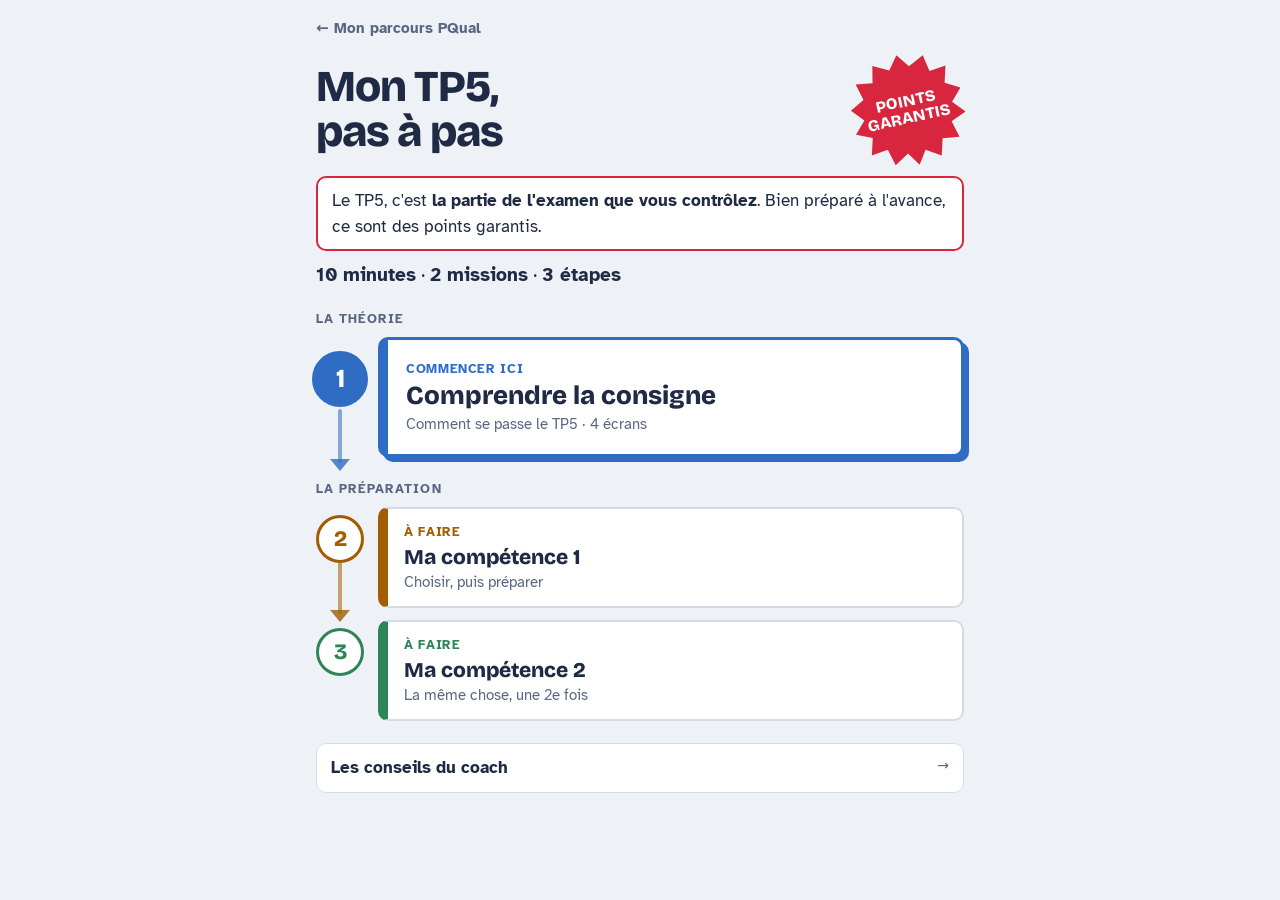
==== jeux/tp5-test.html @ 0a8b356c "Page de test du coach TP5 : mise à jour Co-Authored-By: Claude Opus 5.5 <noreply@anthropic.com> Clau" ====
<!doctype html>
<html lang="fr">
<head>
<meta charset="utf-8">
<meta name="viewport" content="width=device-width, initial-scale=1">
<meta name="robots" content="noindex">
<title>Mon TP5 (test)</title>
<link rel="icon" href="data:image/svg+xml,%3Csvg xmlns='http://www.w3.org/2000/svg' viewBox='0 0 32 32'%3E%3Crect x='3' y='6' width='26' height='22' rx='5' fill='%231F2A44'/%3E%3Crect x='7' y='12' width='8' height='4' rx='2' fill='%232F6CC4'/%3E%3Crect x='13' y='18' width='12' height='4' rx='2' fill='%23C43E57'/%3E%3C/svg%3E">
<link rel="preconnect" href="https://fonts.googleapis.com">
<link rel="preconnect" href="https://fonts.gstatic.com" crossorigin>
<link href="https://fonts.googleapis.com/css2?family=Atkinson+Hyperlegible:ital,wght@0,400;0,700;1,400&family=Bricolage+Grotesque:opsz,wght@12..96,600;12..96,700;12..96,800&display=swap" rel="stylesheet">
<link rel="stylesheet" href="../assets/app.css">
<script src="../assets/konvink.js"></script>
<script>
/* Même thème que le site (choisi sur l'accueil, mémorisé sur l'appareil) */
(function(){
  var r = document.documentElement;
  try{ var k = localStorage.getItem("mp-theme"); if (k) r.dataset.skin = k; }catch(e){}
  try{ var p = JSON.parse(localStorage.getItem("mp-prefs") || "{}") || {};
       ["big","plain","still"].forEach(function(x){ if (p[x]) r.setAttribute("data-"+x, ""); }); }catch(e){}
})();
</script>
<style>
:root{ --c:#2F6CC4; --on-c:#fff; --ok:#2E8558; }
body{padding-bottom:48px}
.wrap.narrow{max-width:680px}
[hidden]{display:none !important}
.btn.solid:hover{background:var(--ink); color:var(--sheet); opacity:.88}

/* Barre du haut */
.bar{display:flex; justify-content:space-between; align-items:center; gap:10px; padding-top:14px; min-height:44px}
.bar a,.bar button.link{font:inherit; font-weight:700; text-decoration:none; color:var(--ink-soft); font-size:15px; background:none; border:0; padding:0; cursor:pointer}
.bar a:hover,.bar button.link:hover{color:var(--ink)}
.save-state{font-size:12.5px; color:var(--ink-soft)}

/* Étiquettes de source */
.tag-off,.tag-no{display:inline-block; font-size:11px; font-weight:700; letter-spacing:.04em; text-transform:uppercase; border-radius:999px; padding:1px 7px; vertical-align:2px; margin-left:4px; white-space:nowrap}
.tag-off{background:var(--ink); color:var(--sheet)}
.tag-no{border:1.5px dashed var(--ink-soft); color:var(--ink-soft)}

/* Accueil du coach */
.intro h1{font-family:var(--head); font-weight:800; font-size:clamp(30px,8vw,44px); line-height:1.02; letter-spacing:-.02em; margin:18px 0 8px}
.intro p{margin:0 0 18px; font-size:18px; color:var(--ink-soft)}
.intro p b{color:var(--ink)}

.path{list-style:none; padding:0; margin:0 0 22px; position:relative}
.path li{position:relative; padding-left:62px; margin:0 0 12px}
.path li::before{content:""; position:absolute; left:23px; top:46px; bottom:-14px; width:3px; background:var(--line); border-radius:2px}
.path li:last-child::before{display:none}
.path li.done::before{background:var(--ok)}
.path .dot{position:absolute; left:0; top:8px; width:48px; height:48px; border-radius:50%; display:grid; place-items:center;
  font-family:var(--head); font-weight:800; font-size:22px; background:var(--sheet); border:3px solid var(--line); color:var(--ink-soft); z-index:1}
.path li.now .dot{border-color:var(--ink); color:var(--ink)}
.path li.done .dot{background:var(--ok); border-color:var(--ok); color:#fff}
.stage{display:block; width:100%; text-align:left; font:inherit; color:var(--ink); background:var(--sheet); border:2px solid var(--line);
  border-radius:var(--radius-sm); padding:14px 16px; cursor:pointer; text-decoration:none}
.stage:hover{border-color:var(--ink)}
.path li.now .stage{border:3px solid var(--ink); box-shadow:5px 5px 0 var(--bubble)}
.stage .st{display:block; font-size:12.5px; font-weight:700; text-transform:uppercase; letter-spacing:.05em; color:var(--ink-soft)}
.path li.now .stage .st{color:var(--bubble)}
.path li.done .stage .st{color:var(--ok)}
.stage b{display:block; font-family:var(--head); font-weight:800; font-size:21px; line-height:1.15; margin:2px 0 3px}
.stage small{display:block; font-size:15px; color:var(--ink-soft); line-height:1.35}
.stage .co-pill{display:inline-block; font-family:var(--head); font-weight:800; font-size:14px; background:var(--c); color:var(--on-c); border-radius:6px; padding:0 7px; margin-right:6px}

.result{display:flex; gap:12px; align-items:center; justify-content:space-between; flex-wrap:wrap; background:var(--sheet); border:2px dashed var(--line); border-radius:var(--radius-sm); padding:12px 16px; margin:0 0 22px}
.result b{font-family:var(--head); font-size:17px}
.result small{display:block; color:var(--ink-soft); font-size:14px}

.links h2{font-family:var(--head); font-size:15px; text-transform:uppercase; letter-spacing:.05em; color:var(--ink-soft); margin:0 0 8px}
.links ul{list-style:none; padding:0; margin:0; display:grid; gap:8px}
.links a{display:flex; justify-content:space-between; gap:10px; text-decoration:none; font-weight:700; background:var(--sheet); border:1.5px solid var(--line); border-radius:10px; padding:11px 14px}
.links a:hover{border-color:var(--ink)}
.links a span{font-weight:400; color:var(--ink-soft); font-size:14px}

/* Écrans d'étape */
.head{margin:10px 0 14px}
.head .k{font-size:13px; font-weight:700; text-transform:uppercase; letter-spacing:.05em; color:var(--ink-soft)}
.head h1{font-family:var(--head); font-weight:800; font-size:clamp(26px,7vw,34px); line-height:1.08; margin:2px 0 0; letter-spacing:-.01em}
.prog{display:flex; gap:5px; margin:10px 0 0}
.prog i{flex:1; height:6px; border-radius:3px; background:var(--line)}
.prog i.on{background:var(--ink)}
.prog i.done{background:var(--ok)}

.card{background:var(--sheet); border:1.5px solid var(--line); border-radius:var(--radius-sm); padding:16px 18px; margin:0 0 12px}
.card h2{font-family:var(--head); font-weight:800; font-size:20px; margin:0 0 6px; line-height:1.2}
.card p{margin:0 0 8px}
.card p:last-child{margin-bottom:0}
.big-rule{font-family:var(--head); font-weight:800; font-size:22px; line-height:1.25; margin:0 0 6px}
.big-rule em{font-style:normal; background:linear-gradient(transparent 60%, color-mix(in srgb,var(--bubble) 30%, transparent) 60%)}

.min-bar{display:flex; gap:3px; border-radius:10px; overflow:hidden; margin:8px 0 4px}
.min-bar span{flex:var(--m) 1 0; background:var(--ink); color:var(--sheet); text-align:center; padding:8px 2px; font-size:13px; font-weight:700; line-height:1.15}
.min-bar span small{display:block; font-weight:400; opacity:.85}
.min-bar span:last-child{background:repeating-linear-gradient(135deg,var(--ink) 0 6px, color-mix(in srgb,var(--ink) 75%, var(--sheet)) 6px 12px)}
.note-s{font-size:14px; color:var(--ink-soft); margin:4px 0 0}

.crit{list-style:none; padding:0; margin:6px 0 0; display:grid; gap:6px}
.crit li{display:grid; grid-template-columns:34px 1fr; gap:10px; align-items:start; font-size:15.5px}
.crit b{font-family:var(--head); font-size:20px; text-align:center; background:var(--paper); border-radius:8px; padding:2px 0}

.missions{display:flex; flex-wrap:wrap; gap:6px; margin:6px 0 10px}
.missions button{font:inherit; font-size:14.5px; font-weight:700; color:var(--ink); background:var(--paper); border:2px solid var(--line); border-radius:999px; padding:6px 12px; cursor:pointer}
.missions button.on{background:var(--ink); color:var(--sheet); border-color:var(--ink)}
.angles{display:grid; gap:8px}
.angle{border:1.5px solid var(--line); border-left:7px solid var(--c); border-radius:8px; padding:9px 12px; font-size:15.5px}
.angle b{font-family:var(--head)}
.angle q{display:block; font-style:italic; margin-top:3px; color:var(--ink-soft)}

/* Choix d'entrée */
.doors{display:grid; gap:10px; margin:4px 0 12px}
.door{display:block; text-align:left; font:inherit; color:var(--ink); background:var(--sheet); border:2.5px solid var(--line); border-radius:var(--radius-sm); padding:16px 18px; cursor:pointer}
.door:hover,.door:focus-visible{border-color:var(--ink)}
.door b{display:block; font-family:var(--head); font-weight:800; font-size:20px}
.door small{display:block; color:var(--ink-soft); font-size:15px; margin-top:2px}

/* Damier */
.reminder{background:var(--paper); border-left:4px solid var(--ink); border-radius:0 8px 8px 0; padding:9px 12px; margin:0 0 12px; font-size:15.5px}
.reminder b{display:block; font-size:13px; text-transform:uppercase; letter-spacing:.04em; color:var(--ink-soft)}
.dco{margin:0 0 14px}
.dco h3{font-family:var(--head); font-size:16px; margin:0 0 6px; display:flex; gap:8px; align-items:center; line-height:1.2}
.dco h3 i{font-style:normal; width:28px; height:28px; border-radius:7px; background:var(--c); color:var(--on-c); display:grid; place-items:center; font-weight:800; flex:none}
.dco h3 a{margin-left:auto; font-family:var(--body); font-size:13px; font-weight:700; color:var(--ink-soft); white-space:nowrap}
.tiles{display:grid; grid-template-columns:repeat(auto-fill,minmax(148px,1fr)); gap:8px}
.tile{font:inherit; text-align:left; color:var(--ink); background:var(--sheet); border:2px solid var(--line); border-top:6px solid var(--c); border-radius:10px; padding:8px 10px 10px; cursor:pointer; min-height:88px; position:relative}
.tile:hover{border-color:var(--c)}
.tile b{display:block; font-family:var(--head); font-weight:800; font-size:20px; line-height:1}
.tile span{display:block; font-size:13.5px; line-height:1.3; margin-top:4px}
.tile.sel{background:var(--c); color:var(--on-c)}
.tile.taken{opacity:.5}
.tile em{display:block; font-style:normal; font-size:12px; font-weight:700; margin-top:4px}
.tile.off{border-style:dashed; border-top:6px dashed var(--line); color:var(--ink-soft); cursor:default; background:transparent}

/* Fiche compétence */
dialog.sheet{border:0; padding:0; width:min(640px,100vw); max-width:100vw; max-height:90vh; margin:auto auto 0; border-radius:var(--radius-lg) var(--radius-lg) 0 0; background:var(--sheet); color:var(--ink)}
@media (min-width:700px){ dialog.sheet{margin:auto; border-radius:var(--radius-lg)} }
dialog.sheet::backdrop{background:rgba(10,14,28,.55)}
.sheet-head{background:var(--c); color:var(--on-c); padding:14px 18px 12px; position:sticky; top:0}
.sheet-head .x{position:absolute; top:10px; right:10px; font:inherit; font-size:15px; font-weight:700; border:2px solid currentColor; color:inherit; background:transparent; border-radius:999px; padding:4px 12px; cursor:pointer}
.sheet-head .code{font-family:var(--head); font-weight:800; font-size:28px; line-height:1}
.sheet-head h3{font-family:var(--head); font-weight:800; font-size:19px; line-height:1.2; margin:4px 70px 0 0}
.sheet-body{padding:12px 18px 18px}
.sheet-body h4{font-family:var(--head); font-size:15.5px; margin:12px 0 3px}
.sheet-body p,.sheet-body ul{margin:0 0 6px}
.sheet-body ul{padding-left:20px}
.sheet-body details{border:1.5px solid var(--line); border-radius:8px; padding:8px 12px; margin:10px 0}
.sheet-body summary{cursor:pointer; font-weight:700}
.sheet-acts{display:grid; gap:8px; margin-top:14px}
.sheet-acts .btn{justify-content:center; white-space:normal; text-align:center}

/* Questions */
.field{margin:0 0 16px}
.field label{display:block; font-weight:700; margin:0 0 5px; font-size:17px; line-height:1.3}
.field textarea{width:100%; font:inherit; font-size:16px; color:var(--ink); background:var(--sheet); border:2px solid var(--line); border-radius:10px; padding:10px 12px; min-height:84px; resize:vertical}
.field textarea:focus{outline:none; border-color:var(--ink)}
.starters{display:flex; flex-wrap:wrap; gap:6px; margin:6px 0 0}
.starters button{font:inherit; font-size:14px; color:var(--ink); background:var(--paper); border:1.5px solid var(--line); border-radius:999px; padding:4px 11px; cursor:pointer}
.starters button:hover{border-color:var(--ink)}
.tip{font-size:15px; color:var(--ink-soft); margin:-4px 0 14px}
.ifs{display:grid; gap:6px; margin:0 0 14px}
.ifs label{display:flex; gap:10px; align-items:flex-start; border:2px solid var(--line); border-radius:10px; padding:10px 12px; cursor:pointer; background:var(--sheet); font-size:16px}
.ifs input{width:20px; height:20px; accent-color:var(--ink); margin:2px 0 0; flex:none}
.ifs label:has(input:checked){border-color:var(--ink)}
.nav{display:flex; justify-content:space-between; gap:10px; margin:6px 0 0; position:sticky; bottom:0; padding:10px 0 12px; background:linear-gradient(transparent, var(--paper) 30%)}
.nav .btn{padding:13px 20px; font-size:16px}
.nav .btn.solid{flex:1; justify-content:center; max-width:320px; margin-left:auto}

/* Mon speech */
.speech{background:var(--sheet); border:1.5px solid var(--line); border-radius:var(--radius-sm); padding:16px 18px; margin:0 0 14px}
.speech h2{font-family:var(--head); font-weight:800; font-size:20px; margin:0 0 8px; display:flex; gap:8px; align-items:baseline; line-height:1.2}
.speech h2 i{font-style:normal; background:var(--c); color:var(--on-c); border-radius:6px; padding:0 8px; flex:none}
.sp{border-top:1.5px dashed var(--line); padding:8px 0 6px}
.sp h3{font-size:12.5px; text-transform:uppercase; letter-spacing:.05em; color:var(--ink-soft); margin:0 0 2px}
.sp p{margin:0 0 4px; white-space:pre-wrap; font-size:16.5px}
.sp .empty{color:var(--alert); font-style:italic}
.done-box{text-align:center; padding:18px 10px 6px}
.done-box b{display:block; font-family:var(--head); font-weight:800; font-size:26px}
.actions-col{display:grid; gap:8px; margin:10px 0 0}
.actions-col .btn{justify-content:center}

.foot-src{font-size:13px; color:var(--ink-soft); margin-top:24px}


/* ---- v2 : couleurs par étape, en-têtes pleins ---- */
.intro p{font-size:19px; color:var(--ink)}
.path li .dot{border-color:var(--s); color:var(--s)}
.path li.now .dot, .path li.done .dot{background:var(--s); border-color:var(--s); color:var(--on-s)}
.path li.done::before{background:var(--s)}
.path .stage{border-left:10px solid var(--s)}
.path li.now .stage{border:3px solid var(--s); border-left-width:10px; box-shadow:5px 5px 0 var(--s)}
.path .stage .st, .path li.now .stage .st, .path li.done .stage .st{color:var(--s)}
button.result{width:100%; font:inherit; color:var(--ink); cursor:pointer; text-align:left; border-style:solid}
button.result:hover{border-color:var(--ink)}
button.result span{font-weight:700}
.links ul{gap:6px}
.head{background:var(--s); color:var(--on-s); border-radius:var(--radius-sm); padding:14px 16px 14px; margin:10px 0 14px}
.head .k{color:inherit; opacity:.85; display:flex; align-items:center; gap:8px; flex-wrap:wrap}
.chip-min{background:var(--on-s); color:var(--s); border-radius:999px; padding:0 9px; font-size:12.5px; letter-spacing:0; text-transform:none; opacity:1}
.head .prog i{background:color-mix(in srgb, var(--on-s) 30%, transparent)}
.head .prog i.on{background:var(--on-s)}
.head .prog i.done{background:color-mix(in srgb, var(--on-s) 70%, transparent)}
.nav .btn.solid, .actions-col .btn.solid{background:var(--s); border-color:var(--s); color:var(--on-s)}
.card h2{display:flex; align-items:center; gap:8px}
.card h2::before{content:""; width:10px; height:10px; border-radius:50%; background:var(--s); flex:none}
.rule-card{border:3px solid var(--s)}
.big-rule em{background:linear-gradient(transparent 58%, color-mix(in srgb,var(--s) 35%, transparent) 58%)}
.min-bar span{background:var(--s); color:var(--on-s)}
.min-bar span:last-child{background:repeating-linear-gradient(135deg,var(--s) 0 6px, color-mix(in srgb,var(--s) 70%, var(--sheet)) 6px 12px)}
.crit{counter-reset:k}
.crit li{display:flex; gap:10px; align-items:baseline; counter-increment:k; font-size:16.5px}
.crit li::before{content:counter(k); flex:none; width:26px; height:26px; border-radius:50%; background:var(--s); color:var(--on-s); display:grid; place-items:center; font-weight:800; font-size:14px; transform:translateY(5px)}
.reminder{border-left-color:var(--s)}
.door{border-left:8px solid var(--s)}
.door:hover,.door:focus-visible{border-color:var(--s)}
.field textarea:focus{border-color:var(--s)}
.tips{list-style:none; padding:0; margin:0 0 12px; display:grid; gap:8px; counter-reset:t}
.tips li{counter-increment:t; display:grid; grid-template-columns:34px 1fr; column-gap:12px; background:var(--sheet); border:1.5px solid var(--line); border-radius:var(--radius-sm); padding:12px 14px}
.tips li::before{content:counter(t); grid-row:span 2; width:34px; height:34px; border-radius:50%; background:var(--ink); color:var(--sheet); display:grid; place-items:center; font-family:var(--head); font-weight:800}
.tips b{font-family:var(--head); font-size:18px}
.tips span{color:var(--ink-soft); font-size:15.5px}
.reset{margin:22px 0 0; text-align:center}
.reset .btn{border-color:var(--line); color:var(--ink-soft); font-size:14px; padding:8px 16px}
.reset .btn:hover{border-color:var(--ink); background:transparent; color:var(--ink)}
.reset .btn.armed{border-color:var(--alert); background:var(--alert); color:#fff}
.reset small{display:block; margin-top:6px; font-size:13.5px; color:var(--alert)}

/* ---- v3 ---- */
.path li.grp{padding-left:0; margin:6px 0 8px; font-size:13px; font-weight:800; text-transform:uppercase; letter-spacing:.08em; color:var(--ink-soft)}
.path li.grp::before{display:none}
.path li.grp ~ li.grp{margin-top:18px}
.erase{display:inline-block; margin:6px 0 0; font:inherit; font-size:13.5px; font-weight:700; color:var(--ink-soft); background:none; border:0; padding:4px 0; text-decoration:underline; text-underline-offset:3px; cursor:pointer}
.erase:hover{color:var(--ink)}
.erase.armed{color:#fff; background:var(--alert); text-decoration:none; border-radius:999px; padding:5px 12px}
.say{font-size:18px; margin:0}
.two{display:grid; grid-template-columns:1fr 1fr; gap:8px; margin:0 0 12px}
.two div{background:var(--s); color:var(--on-s); border-radius:var(--radius-sm); padding:14px; text-align:center}
.two b{display:block; font-family:var(--head); font-size:18px}
.two span{display:block; font-family:var(--head); font-weight:800; font-size:30px; line-height:1.1}
.parts{margin:12px 0 0; display:grid; gap:8px}
.parts div{display:grid; grid-template-columns:92px 1fr; gap:10px; align-items:baseline; border-top:1.5px dashed var(--line); padding-top:8px}
.parts dt{font-family:var(--head); font-weight:800; color:var(--s)}
.parts dd{margin:0; font-size:16px}
.yesno{list-style:none; padding:0; margin:0 0 12px; display:grid; gap:8px}
.yesno li{display:flex; gap:10px; align-items:baseline; background:var(--sheet); border:1.5px solid var(--line); border-radius:10px; padding:11px 14px; font-size:16.5px}
.yesno li::before{flex:none; width:24px; height:24px; border-radius:50%; display:grid; place-items:center; font-weight:800; font-size:14px; transform:translateY(4px)}
.yesno li.y::before{content:"✓"; background:var(--s); color:var(--on-s)}
.yesno li.n::before{content:"✕"; background:var(--line); color:var(--ink)}
.yesno li.n{color:var(--ink-soft)}
.next-steps ol{list-style:none; padding:0; margin:8px 0 0; display:grid; gap:6px}
.next-steps li{border-left:8px solid var(--s); background:var(--paper); border-radius:6px; padding:8px 12px; font-size:16.5px}
.next-steps li.end{border-left-color:var(--ink)}
.next-steps li b{display:block; font-size:12.5px; text-transform:uppercase; letter-spacing:.05em; color:var(--ink-soft)}
.angles-help{padding:10px 14px}
.angles-help summary{cursor:pointer; font-weight:700}

/* ---- v4 ---- */
.path li::before{left:22px; width:4px; top:54px; bottom:-6px; background:var(--s); opacity:.55; border-radius:2px}
.path li::after{content:""; position:absolute; left:14px; bottom:-14px; border:10px solid transparent; border-top:12px solid var(--s); border-bottom:0; opacity:.8; z-index:2}
.path li:last-child::after, .path li.grp::after{display:none}
.path li.done::before{opacity:.9}
.path li.first{margin-bottom:22px}
.path li.first .stage{padding:20px 18px}
.path li.first .stage b{font-size:26px}
.path li.first .dot{width:56px; height:56px; font-size:26px; left:-4px; top:14px}
.path li.first::before{top:72px}
.intro{position:relative}
.intro-top{display:flex; justify-content:space-between; align-items:center; gap:10px; margin:10px 0 10px}
.intro-top h1{margin:0}
.promo{background:var(--sheet); border:2px solid var(--burst); border-radius:var(--radius-sm); padding:10px 14px; margin:0 0 10px !important; font-size:16.5px !important; color:var(--ink) !important}
.burst{--burst:#D7263D; flex:none; width:112px; height:112px; display:grid; place-items:center;
  background:var(--burst); color:#fff; text-align:center; transform:rotate(-12deg);
  clip-path:polygon(50% 0%,59% 12%,73% 5%,76% 20%,91% 18%,87% 33%,100% 40%,90% 51%,100% 62%,86% 68%,90% 83%,75% 81%,71% 96%,58% 88%,50% 100%,42% 88%,29% 96%,25% 81%,10% 83%,14% 68%,0% 62%,10% 51%,0% 40%,13% 33%,9% 18%,24% 20%,27% 5%,41% 12%);
  animation:pulse 2.4s ease-in-out infinite}
.intro{--burst:#D7263D}
.burst span{font-family:var(--head); font-weight:800; font-size:16px; line-height:1.05; text-transform:uppercase; letter-spacing:.02em}
@keyframes pulse{0%,100%{transform:rotate(-12deg) scale(1)} 50%{transform:rotate(-8deg) scale(1.07)}}
.ex-btn{display:grid; grid-template-columns:40px 1fr auto; gap:12px; align-items:center; width:100%; text-align:left; font:inherit; color:var(--ink);
  background:var(--sheet); border:3px solid var(--s); border-radius:var(--radius-sm); padding:12px 14px; margin:0 0 12px; cursor:pointer; box-shadow:4px 4px 0 var(--s);
  animation:nudge 2.6s ease-in-out infinite}
.ex-btn b{display:block; font-family:var(--head); font-size:17px; line-height:1.2}
.ex-btn small{display:block; font-weight:700; color:var(--s); font-size:14.5px}
.ex-ico{width:40px; height:40px; border-radius:50%; background:var(--s); color:var(--on-s); display:grid; place-items:center; font-family:var(--head); font-weight:800; font-size:22px}
.ex-go{font-size:22px; font-weight:800; color:var(--s)}
.ex-btn:hover{transform:translate(-1px,-1px); box-shadow:6px 6px 0 var(--s); animation:none}
@keyframes nudge{0%,80%,100%{transform:translateX(0)} 86%{transform:translateX(5px)} 92%{transform:translateX(-2px)}}
@media (prefers-reduced-motion:reduce){ .burst,.ex-btn{animation:none} }
:root[data-still] .burst, :root[data-still] .ex-btn{animation:none}
@media (max-width:380px){ .burst{width:96px; height:96px} .burst span{font-size:14px}  }

/* ---- v5 : le piège ---- */
.alert-ico{flex:none; width:30px; height:28px; display:block; border:0; padding:0; margin:0; background:none}
.alert-ico.big{width:40px; height:37px}
.trap{position:relative; border:3px solid #D7263D; border-radius:var(--radius-sm); padding:12px 14px 14px; background:color-mix(in srgb,#D7263D 6%, var(--sheet))}
.trap-alert{display:flex; gap:10px; align-items:center; color:color-mix(in srgb,#D7263D 70%,var(--ink)); font-size:17px; line-height:1.25}
.trap-k{font-size:14.5px; color:var(--ink-soft); margin:8px 0 8px}
.tell{position:relative; display:grid; grid-template-columns:28px 1fr; column-gap:10px; border-radius:10px; padding:10px 12px; margin:0 0 8px; background:var(--sheet); border:2px solid var(--line)}
.tell p{margin:0; font-style:italic; font-size:15.5px; position:relative}
.tell small{grid-column:2; display:block; margin-top:4px; font-weight:700; font-size:14px}
.tell .mark{grid-row:span 2; width:28px; height:28px; border-radius:50%; display:grid; place-items:center; font-weight:800; color:#fff}
.tell.bad .mark{background:#D7263D} .tell.bad small{color:color-mix(in srgb,#D7263D 70%,var(--ink))}
.tell.good .mark{background:var(--ok)} .tell.good small{color:var(--ok)}
.tell.bad p{text-decoration:line-through; text-decoration-thickness:2.5px; text-decoration-color:#D7263D}
.replay{font:inherit; font-size:13.5px; font-weight:700; color:var(--ink-soft); background:none; border:0; text-decoration:underline; cursor:pointer; padding:2px 0}
/* animation : la mauvaise version apparaît, tremble, est barrée ; puis la bonne arrive */
.trap.play .trap-alert .alert-ico{animation:blink 1s ease-in-out 3}
.trap.play .tell.bad{animation:pop .4s ease-out both, shake .5s .9s ease-in-out both}
.trap.play .tell.bad .mark, .trap.play .tell.bad small{animation:fadein .3s 1.4s both}
.trap.play .tell.bad p{animation:strike .5s 1.4s both, dim .4s 2s forwards}
.trap.play .tell.good{animation:slidein .5s 2.4s ease-out both}
.trap.play .tell.good .mark{animation:popmark .4s 2.9s both}
@keyframes pop{from{opacity:0; transform:scale(.96)} to{opacity:1; transform:none}}
@keyframes shake{0%,100%{transform:translateX(0)} 20%{transform:translateX(-6px)} 40%{transform:translateX(6px)} 60%{transform:translateX(-4px)} 80%{transform:translateX(3px)}}
@keyframes strike{from{text-decoration-color:transparent} to{text-decoration-color:#D7263D}}
@keyframes fadein{from{opacity:0} to{opacity:1}}
@keyframes dim{to{opacity:.5}}
@keyframes slidein{from{opacity:0; transform:translateY(14px)} to{opacity:1; transform:none}}
@keyframes popmark{0%{transform:scale(0)} 70%{transform:scale(1.25)} 100%{transform:scale(1)}}
@keyframes blink{50%{transform:scale(1.2)}}
.ex-btn{border-color:#D7263D !important; box-shadow:4px 4px 0 #D7263D !important}
.ex-btn small, .ex-btn .ex-go{color:color-mix(in srgb,#D7263D 70%,var(--ink)) !important}
.angle-keep{display:flex; gap:10px; align-items:flex-start; border:2px solid #D7263D; border-radius:10px; padding:9px 12px; margin:0 0 14px; background:color-mix(in srgb,#D7263D 5%, var(--sheet)); font-size:15px}
.angle-keep b{display:block; color:color-mix(in srgb,#D7263D 70%,var(--ink)); font-size:15.5px}
@media (prefers-reduced-motion:reduce){ .trap.play *{animation:none !important} }
:root[data-still] .trap.play *{animation:none !important}

/* ---- v6 : aide pour trouver une mission ---- */
.coach-btn{display:grid; grid-template-columns:58px 1fr auto; gap:12px; align-items:center; width:100%; text-align:left; font:inherit; color:var(--ink);
  background:var(--sheet); border:3px solid #D7263D; border-radius:var(--radius-sm); padding:10px 14px; margin:0 0 16px; cursor:pointer; box-shadow:4px 4px 0 #D7263D}
.coach-btn b{display:block; font-family:var(--head); font-size:17px; line-height:1.2}
.coach-btn small{display:block; font-weight:700; color:color-mix(in srgb,#D7263D 70%,var(--ink)); font-size:14.5px}
.coach-btn .ex-go{color:color-mix(in srgb,#D7263D 70%,var(--ink))}
.coach-btn:hover{transform:translate(-1px,-1px); box-shadow:6px 6px 0 #D7263D}
.mini-burst{width:58px; height:58px; display:grid; place-items:center; background:#D7263D; color:#fff;
  clip-path:polygon(50% 0%,59% 12%,73% 5%,76% 20%,91% 18%,87% 33%,100% 40%,90% 51%,100% 62%,86% 68%,90% 83%,75% 81%,71% 96%,58% 88%,50% 100%,42% 88%,29% 96%,25% 81%,10% 83%,14% 68%,0% 62%,10% 51%,0% 40%,13% 33%,9% 18%,24% 20%,27% 5%,41% 12%);
  animation:pulse 2.4s ease-in-out infinite}
.mini-burst span{font-family:var(--head); font-weight:800; font-size:12px; text-transform:uppercase; letter-spacing:.02em}
.find{list-style:none; padding:0; margin:4px 0 0; display:grid; gap:10px; counter-reset:f}
.find > li{counter-increment:f; display:grid; grid-template-columns:30px 1fr; column-gap:10px; border-bottom:1.5px dashed var(--line); padding-bottom:10px}
.find > li::before{content:counter(f); grid-row:span 3; width:30px; height:30px; border-radius:50%; background:#D7263D; color:#fff; display:grid; place-items:center; font-weight:800}
.find b{font-family:var(--head); font-size:17px}
.find span{color:var(--ink-soft); font-size:15.5px}
.find ul{margin:4px 0 0; padding-left:18px; font-size:15.5px}
@media (prefers-reduced-motion:reduce){ .mini-burst{animation:none} }
:root[data-still] .mini-burst{animation:none}
@media print{
  body{background:#fff; color:#000; font-size:11.5pt; padding:0; -webkit-print-color-adjust:exact; print-color-adjust:exact}
  .screen,.bar,.foot-src,dialog{display:none !important}
  #s-speech{display:block !important}
  #s-speech .no-print{display:none !important}
  .speech{border:1px solid #999; break-inside:avoid}
}
</style>
</head>
<body>
<div class="wrap narrow">
  <div class="bar">
    <a href="../index.html" id="barBack">&larr; Mon parcours PQual</a>
    <span class="save-state" id="saveState">Enregistré sur cet appareil</span>
  </div>

  <section class="screen" id="s-home"></section>
  <section class="screen" id="s-learn" hidden></section>
  <section class="screen" id="s-co" hidden></section>
  <section class="screen" id="s-speech" hidden></section>
  <section class="screen" id="s-tips" hidden></section>

  <p class="foot-src" id="footSrc" hidden>Sources officielles : présentation PQUAL « Partie pratique 3Cp » (version 28.01.26) et plan de formation employé·e de commerce CFC. Ce qui est marqué est une aide de l'Espace Entreprise. Vos réponses restent sur cet appareil.</p>
</div>

<dialog class="sheet" id="sheet"></dialog>

<script>
const DCO = {
  A:"Travail au sein de structures d'activité et d'organisation dynamiques",
  B:"Interaction dans un milieu de travail interconnecté",
  C:"Coordination des processus de travail en entreprise",
  D:"Gestion des relations avec les clients et les fournisseurs",
  E:"Utilisation des technologies numériques du monde du travail"
};
/* Compétences liées aux options : non sélectionnables pour le TP5 */
const OFF = {
  c6:"Exécuter des travaux de comptabilité financière",
  d5:"Situations exigeantes dans la langue nationale",
  d6:"Situations exigeantes dans la langue étrangère",
  e5:"Mettre en place et gérer des technologies",
  e6:"Évaluer de grandes quantités de données"
};
/* t  = intitulé officiel (profil de qualification)
   off = situation de travail du plan de formation (officiel)
   bref, angle, ex = aides de l'Espace Entreprise (non officiel)
   easy = facile à illustrer à l'Espace Entreprise (non officiel) */
const CO = {
a1:{t:"Examiner et développer des compétences commerciales", easy:0,
 bref:"Faire le point sur ce que vous savez faire, et vous fixer des objectifs pour progresser.",
 angle:"Votre propre progression : un bilan, un objectif que vous vous êtes fixé, ce que vous avez changé.",
 ex:["Préparer et mener votre entretien de bilan de stage","Vous fixer un objectif précis (ex. des courriels sans fautes) et l'atteindre","Demander un retour et changer votre façon de travailler"],
 off:"Les employés de commerce s'informent sur les possibilités de développement dans leur champ professionnel. Ils procèdent régulièrement à un bilan personnel et, en concertation avec leur supérieur hiérarchique, définissent des mesures pour continuer à développer leurs compétences professionnelles."},
a2:{t:"Développer et utiliser des réseaux propres au domaine commercial", easy:0,
 bref:"Créer des contacts utiles et s'en servir pour avancer dans son travail.",
 angle:"Les personnes que vous avez contactées, et ce que ce contact vous a permis d'obtenir.",
 ex:["Trouver la bonne personne dans une autre équipe pour débloquer un dossier","Reprendre contact avec quelqu'un d'un ancien stage pour une information","Vous présenter et créer un contact lors d'un événement"],
 off:"Les employés de commerce développent un réseau spécifique à leur profession et entretiennent leurs contacts avec d'autres professionnels par le biais de divers canaux. Ils utilisent leurs contacts pour se présenter lors de mandats, obtenir des informations pertinentes et échanger sur leurs expériences."},
a3:{t:"Recevoir et exécuter des mandats propres au domaine commercial", easy:1,
 bref:"Recevoir une demande, la comprendre, la réaliser et livrer un résultat qui satisfait.",
 angle:"Le chemin du mandat : comprendre la demande, planifier, livrer, recevoir le retour.",
 ex:["Un mandat reçu de votre formateur, avec un délai serré","Une demande floue que vous avez fait préciser avant de commencer","Un travail rendu, corrigé après un retour, puis validé"],
 off:"Les employés de commerce vendent leur profil de compétence dans des situations de concurrence interne et externe pour des mandats propres au domaine commercial. Ils fournissent des services conformément aux mandats qui leur ont été confiés et vérifient la bonne exécution du mandat à la satisfaction du client. Les employés de commerce réfléchissent à leur réussite, analysent leurs actions et en déduisent des mesures d'amélioration."},
a4:{t:"Agir de manière responsable dans la société", easy:0,
 bref:"Faire des choix réfléchis et responsables, pour soi et pour l'entreprise.",
 angle:"Un choix responsable que vous avez fait au travail, et son effet.",
 ex:["Proposer un geste durable au bureau (papier, énergie, tri)","Refuser ou signaler une demande qui vous semblait incorrecte","Tenir compte de l'égalité ou de l'inclusion dans un document"],
 off:"Les employés de commerce agissent de manière responsable sur le plan personnel et dans la société. Ils planifient leurs actions consciemment et en tirent des conclusions pour eux-mêmes et leurs activités en tant qu'employés de commerce. En outre, les employés de commerce construisent leur identité de manière réfléchie et analysent son impact sur la société et l'entreprise."},
a5:{t:"Intégrer des questions politiques et une approche culturelle dans ses actions", easy:0,
 bref:"Tenir compte des valeurs, de la politique et de la culture dans son travail.",
 angle:"Une situation où une question de valeurs, de culture ou d'actualité politique a influencé ce que vous avez fait.",
 ex:["Adapter une communication à un public d'une autre culture","Défendre un point de vue avec des arguments dans un débat d'équipe","Participer à un projet culturel ou sportif"],
 off:"Les employés de commerce analysent les questions politiques actuelles ainsi que les intérêts et les valeurs des parties prenantes. Ils développent leurs attitudes et leurs valeurs pour créer leur propre cadre de référence éthique. Ils exercent leurs droits politiques et incluent les questions politiques pertinentes dans leurs actions en tant qu'employés de commerce. En outre, les employés de commerce développent et élargissent leurs propres formes de création et d'expression. Ils en tirent des conclusions pour eux-mêmes et pour leurs actions en tant qu'employés de commerce."},
b1:{t:"Collaborer et communiquer dans différentes équipes", easy:1,
 bref:"Bien travailler avec les autres, même quand l'équipe change ou que ça coince.",
 angle:"Comment vous avez travaillé avec l'équipe : vous intégrer, respecter les règles, régler une tension.",
 ex:["Vous intégrer dans une nouvelle équipe au début d'un stage","Régler un désaccord sur la répartition des tâches","Travailler avec un·e collègue dans une autre langue"],
 off:"Les employés de commerce exercent leurs activités dans des constellations d'équipes changeantes. Ils communiquent dans la langue nationale de la région, en anglais ou dans une deuxième langue nationale. Les employés de commerce s'informent des coutumes propres à d'autres cultures et en tiennent compte dans leurs activités de coopération et de communication. Ils respectent à tout moment les directives, les accords et les délais et prennent des mesures en temps utile en cas d'écarts."},
b2:{t:"Coordonner les interfaces dans les processus en entreprise", easy:0,
 bref:"Faire le lien entre deux équipes ou services pour que l'information passe bien.",
 angle:"Le passage d'une information ou d'un travail entre deux équipes, et comment vous avez évité le malentendu.",
 ex:["Transmettre une demande d'une équipe à une autre","Expliquer simplement un document technique à quelqu'un","Proposer une meilleure façon de se passer les dossiers"],
 off:"Les employés de commerce font le lien au niveau des interfaces entre divers domaines de fonctions et groupes d'intérêts et intègrent les différents intérêts des acteurs impliqués dans leur travail. Ils coordonnent les interfaces avec des outils propres au domaine commercial, traduisent des contenus techniques et spécialisés exigeants en informations adaptées au public cible et documentent les activités correspondantes. Ils font des suggestions d'amélioration aux services compétents."},
b3:{t:"Participer aux discussions économiques", easy:0,
 bref:"Discuter d'un sujet économique et comprendre son effet sur l'entreprise.",
 angle:"Un sujet économique dont vous avez parlé, comment vous vous êtes informé·e, et ce que ça change pour l'entreprise.",
 ex:["La hausse des prix d'un fournisseur et ce qu'elle change","Présenter une actualité économique à l'équipe","Argumenter votre avis en séance, sources à l'appui"],
 off:"Les employés de commerce discutent de sujets économiques avec leurs collègues en tenant compte notamment des questions d'éthique, de morale, de technologie, d'écologie, de durabilité et de droit. En cas d'incertitude, ils font des recherches sur Internet et remettent en question le sérieux et la qualité de leurs résultats. Les employés de commerce réfléchissent aux développements actuels de la politique économique et à leur impact sur le secteur économique et sur l'entreprise dans laquelle ils travaillent. Ils expliquent également les intérêts spécifiques de l'entreprise aux différents groupes d'intérêts."},
b4:{t:"Exécuter des tâches de gestion de projets propres au domaine commercial et traiter des projets partiels", easy:1,
 bref:"Prendre en charge une partie d'un projet : planning, budget, suivi.",
 angle:"Votre rôle dans un projet : ce que vous avez planifié, suivi, et comment vous avez réagi à un retard.",
 ex:["Une partie d'un projet d'équipe avec un calendrier","Tenir un tableau de suivi des tâches","Signaler un retard et proposer une solution"],
 off:"Les employés de commerce traitent des petits lots de travail et des projets partiels. Ils créent et gèrent des environnements de travail, élaborent des calendriers et coordonnent la collaboration des acteurs impliqués. Les employés de commerce surveillent le déroulement du projet et informent la direction du projet et les autres personnes concernées en cas d'écarts."},
b5:{t:"Participer à la réalisation de processus de changement en entreprise", easy:0,
 bref:"Accompagner un changement dans l'entreprise et y contribuer.",
 angle:"Un changement (outil, procédure, organisation) : comment vous l'avez vécu, aidé, amélioré.",
 ex:["Le passage à un nouvel outil ou logiciel","Une nouvelle procédure à appliquer dans l'équipe","Une idée d'amélioration que vous avez proposée"],
 off:"Les employés de commerce s'informent sur les processus de changement en entreprise et leur signification pour leur domaine d'activité. Ils analysent les effets sur leur environnement de travail, soumettent des idées de mise en œuvre et mettent en œuvre les changements selon les instructions de leur supérieur."},
c1:{t:"Planifier, coordonner et optimiser des tâches et des ressources dans un environnement de travail commercial", easy:1,
 bref:"Organiser son travail, gérer les priorités, organiser un événement.",
 angle:"Comment vous avez organisé le travail : priorités, temps, ressources, événement.",
 ex:["Une journée chargée que vous avez réussi à prioriser","Organiser un événement interne (séance, apéro, visite)","Revoir votre planning après un imprévu"],
 off:"Les employés de commerce planifient et coordonnent des tâches et les ressources. Ils recherchent des informations et veillent à ce que les ressources soient utilisées efficacement. Ils participent à l'organisation d'événements internes et externes et mettent en œuvre des mesures respectueuses de l'environnement. Les employés de commerce vérifient leur capacité d'organisation, leur gestion du temps, leurs techniques de travail et l'utilisation de leurs ressources personnelles et de l'entreprise et en déduisent des mesures d'optimisation."},
c2:{t:"Coordonner et mettre en œuvre des processus de soutien propres au domaine commercial", easy:1,
 bref:"Les tâches administratives qui font tourner le service : documents, agenda, procès-verbal, classement.",
 angle:"Un travail administratif que vous avez bien fait, et pourquoi il a aidé l'équipe.",
 ex:["Rédiger le procès-verbal d'une séance","Gérer un agenda et des rendez-vous","Réorganiser un classement ou un archivage"],
 off:"Les employés de commerce créent divers documents pour soutenir les processus administratifs, gèrent les rendez-vous et organisent le classement. Ils interprètent les documents administratifs et liés au personnel et répondent aux demandes de renseignements à ce sujet. Les employés de commerce réfléchissent à leurs activités de soutien et suggèrent les mesures nécessaires."},
c3:{t:"Documenter, coordonner et mettre en œuvre des processus en entreprise", easy:0,
 bref:"Décrire une procédure, l'appliquer, l'expliquer aux autres et l'améliorer.",
 angle:"Une procédure : comment vous l'avez décrite, appliquée ou expliquée, et ce que vous avez amélioré.",
 ex:["Rédiger un mode d'emploi pour un·e nouvel·le apprenti·e","Dessiner le schéma d'une procédure","Former un·e collègue à une tâche"],
 off:"Les employés de commerce élaborent des documents et des calendriers pour des processus en entreprise. Ils exécutent les tâches du processus avec les outils spécifiés, en tenant compte des exigences de la sécurité au travail, de la protection de la santé et de la durabilité, et instruisent les employés. Les employés de commerce analysent les problèmes dans les flux de processus et élaborent des suggestions d'amélioration."},
c4:{t:"Mettre en œuvre des activités de marketing et de communication", easy:1,
 bref:"Communiquer vers un public : choisir le message, le support et le canal.",
 angle:"Une action de communication : pour qui, quel message, quel canal, quel résultat.",
 ex:["Une publication pour un réseau social ou une infolettre","Une affiche ou un flyer pour un événement","Un envoi d'information à des client·e·s"],
 off:"Les employés de commerce communiquent avec des groupes d'intérêts internes et externes conformément au concept d'information et de communication de l'entreprise dans la langue nationale de la région et dans une langue étrangère, réfléchissent à leur comportement en matière de communication et en déduisent des mesures d'amélioration. Ils se tiennent également informés des développements dans le domaine de la communication, en tirent des idées pour des innovations dans l'entreprise et testent de nouveaux moyens et formes de communication. Ils soutiennent également les activités de marketing et de communication."},
c5:{t:"Assurer le suivi et le contrôle d'opérations financières", easy:0,
 bref:"Budgets, factures, décomptes : préparer, contrôler, corriger.",
 angle:"Une tâche avec des chiffres : ce que vous avez préparé ou contrôlé, et l'erreur que vous avez évitée.",
 ex:["Établir une facture","Préparer le budget d'un événement","Contrôler des notes de frais et corriger une erreur"],
 off:"Les employés de commerce préparent des budgets pour des événements, des projets partiels et autres mandats ainsi que des décomptes de frais et recettes effectifs. Ils vérifient les écarts et proposent des mesures en temps opportun au service compétent. Ils établissent des factures et agissent en tenant compte des coûts. Ils vérifient les opérations financières dans leur domaine de travail et les corrigent si nécessaire en concertation avec leur supérieur hiérarchique."},
d1:{t:"Prendre en compte les besoins des clients et des fournisseurs", easy:1,
 bref:"Comprendre ce que veut un·e client·e ou un fournisseur, répondre et transmettre.",
 angle:"Une demande reçue : comment vous avez compris le besoin et fait en sorte que l'information arrive au bon endroit.",
 ex:["Un appel téléphonique transmis au bon service","Un courriel en attente que vous avez traité","L'accueil d'un·e visiteur·euse"],
 off:"Les employés de commerce communiquent avec les clients et les fournisseurs dans la langue nationale de la région ou dans une langue étrangère. Ils répondent à leurs demandes, prennent note de leurs besoins, les transmettent si nécessaire au service compétent et assurent le flux d'informations."},
d2:{t:"Mener des entretiens d'information et de conseil avec des clients et des fournisseurs", easy:0,
 bref:"Conseiller quelqu'un : comprendre son besoin et proposer une solution adaptée.",
 angle:"Un entretien de conseil : ce que vous avez demandé, proposé, et comment vous avez répondu à une objection.",
 ex:["Conseiller un·e client·e sur une prestation","Demander des informations précises à un fournisseur","Répondre à une personne qui n'était pas convaincue"],
 off:"Les employés de commerce mènent des entretiens de conseil avec des clients et des entretiens d'information avec des fournisseurs dans la langue nationale de la région ou dans une langue étrangère. Ils créent un climat de confiance, clarifient les besoins et présentent des offres et des solutions adaptées. Les employés de commerce répondent aux objections des clients ou des fournisseurs et argumentent de manière à trouver une solution. Ils analysent les réactions positives et négatives des clients et des fournisseurs et en déduisent des propositions d'amélioration pour leurs futurs entretiens."},
d3:{t:"Mener des entretiens de vente et de négociation avec des clients et des fournisseurs", easy:0,
 bref:"Vendre ou négocier : argumenter, faire une offre, conclure.",
 angle:"Une vente ou une négociation : vos arguments, l'offre, et comment vous avez conclu.",
 ex:["Comparer des offres de fournisseurs et négocier","Présenter une offre à un·e client·e","Négocier un délai ou un prix"],
 off:"Les employés de commerce mènent des entretiens de vente et de négociation dans la langue nationale de la région ou dans une langue étrangère. Ils clarifient les besoins, préparent des offres pour les clients et argumentent lors des entretiens de vente en se concentrant sur les avantages. Si nécessaire, les employés de commerce demandent des offres de fournisseurs potentiels, les vérifient et en tirent des arguments pour les entretiens de vente ou de négociation. Ils les terminent en temps opportun. Les employés de commerce analysent les feed-back des clients et des fournisseurs et en tirent des mesures d'optimisation pour leurs futurs entretiens."},
d4:{t:"Entretenir les relations avec les clients et les fournisseurs", easy:0,
 bref:"Garder de bonnes relations dans la durée et rendre les client·e·s satisfait·e·s.",
 angle:"Une relation que vous avez entretenue ou réparée : ce que vous avez fait pour que la personne revienne.",
 ex:["Relancer un·e client·e après une prestation","Traiter une réclamation sans perdre la personne","Mettre en place un petit sondage de satisfaction"],
 off:"Les employés de commerce entretiennent les relations avec les clients et les fournisseurs dans la langue nationale de la région ou dans une langue étrangère via les canaux de communication appropriés. Ils mettent en œuvre des mesures visant à fidéliser les clients et les fournisseurs et à accroître la satisfaction des clients. Ils vérifient l'efficacité des mesures et proposent des améliorations."},
e1:{t:"Utiliser des applications propres au domaine commercial", easy:1,
 bref:"Utiliser les logiciels du bureau, aider les autres, régler un problème, protéger les données.",
 angle:"Un outil numérique : ce que vous en avez fait, le problème que vous avez réglé, la règle de sécurité respectée.",
 ex:["Mettre à jour une base de données","Aider un·e collègue sur Excel ou Word","Repérer un courriel frauduleux (hameçonnage)"],
 off:"Les employés de commerce utilisent les logiciels et les systèmes des technologies de l'information et de la communication de leur domaine de travail et soutiennent les différents groupes d'intérêts dans leur utilisation. Ils mettent à jour les données et le contenu des bases de données et des systèmes de gestion de contenu. Les employés de commerce se conforment aux dispositions légales, identifient les risques en matière de sécurité des données et prennent des mesures. Ils résolvent eux-mêmes les problèmes technologiques ou les transmettent au service compétent. Ils prennent également des mesures pour réduire la consommation d'énergie dans le domaine informatique."},
e2:{t:"Rechercher et évaluer des informations dans le domaine commercial et économique", easy:1,
 bref:"Chercher une information, vérifier qu'elle est fiable, la présenter clairement.",
 angle:"Une recherche : où vous avez cherché, comment vous avez vérifié, ce que vous avez rendu.",
 ex:["Comparer des fournisseurs sur Internet","Vérifier une information avec une source officielle","Préparer une synthèse pour l'équipe"],
 off:"Les employés de commerce effectuent des recherches liées à leurs mandats à l'aide de diverses sources d'information. Ils vérifient la qualité et la pertinence pour l'entreprise des résultats de leurs recherches, préparent les informations pertinentes et les documentent pour une utilisation ultérieure dans le respect des prescriptions légales. Les employés de commerce analysent leur approche de la recherche et en déduisent des mesures d'optimisation."},
e3:{t:"Évaluer et préparer des données et des statistiques en lien avec le marché et l'entreprise", easy:0,
 bref:"Analyser des chiffres, les interpréter et les présenter.",
 angle:"Des chiffres : ce que vous avez calculé, ce que vous en avez conclu, comment vous l'avez montré.",
 ex:["Les résultats d'un sondage dans Excel, avec un graphique","Contrôler que des chiffres sont plausibles","Un tableau de suivi pour l'équipe"],
 off:"Les employés de commerce effectuent des analyses de contenus ainsi que des évaluations quantitatives de moindre envergure, préparent les résultats, tirent des conclusions et remettent les informations qu'ils ont préparées au service compétent. Ils vérifient la plausibilité des bases de données et des statistiques et en déduisent des mesures correctives."},
e4:{t:"Préparer des contenus en lien avec l'entreprise à l'aide d'outils multimédia", easy:1,
 bref:"Créer un contenu (présentation, visuel, modèle) adapté au public et au canal.",
 angle:"Un contenu que vous avez créé : pour qui, avec quel outil, et comment vous avez vérifié la qualité.",
 ex:["Une présentation PowerPoint pour une séance","Un modèle de document pour l'équipe","Un visuel ou une courte vidéo"],
 off:"Les employés de commerce préparent des contenus avec des programmes adaptés. Ce faisant, ils tiennent compte de l'objectif, des groupes cibles, de l'information et du canal médiatique. Les employés de commerce créent des modèles pour les supports d'information et les formats des médias. Ils vérifient également la qualité des articles internes et externes et prennent des mesures correctives si nécessaire."}
};

/* Une mission, plusieurs compétences (non officiel) */
const MISSIONS = [
 {m:"Organiser un événement pour l'équipe", a:[
   ["c1","Vous racontez comment vous avez planifié les tâches, le temps et le matériel.","J'ai organisé la séance du 12 mars : j'ai fait un rétroplanning et réparti les tâches."],
   ["c5","Vous racontez le budget : ce que vous avez prévu, dépensé, contrôlé.","Pour cet apéro, j'avais 200 francs : j'ai fait le budget et comparé les dépenses."],
   ["c4","Vous racontez l'invitation : pour qui, quel message, quel canal.","J'ai créé l'invitation et choisi de l'envoyer par courriel et sur l'écran d'accueil."]]},
 {m:"Répondre à un·e client·e mécontent·e", a:[
   ["d1","Vous racontez comment vous avez compris sa demande et transmis l'information.","Un client attendait une réponse depuis trois jours : j'ai d'abord clarifié ce qu'il voulait."],
   ["d4","Vous racontez comment vous avez gardé la relation et regagné sa confiance.","Après sa réclamation, je l'ai rappelé pour vérifier qu'il était satisfait."],
   ["b2","Vous racontez le lien avec l'équipe qui devait régler le problème.","Le problème venait d'une autre équipe : j'ai fait le lien pour que la réponse arrive vite."]]},
 {m:"Utiliser un nouveau logiciel", a:[
   ["e1","Vous racontez l'outil : comment vous l'avez pris en main et le problème réglé.","Nous sommes passés à un nouveau logiciel : j'ai réglé un problème d'accès moi-même."],
   ["b5","Vous racontez le changement : comment l'équipe l'a vécu et ce que vous avez apporté.","Le changement inquiétait l'équipe : j'ai proposé une courte démonstration."],
   ["c3","Vous racontez la procédure que vous avez écrite pour les autres.","J'ai rédigé un mode d'emploi d'une page pour les nouveaux apprenti·e·s."]]},
 {m:"Rédiger le procès-verbal d'une séance", a:[
   ["c2","Vous racontez le document : préparation, prise de notes, mise au propre, diffusion.","J'ai rédigé le PV de la séance d'équipe et l'ai envoyé le jour même."],
   ["a3","Vous racontez le mandat : la demande, le délai, le retour reçu.","Ma responsable m'a confié le PV ; elle m'a fait un retour et j'ai corrigé."],
   ["b1","Vous racontez la collaboration : faire valider les décisions par l'équipe.","Deux collègues n'étaient pas d'accord sur une décision : j'ai vérifié avec eux avant d'envoyer."]]},
 {m:"Préparer une présentation", a:[
   ["e4","Vous racontez le support : public, outil, mise en forme, vérification.","J'ai créé une présentation de 8 diapositives pour la séance des formateurs."],
   ["e2","Vous racontez la recherche : sources, vérification, sélection.","J'ai cherché les chiffres sur le site officiel et vérifié les dates."],
   ["c1","Vous racontez l'organisation : délai, étapes, priorités.","J'avais deux jours : j'ai découpé le travail en quatre étapes."]]},
 {m:"Accueillir un·e nouvel·le apprenti·e", a:[
   ["b1","Vous racontez l'intégration dans l'équipe.","J'ai accueilli une nouvelle apprentie et je l'ai présentée à l'équipe."],
   ["c3","Vous racontez les procédures que vous lui avez expliquées.","Je lui ai montré la procédure du courrier avec une fiche que j'avais faite."],
   ["a2","Vous racontez le réseau : à qui vous l'avez présentée et pourquoi.","Je lui ai indiqué qui contacter dans chaque équipe."]]}
];

/* Questions « Et si… » (non officiel) */
const IFS = [
 "Et si vous aviez eu deux fois moins de temps ?",
 "Et si la personne en face avait été mécontente ?",
 "Et si l'outil ou le logiciel était tombé en panne ?",
 "Et si vous aviez dû le faire seul·e, sans aide ?",
 "Et si une personne clé avait été absente ?",
 "Et si vous aviez dû le faire en anglais ?"
];



/* =====================================================================
   ÉTAT (sur l'appareil uniquement, compatible avec le simulateur TP)
   ===================================================================== */
const KEY = "pqual-tp5-v1";
const blank = () => ({v:1, learned:false, sel:[null,null], entry:[null,null], prep:[{},{}], step:[0,0]});
let S = blank();
try{ const raw = localStorage.getItem(KEY); if (raw){ const o = JSON.parse(raw); if (o && o.v === 1){ S = Object.assign(blank(), o); S.entry = S.entry || [null,null]; } } }catch(e){}
let saveT;
function save(){
  try{ localStorage.setItem(KEY, JSON.stringify(S)); setSave("Enregistré sur cet appareil"); }
  catch(e){ setSave("Enregistrement impossible sur ce navigateur"); }
}
function setSave(t){ $("saveState").textContent = t; }

/* Couleurs des domaines : celles du thème choisi sur le site */
const PAL = {
  classique:["#2F6CC4","#A35C00","#2E8558","#A8378A","#137F8C"],
  soiree:["#FF4FA3","#3EE0F0","#B6F23A","#FFB020","#B590FF"],
  ferme:["#B3261E","#2F6B3A","#8A5D00","#2D5F8A","#7A4A23"],
  plage:["#0A7FA6","#C7402B","#0B7F74","#B4530B","#2E59A8"],
  banque:["#1B3A6B","#1F5E4A","#8A1C34","#7D5F10","#4A5A70"],
  sport:["#D61A2B","#1D4ED8","#15803D","#C2410C","#111827"],
  arcade:["#56B4E9","#E69F00","#F0E442","#009E73","#CC79A7"]
};
const pal = PAL[document.documentElement.dataset.skin] || PAL.classique;
function onColor(hex){
  const h = String(hex).replace("#",""); if (h.length !== 6) return "#FFFFFF";
  const ch = i => { const c = parseInt(h.slice(i,i+2),16)/255; return c <= .03928 ? c/12.92 : Math.pow((c+.055)/1.055, 2.4); };
  const L = .2126*ch(0) + .7152*ch(2) + .0722*ch(4);
  return L > .36 ? "#12152B" : "#FFFFFF";
}
const colorOf = code => pal["ABCDE".indexOf(code[0].toUpperCase())] || pal[0];
/* Une couleur par étape : 1 bleu, 2 chaud, 3 vert (selon le thème du site) */
const STEPS = {
  classique:["#2F6CC4","#A35C00","#2E8558"], soiree:["#3EE0F0","#FF4FA3","#B6F23A"],
  ferme:["#2D5F8A","#B3261E","#2F6B3A"],     plage:["#2E59A8","#C7402B","#0B7F74"],
  banque:["#1B3A6B","#8A1C34","#1F5E4A"],    sport:["#1D4ED8","#D61A2B","#15803D"],
  arcade:["#56B4E9","#E69F00","#009E73"]
};
const STEPC = STEPS[document.documentElement.dataset.skin] || STEPS.classique;
const svars = i => { const c = STEPC[i]; return `--s:${c};--on-s:${onColor(c)}`; };
const cvars = code => { const c = colorOf(code); return `--c:${c};--on-c:${onColor(c)}`; };
const esc = s => String(s == null ? "" : s).replace(/[&<>"]/g, m => ({"&":"&amp;","<":"&lt;",">":"&gt;",'"':"&quot;"}[m]));
const $ = id => document.getElementById(id);
const konv = k => (window.KONVINK && window.KONVINK[k]) || "";
const has = v => typeof v === "string" && v.trim() !== "";

/* =====================================================================
   LES QUESTIONS DE PRÉPARATION (une compétence = 5 écrans)
   ===================================================================== */
const Q = {
  why:{h:"Pourquoi cette compétence ?", min:"1 min", fields:[
    ["like","Qu'est-ce qui vous plaît dans cette compétence ?","Ex. J'aime quand tout est organisé et que l'équipe sait quoi faire.",["J'aime…","Ce qui m'intéresse, c'est…"]],
    ["strong","Pourquoi êtes-vous fort·e dans ce domaine ?","Ex. On me confie souvent l'organisation des séances.",["Je suis à l'aise parce que…","On me confie souvent…"]]]},
  context:{h:"Le contexte", min:"Situation · 1 min", fields:[
    ["where","Où et quand ?","Ex. À l'Espace Entreprise, équipe Culture+Sport, en mars.",["À l'Espace Entreprise, en…","Pendant mon stage chez…"]],
    ["task","Qu'est-ce qu'on vous a demandé ?","Ex. Organiser la séance d'équipe du jeudi, en trois jours.",["On m'a demandé de…","Ma mission était de…"]]]},
  challenge:{h:"Le défi relevé", min:"Situation · 1 min", fields:[
    ["chal","Qu'est-ce qui était difficile ?","Ex. La salle était déjà prise et un collègue était absent.",["La difficulté, c'était…","Je ne m'attendais pas à…"]],
    ["did","Qu'avez-vous fait, vous ?","Ex. J'ai trouvé une autre salle, réparti les tâches et envoyé l'invitation.",["D'abord…","Ensuite…","Enfin…"]],
    ["res","Quel a été le résultat ?","Ex. La séance a eu lieu à l'heure, tout le monde avait les documents.",["Résultat :","Ma responsable m'a dit…"]]]},
  analysis:{h:"Avec le recul", min:"2 min", fields:[
    ["work","Qu'est-ce qui a fait que ça a marché ?","Ex. J'ai demandé de l'aide tôt et j'ai tenu une liste à jour.",["Ça a marché parce que…","Mon point fort, c'est…"]],
    ["next","Que feriez-vous autrement la prochaine fois ?","Ex. Réserver la salle dès le premier jour.",["La prochaine fois, je…","Je changerais…"]]]},
  alt:{h:"Et si… ?", min:"1 min", ifs:true, fields:[
    ["altA","Ce que vous auriez fait","Ex. J'aurais d'abord appelé la personne pour comprendre, puis proposé une solution.",["Dans ce cas, j'aurais…","D'abord je…, ensuite je…"]]]}
};
const FIELDS = ["like","strong","where","task","chal","did","res","work","next","altA"];
const seqOf = i => ["mission","pick","why","context","challenge","analysis","alt","done"];
const nFilled = i => FIELDS.filter(f => has(S.prep[i][f])).length + (S.sel[i] ? 1 : 0);
const NTOT = FIELDS.length + 1;
const coDone = i => !!S.sel[i] && ["like","where","task","did","work","next"].every(f => has(S.prep[i][f]));

/* =====================================================================
   NAVIGATION
   ===================================================================== */
let cur = "home", ci = 0;
function go(to, push){
  if (to === "co1" || to === "co2"){ ci = to === "co1" ? 0 : 1; to = "co"; }
  if (to === "learn" && cur !== "learn") lp = 0;
  document.querySelectorAll(".screen").forEach(s => s.hidden = s.id !== "s-"+to);
  cur = to;
  ({home:renderHome, learn:renderLearn, co:renderCo, speech:renderSpeech, tips:renderTips}[to])();
  const sv = to === "learn" ? 0 : to === "co" ? ci + 1 : -1;
  $("s-"+to).style.cssText = (to === "co" && S.sel[ci] ? cvars(S.sel[ci]) + ";" : "") + (sv >= 0 ? svars(sv) : "--s:var(--ink);--on-s:var(--sheet)");
  $("saveState").hidden = to === "home";
  window.scrollTo(0,0);
  const h = to === "co" ? "co"+(ci+1) : to;
  try{ if (push !== false && location.hash.slice(1) !== h) history.pushState(null, "", "#"+h); }catch(e){}
}
window.addEventListener("popstate", () => route());
function route(){ const h = (location.hash || "").slice(1); go(["learn","co1","co2","speech","tips"].includes(h) ? h : "home", false); }
document.addEventListener("click", e => { const b = e.target.closest("[data-go]"); if (b){ e.preventDefault(); go(b.dataset.go); } });

/* =====================================================================
   ACCUEIL : LE CHEMIN EN 3 ÉTAPES
   ===================================================================== */
function renderHome(){
  const st = [S.learned, coDone(0), coDone(1)];
  const nextI = st.indexOf(false);
  const label = (i, started) => st[i] ? "Fait" : i === nextI ? (started ? "Continuer ici" : "Commencer ici") : started ? "En cours" : "À faire";
  const coLine = i => S.sel[i]
    ? `<span class="co-pill" style="${cvars(S.sel[i])}">${S.sel[i]}</span>${esc(CO[S.sel[i]].t)}`
    : (i === 0 ? "Choisir, puis préparer" : "La même chose, une 2e fois");
  const items = [
    ["learn", "Comprendre la consigne", "Comment se passe le TP5 · 4 écrans", S.learned],
    ["co1", "Ma compétence 1", coLine(0), nFilled(0) > 0],
    ["co2", "Ma compétence 2", coLine(1), nFilled(1) > 0]
  ];
  const any = nFilled(0) + nFilled(1) > 0;
  $("s-home").innerHTML = `
    <div class="intro">
      <div class="intro-top"><h1>Mon TP5,<br>pas à pas</h1><div class="burst" role="note"><span>Points<br>garantis</span></div></div>
      <p class="promo">Le TP5, c'est <b>la partie de l'examen que vous contrôlez</b>. Bien préparé à l'avance, ce sont des points garantis.</p>
      <p><b>10 minutes</b> · <b>2 missions</b> · <b>3 étapes</b></p>
    </div>
    <ol class="path">${items.map(([to,t,s,started],i) => `
      ${i===0?`<li class="grp">La théorie</li>`:i===1?`<li class="grp">La préparation</li>`:""}
      <li class="${st[i]?"done":""}${i===nextI?" now":""}${i===0?" first":""}" style="${svars(i)}"><span class="dot">${st[i]?"&#10003;":i+1}</span>
        <button class="stage" data-go="${to}"><span class="st">${label(i, started)}</span><b>${t}</b><small>${s}</small></button>
        ${i>0 && (nFilled(i-1) > 0 || S.entry[i-1]) ? `<button class="erase" data-erase="${i-1}">Effacer la compétence ${i}</button>` : ""}</li>`).join("")}
    </ol>
    ${any ? `<button class="result" data-go="speech"><b>Mon speech</b><span>Relire · PDF &rarr;</span></button>` : ""}
    <div class="links"><ul>
      <li><a href="#tips" data-go="tips">Les conseils du coach <span>&rarr;</span></a></li>
    </ul></div>
    ${any || S.learned ? `<div class="reset"><button class="btn" id="bReset">Tout recommencer</button><small id="resetMsg"></small></div>` : ""}`;
  document.querySelectorAll("[data-erase]").forEach(b => b.onclick = () => {
    const i = +b.dataset.erase;
    if (b.dataset.armed !== "1"){
      b.dataset.armed = "1"; b.classList.add("armed"); b.textContent = `Oui, effacer la compétence ${i+1}`;
      clearTimeout(b._t); b._t = setTimeout(() => { if (b.isConnected){ b.dataset.armed = ""; b.classList.remove("armed"); b.textContent = `Effacer la compétence ${i+1}`; } }, 6000);
      return;
    }
    S.sel[i] = null; S.entry[i] = null; S.prep[i] = {}; S.step[i] = 0; save(); renderHome();
  });
  if ($("bReset")) $("bReset").onclick = () => {
    const b = $("bReset");
    if (b.dataset.armed !== "1"){
      b.dataset.armed = "1"; b.classList.add("armed"); b.textContent = "Oui, tout effacer";
      $("resetMsg").textContent = "Vos 2 compétences et toutes vos réponses seront effacées de cet appareil.";
      clearTimeout(b._t); b._t = setTimeout(() => { if (b.isConnected){ b.dataset.armed = ""; b.classList.remove("armed"); b.textContent = "Tout recommencer"; $("resetMsg").textContent = ""; } }, 6000);
      return;
    }
    S = blank(); save(); renderHome(); window.scrollTo(0,0);
  };
  $("barBack").textContent = "← Mon parcours PQual"; $("barBack").href = "../index.html"; $("barBack").onclick = null;
}

/* =====================================================================
   ÉTAPE 1 : COMPRENDRE LA CONSIGNE
   ===================================================================== */
let mi = 0;
let lp = 0;
const LEARN = [
  {h:"Le TP5 en bref", html:`
    <div class="card"><p class="big-rule">À l'examen, vous parlez <em>10 minutes</em> de votre travail à l'Espace Entreprise.</p></div>
    <div class="two"><div><b>Compétence 1</b><span>5 min</span></div><div><b>Compétence 2</b><span>5 min</span></div></div>
    <div class="card"><p class="say">C'est <b>vous</b> qui choisissez vos <b>2 missions</b> et vos <b>2 compétences opérationnelles</b>. Vous présentez chaque mission sous l'angle de sa compétence.</p></div>`},
  {h:"Une compétence, 4 parties", html:`
    <div class="card">
      <div class="min-bar"><span style="--m:1">Pourquoi<small>1'</small></span><span style="--m:1">Situation<small>1'</small></span><span style="--m:2">Analyse<small>2'</small></span><span style="--m:1">Et si…<small>1'</small></span></div>
      <dl class="parts">
        <div><dt>Pourquoi</dt><dd>Pourquoi vous avez choisi cette compétence.</dd></div>
        <div><dt>Situation</dt><dd>Une mission que vous avez faite.</dd></div>
        <div><dt>Analyse</dt><dd>Ce qui était difficile, ce qui a marché, ce que vous changeriez.</dd></div>
        <div><dt>Et si…</dt><dd>Ce que vous auriez fait si c'était différent.</dd></div>
      </dl>
    </div>
    <div class="card"><p class="say">Le même schéma, pour chacune des 2 compétences.</p></div>`},
  {h:"La règle d'or", html:`
    <div class="card rule-card"><p class="big-rule">Une mission <em>vraiment faite</em>, et <em>réussie</em>.</p></div>
    <ul class="yesno">
      <li class="y"><span>Une mission précise : un lieu, un moment, ce que <b>vous</b> avez fait</span></li>
      <li class="y"><span>Un défi relevé : il y avait une difficulté, et vous vous en êtes sorti·e</span></li>
      <li class="y"><span>Vous parlez de vous : « j'ai fait… », pas « on a fait… »</span></li>
    </ul>`},
  {h:"Ce que les expert·e·s regardent", html:`
    <div class="card"><ul class="crit">
      <li>Pourquoi ce choix, et une situation claire</li>
      <li>Ce qui était difficile, ce qui a marché, ce que vous changeriez</li>
      <li>Ce que vous feriez si c'était différent</li>
    </ul></div>
    <div class="card next-steps"><h2>Et maintenant, on prépare</h2>
      <ol>
        <li style="${'${svars(1)}'}"><b>Étape 2</b> Ma compétence 1</li>
        <li style="${'${svars(2)}'}"><b>Étape 3</b> Ma compétence 2</li>
        <li class="end"><b>À la fin</b> Mon speech, en PDF</li>
      </ol>
    </div>`}
];
function renderLearn(){
  backHome();
  lp = Math.max(0, Math.min(LEARN.length - 1, lp));
  const L = LEARN[lp], last = lp === LEARN.length - 1;
  $("s-learn").innerHTML = `
    <div class="head"><div class="k">Étape 1 · La théorie</div><h1>${L.h}</h1>
      <div class="prog">${LEARN.map((_,j) => `<i class="${j<lp?"done":j===lp?"on":""}"></i>`).join("")}</div></div>
    ${L.html.replace(/\$\{svars\((\d)\)\}/g, (_,n) => svars(+n))}
    <div class="nav">${lp>0?`<button class="btn" id="lPrev" aria-label="Précédent">&larr;</button>`:""}
      <button class="btn solid" id="lNext">${last ? "Commencer la préparation" : "Suivant"} &rarr;</button></div>`;
  if ($("lPrev")) $("lPrev").onclick = () => { lp--; renderLearn(); window.scrollTo(0,0); };
  $("lNext").onclick = () => {
    if (!last){ lp++; renderLearn(); window.scrollTo(0,0); return; }
    S.learned = true; save(); lp = 0; go("co1");
  };
}
const FIND = [
  ["Vos mandats pratiques", "Chaque mandat de vos stages portait sur une compétence. Relisez-les : c'est une première piste."],
  ["Votre TPTP", "Il résume vos lieux de stage et les missions que vous avez faites. Parcourez-le, crayon en main."],
  ["Faites le point, seul·e", "", ["De quelle mission êtes-vous fier·ère ?", "Quand vous a-t-on dit « merci » ou « bravo » ?", "Quand avez-vous dû vous débrouiller face à un imprévu ?", "Qu'est-ce que vous faites mieux qu'au début de l'apprentissage ?"]],
  ["Parlez-en", "À votre formatrice ou formateur, à vos collègues. Demandez : « Dans quelle mission tu m'as trouvé·e bon·ne ? »"],
  ["Fouillez vos traces", "Vos courriels, votre agenda, vos documents de travail : ils rappellent ce que vous avez fait, et quand."],
  ["Petite mission, ça suffit", "Pas besoin d'un grand projet. Une tâche précise, avec un défi, vaut mieux qu'un souvenir flou."]
];
function openFind(){
  const d = $("sheet");
  d.setAttribute("style", "--c:#D7263D;--on-c:#fff");
  d.innerHTML = `<div class="sheet-head"><button class="x" id="shX" autofocus>Fermer</button><h3 style="margin-top:0">Comment trouver une mission&nbsp;?</h3></div>
    <div class="sheet-body"><ol class="find">${FIND.map(([t,txt,qs]) => `<li><b>${esc(t)}</b>${txt?`<span>${esc(txt)}</span>`:""}${qs?`<ul>${qs.map(q=>`<li>${esc(q)}</li>`).join("")}</ul>`:""}</li>`).join("")}</ol>
    <div class="sheet-acts"><button class="btn solid" id="shOk">À moi de jouer</button></div></div>`;
  const close = () => { d.close(); const t = $("f-mission"); if (t) t.focus(); };
  $("shX").onclick = close; $("shOk").onclick = close;
  d.onclick = e => { if (e.target === d) close(); };
  if (typeof d.showModal === "function") d.showModal(); else d.setAttribute("open","");
  d.scrollTop = 0;
}
function openExample(){
  const d = $("sheet");
  d.setAttribute("style", "--c:var(--ink);--on-c:var(--sheet)");
  d.innerHTML = `<div class="sheet-head"><button class="x" id="shX" autofocus>Fermer</button><h3 style="margin-top:0">Le piège n° 1</h3></div>
    <div class="sheet-body">
    <div class="trap" id="trap">
      <div class="trap-alert"><svg class="alert-ico" viewBox="0 0 24 22" aria-hidden="true"><path d="M12 1.5 23 20.5H1z" fill="#D7263D" stroke="#D7263D" stroke-width="1.5" stroke-linejoin="round"/><rect x="10.9" y="7.5" width="2.2" height="7" rx="1.1" fill="#fff"/><circle cx="12" cy="17.4" r="1.3" fill="#fff"/></svg><b>Raconter la mission, mais pas sous l'angle de la compétence</b></div>
      <p class="trap-k">Compétence choisie : <b>c1</b> · organiser le travail, les priorités, le temps</p>
      <div class="tell bad"><span class="mark" aria-hidden="true">&#10005;</span>
        <p>« J'ai organisé la séance. J'ai réservé la salle, fait le budget, envoyé l'invitation, puis rangé la salle. »</p>
        <small>Toute la mission, sans angle : on ne voit pas c1.</small></div>
      <div class="tell good"><span class="mark" aria-hidden="true">&#10003;</span>
        <p>« Quand la salle n'était plus libre, j'ai revu mon planning et j'ai priorisé les tâches pour tenir le délai. »</p>
        <small>Sous l'angle de c1 : on voit comment vous avez organisé le travail.</small></div>
      <button class="replay" id="trapAgain">Revoir</button>
    </div>
    <h4 style="margin:18px 0 4px">Une mission, plusieurs compétences</h4>
    <p>La même mission se raconte de plusieurs façons. C'est l'angle qui change. Touchez une mission :</p>
    <div class="missions" id="missions"></div><div class="angles" id="angles"></div>
    <div class="sheet-acts"><button class="btn solid" id="shOk">J'ai compris</button></div></div>`;
  renderMissions();
  $("trapAgain").onclick = () => { const t = $("trap"); t.classList.remove("play"); void t.offsetWidth; t.classList.add("play"); };
  requestAnimationFrame(() => $("trap").classList.add("play"));
  const close = () => d.close();
  $("shX").onclick = close; $("shOk").onclick = close;
  d.onclick = e => { if (e.target === d) close(); };
  if (typeof d.showModal === "function") d.showModal(); else d.setAttribute("open","");
  d.scrollTop = 0;
}
function renderMissions(){
  $("missions").innerHTML = MISSIONS.slice(0,4).map((x,i) => `<button class="${i===mi?"on":""}" data-m="${i}">${esc(x.m)}</button>`).join("");
  $("missions").querySelectorAll("[data-m]").forEach(b => b.onclick = () => { mi = +b.dataset.m; renderMissions(); });
  $("angles").innerHTML = MISSIONS[mi].a.map(([k,how,first]) =>
    `<div class="angle" style="${cvars(k)}"><b>${k}</b> · ${esc(how)}<q>${esc(first)}</q></div>`).join("");
}
const TIPS = [
  ["Une vraie mission", "Que vous avez faite vous-même, à l'Espace Entreprise."],
  ["Une réussite", "Un défi relevé, pas un échec. Vous pouvez parler de ce qui était difficile."],
  ["Parlez de vous", "« J'ai fait… », pas « on a fait… »."],
  ["L'analyse compte", "Ce qui a marché et ce que vous changeriez : c'est là qu'on fait la différence."],
  ["Préparez le « Et si… »", "Si vous parlez bien, on ne vous coupe pas toujours. Mais soyez prêt·e."],
  ["Trouver sa mission", "Vos mandats pratiques, votre TPTP, et une discussion avec votre formatrice ou formateur."],
  ["À voix haute", "Répétez sans lire, plusieurs fois. Chronométrez-vous : 5 minutes par compétence."]
];
function renderTips(){
  backHome();
  $("s-tips").innerHTML = `<div class="head"><div class="k">Mon TP5</div><h1>Les conseils du coach</h1></div>
    <ol class="tips">${TIPS.map(([t,d]) => `<li><b>${esc(t)}</b><span>${esc(d)}</span></li>`).join("")}</ol>
    <div class="nav"><button class="btn solid" data-go="home">Retour à mes 3 étapes</button></div>`;
}
function backHome(){ $("barBack").textContent = "← Mes 3 étapes"; $("barBack").href = "#home"; $("barBack").onclick = e => { e.preventDefault(); go("home"); }; }

/* =====================================================================
   ÉTAPES 2 ET 3 : PRÉPARER UNE COMPÉTENCE
   ===================================================================== */
function renderCo(){
  backHome();
  const seq = seqOf(ci);
  let st = Math.min(S.step[ci] || 0, seq.length - 1);
  const kind = seq[st], k = S.sel[ci], p = S.prep[ci];
  const visible = seq.filter(x => x !== "done");
  const pos = visible.indexOf(kind);
  document.getElementById("s-co").setAttribute("style", (k ? cvars(k) + ";" : "") + svars(ci + 1));
  let h = `<div class="head"><div class="k">Étape ${ci+2} · Compétence ${ci+1}${k?` · ${k}`:""}${Q[kind]?`<span class="chip-min">${Q[kind].min}</span>`:""}</div><h1>${headTitle(kind)}</h1>
    <div class="prog">${visible.map((_,j) => `<i class="${j<pos||kind==="done"?"done":j===pos?"on":""}"></i>`).join("")}</div></div>`;

  if (false){}
  else if (kind === "pick"){
    if (has(p.mission)) h += `<div class="reminder"><b>Votre mission</b>${esc(p.mission)}</div>`;
    h += `<button class="ex-btn" id="exBtn"><svg class="alert-ico big" viewBox="0 0 24 22" aria-hidden="true"><path d="M12 1.5 23 20.5H1z" fill="#D7263D" stroke="#D7263D" stroke-width="1.5" stroke-linejoin="round"/><rect x="10.9" y="7.5" width="2.2" height="7" rx="1.1" fill="#fff"/><circle cx="12" cy="17.4" r="1.3" fill="#fff"/></svg><span><b>Attention au piège n° 1</b><small>Voir l'exemple, avant de choisir</small></span><span class="ex-go">&rarr;</span></button>
      <p class="tip">Touchez la compétence sous laquelle vous racontez votre mission.</p>` + damier();
  }
  else if (kind === "mission"){
    h += `<p class="tip" style="margin-top:0">Une mission que vous avez vraiment faite, et réussie.</p>
      <button class="coach-btn" id="coachBtn"><span class="mini-burst" aria-hidden="true"><span>Coach</span></span>
        <span><b>Comment trouver une mission&nbsp;?</b><small>Les conseils du coach</small></span><span class="ex-go">&rarr;</span></button>
      <div class="field"><label for="f-mission">Votre mission, en une phrase</label>
      <textarea id="f-mission" data-f="mission" rows="2">${esc(p.mission||"")}</textarea>
      <div class="starters"><button type="button" data-start="mission">J'ai…</button><button type="button" data-start="mission">On m'a demandé de…</button></div></div>
`;
  }
  else if (Q[kind]){
    const q = Q[kind];
    if (kind === "why") h += `<div class="reminder"><b>${k} · l'angle à prendre</b>${esc(CO[k].angle)}</div>`;
    else h += `<div class="angle-keep"><svg class="alert-ico" viewBox="0 0 24 22" aria-hidden="true"><path d="M12 1.5 23 20.5H1z" fill="#D7263D" stroke="#D7263D" stroke-width="1.5" stroke-linejoin="round"/><rect x="10.9" y="7.5" width="2.2" height="7" rx="1.1" fill="#fff"/><circle cx="12" cy="17.4" r="1.3" fill="#fff"/></svg><span><b>Restez sous l'angle de ${k}</b>${esc(CO[k].angle)}</span></div>`;
    if (q.ifs) h += `<div class="ifs">${IFS.map((x,j) => `<label><input type="radio" name="ifq" value="${j}" ${String(p.altQ)===String(j)?"checked":""}><span>${esc(x)}</span></label>`).join("")}</div>`;
    h += q.fields.map(([f,lab,ph,starts]) => {
      const val = p[f] != null ? p[f] : (f === "task" && has(p.mission) ? p.mission : "");
      return `<div class="field"><label for="f-${f}">${esc(lab)}</label>
      <textarea id="f-${f}" data-f="${f}" rows="3">${esc(val)}</textarea>
      <div class="starters">${starts.map(s => `<button type="button" data-start="${f}">${esc(s)}</button>`).join("")}</div></div>`;
    }).join("");
  }
  else if (kind === "done"){
    h += `<div class="done-box"><b>Compétence ${ci+1} prête</b></div>` + speechCard(ci) +
      `<div class="actions-col">${ci===0 ? `<button class="btn solid" data-go="co2">Passer à ma compétence 2 &rarr;</button>` : `<button class="btn solid" data-go="speech">Voir mon speech complet</button>`}
       <button class="btn" data-go="home">Retour à mes 3 étapes</button></div>`;
  }

  if (kind !== "done"){
    const canNext = kind === "pick" ? !!k : true;
    h += `<div class="nav">${st>0?`<button class="btn" id="bPrev" aria-label="Précédent">&larr;</button>`:""}
      ${canNext ? `<button class="btn solid" id="bNext">${kind==="alt"?"Terminer":kind==="pick"?`Continuer avec ${k}`:"Suivant"} &rarr;</button>` : ""}</div>`;
  }
  $("s-co").innerHTML = h;

  /* liaisons */
  $("s-co").querySelectorAll("[data-entry]").forEach(b => b.onclick = () => {
    S.entry[ci] = b.dataset.entry; S.step[ci] = 1; save(); renderCo(); window.scrollTo(0,0);
  });
  $("s-co").querySelectorAll("textarea").forEach(t => {
    if (t.dataset.f === "task" && p.task == null && has(t.value)) p.task = t.value;
    t.addEventListener("input", () => { p[t.dataset.f] = t.value; setSave("Enregistrement…"); clearTimeout(saveT); saveT = setTimeout(save, 400); });
  });
  $("s-co").querySelectorAll("[data-start]").forEach(b => b.onclick = () => {
    const t = $("f-"+b.dataset.start); const sep = t.value && !/\s$/.test(t.value) ? " " : "";
    t.value += sep + b.textContent + " "; t.dispatchEvent(new Event("input")); t.focus(); t.setSelectionRange(t.value.length, t.value.length);
  });
  $("s-co").querySelectorAll("[name=ifq]").forEach(r => r.onchange = () => { p.altQ = r.value; save(); });
  $("s-co").querySelectorAll("[data-co]").forEach(b => b.onclick = () => openSheet(b.dataset.co));
  if ($("exBtn")) $("exBtn").onclick = openExample;
  if ($("coachBtn")) $("coachBtn").onclick = openFind;
  const move = d => { clearTimeout(saveT); S.step[ci] = Math.max(0, Math.min(seq.length-1, st + d)); save(); renderCo(); window.scrollTo(0,0); };
  if ($("bPrev")) $("bPrev").onclick = () => move(-1);
  if ($("bNext")) $("bNext").onclick = () => { if (kind === "pick" && !S.sel[ci]) return; move(1); };
}
function headTitle(kind){
  return {pick:"Sous quel angle ?", mission:"Votre mission", done:"Bravo"}[kind] || Q[kind].h;
}

/* Damier des compétences */
function damier(){
  const other = S.sel[1-ci];
  return "ABCDE".split("").map(L => {
    const codes = Object.keys(CO).filter(k => k[0] === L.toLowerCase());
    const offs = Object.keys(OFF).filter(k => k[0] === L.toLowerCase());
    const dl = konv(L);
    return `<div class="dco" style="${cvars(L)}"><h3><i>${L}</i>${esc(DCO[L])}${dl?`<a href="${esc(dl)}" target="_blank" rel="noopener">Guide</a>`:""}</h3>
      <div class="tiles">${codes.map(k => {
        const mine = S.sel[ci] === k, taken = other === k;
        return `<button class="tile${mine?" sel":""}${taken?" taken":""}" data-co="${k}"><b>${k}</b><span>${esc(CO[k].t)}</span>${mine?"<em>Mon choix</em>":taken?`<em>Déjà choisie (compétence ${2-ci})</em>`:""}</button>`;
      }).join("")}${offs.map(k => `<div class="tile off"><b>${k}</b><span>${esc(OFF[k])}</span><em>Option, non sélectionnable</em></div>`).join("")}</div></div>`;
  }).join("");
}
function openSheet(k){
  const c = CO[k], d = $("sheet"), link = konv(k);
  const mine = S.sel[ci] === k, taken = S.sel[1-ci] === k;
  d.setAttribute("style", cvars(k));
  d.innerHTML = `<div class="sheet-head"><button class="x" id="shX" autofocus>Fermer</button><div class="code">${k}</div><h3>${esc(c.t)}</h3></div>
   <div class="sheet-body">
    <h4>L'angle à prendre</h4><p>${esc(c.angle)}</p>
    <h4>Des idées à l'Espace Entreprise</h4>
    <ul>${c.ex.map(x => `<li>${esc(x)}</li>`).join("")}</ul>
    <div class="sheet-acts">
      ${taken ? `<button class="btn" disabled>Déjà choisie pour la compétence ${2-ci}</button>`
        : mine ? `<button class="btn solid" id="shKeep">Garder ${k} &rarr;</button>`
        : `<button class="btn solid" id="shAdd">Je choisis ${k} &rarr;</button>`}
      ${link ? `<a class="btn" href="${esc(link)}" target="_blank" rel="noopener">Lire la théorie (Guide pratique)</a>` : ""}
    </div>
   </div>`;
  const close = () => { d.close(); };
  $("shX").onclick = close;
  d.onclick = e => { if (e.target === d) close(); };
  const pick = () => { S.sel[ci] = k; S.step[ci] = seqOf(ci).indexOf("pick") + 1; save(); close(); renderCo(); window.scrollTo(0,0); };
  if ($("shAdd")) $("shAdd").onclick = pick;
  if ($("shKeep")) $("shKeep").onclick = pick;
  if (typeof d.showModal === "function") d.showModal(); else d.setAttribute("open","");
  d.scrollTop = 0;
}

/* =====================================================================
   MON SPEECH (relecture, PDF)
   ===================================================================== */
function speechCard(i){
  const k = S.sel[i], p = S.prep[i];
  if (!k) return `<div class="speech"><h2>Compétence ${i+1}</h2><p class="empty" style="color:var(--alert);font-style:italic;margin:0">Pas encore choisie.</p></div>`;
  const line = v => has(v) ? `<p>${esc(v.trim())}</p>` : "";
  const part = (t, vals) => `<div class="sp"><h3>${t}</h3>${vals.some(has) ? vals.map(line).join("") : `<p class="empty">à compléter</p>`}</div>`;
  return `<div class="speech" style="${cvars(k)}"><h2><i>${k}</i>${esc(CO[k].t)}</h2>
    ${part("Pourquoi cette compétence · 1 min", [p.like, p.strong])}
    ${part("La situation · 1 min", [p.where, p.task, p.chal, p.did, p.res])}
    ${part("Avec le recul · 2 min", [p.work, p.next])}
    ${part("Et si… · 1 min", [p.altQ != null && p.altQ !== "" ? IFS[+p.altQ] : "", p.altA])}
  </div>`;
}
function renderSpeech(){
  backHome();
  $("s-speech").innerHTML = `<div class="head"><div class="k">Mon TP5</div><h1>Mon speech</h1></div>
    <div class="actions-col no-print" style="margin:0 0 14px"><button class="btn solid" id="bPdf">Enregistrer en PDF</button></div>
    ${speechCard(0)}${speechCard(1)}
    <div class="actions-col no-print"><button class="btn" data-go="home">Retour à mes 3 étapes</button></div>`;
  $("bPdf").onclick = () => window.print();
}

route();
</script>
</body>
</html>
---- assets/app.css ----
/* ==========================================================
   Mandats pratiques — feuille de style
   Palette « crayons de couleur » sur papier froid
   ========================================================== */
:root{
  --paper:#EEF1F5;
  --sheet:#FFFFFF;
  --ink:#1F2A44;
  --ink-soft:#5A6684;
  --line:#D5DBE6;
  --hatch:#C9D1DE;
  --alert:#D6334A;
  --bubble:#2F6FD6;
  --on-c:#fff;
  --on-bubble:#fff;
  --radius-lg:22px;
  --radius-sm:10px;
  --head:"Bricolage Grotesque", system-ui, sans-serif;
  --body:"Atkinson Hyperlegible", system-ui, sans-serif;
}
@media (prefers-color-scheme: dark){
  :root:not([data-theme="light"]){
    --paper:#141A29; --sheet:#1C2436; --ink:#E8ECF4; --ink-soft:#9AA6C0;
    --line:#2E3850; --hatch:#2A3349;
  }
}
:root[data-theme="dark"]{
  --paper:#141A29; --sheet:#1C2436; --ink:#E8ECF4; --ink-soft:#9AA6C0;
  --line:#2E3850; --hatch:#2A3349;
}

/* ==========================================================
   THÈMES (choisis par l'apprenti, mémorisés sur son appareil)
   ========================================================== */
:root[data-skin="soiree"]{
  --paper:#160F2E; --sheet:#221846; --ink:#F3EEFF; --ink-soft:#B9AEDD; --line:#3A2D6B; --hatch:#45387A;
  --bubble:#FF4FA3; --on-bubble:#160F2E; --on-c:#160F2E; --alert:#FF6B86;
}
:root[data-skin="soiree"] body{
  background-color:var(--paper);
  background-image:
    radial-gradient(circle at 12% 18%, rgba(255,255,255,.55) 0 1px, transparent 1.6px),
    radial-gradient(circle at 63% 41%, rgba(255,79,163,.6) 0 1.2px, transparent 2px),
    radial-gradient(circle at 37% 77%, rgba(62,224,240,.55) 0 1px, transparent 1.8px),
    radial-gradient(circle at 86% 9%, rgba(255,255,255,.4) 0 .8px, transparent 1.4px);
  background-size:180px 180px, 260px 260px, 220px 220px, 140px 140px;
}
:root[data-skin="soiree"] .brand{text-shadow:0 0 18px rgba(255,79,163,.55)}
:root[data-skin="soiree"] .next .days{text-shadow:0 0 22px currentColor}

:root[data-skin="ferme"]{
  --paper:#F1E8D6; --sheet:#FFFBF3; --ink:#3B2A1A; --ink-soft:#76604B; --line:#E0D0B2; --hatch:#D6C29D;
  --bubble:#2F6B3A; --on-bubble:#fff; --on-c:#fff; --alert:#B3261E;
}
:root[data-skin="ferme"] body{
  background-color:var(--paper);
  background-image:linear-gradient(90deg, rgba(179,38,30,.06) 50%, transparent 50%), linear-gradient(rgba(179,38,30,.06) 50%, transparent 50%);
  background-size:34px 34px;
}

:root[data-skin="plage"]{
  --paper:#DDF3F5; --sheet:#FFFFFF; --ink:#0E3A4F; --ink-soft:#4C7383; --line:#BCE1E7; --hatch:#A5D3DB;
  --bubble:#0A7FA6; --on-bubble:#fff; --on-c:#fff; --alert:#C7402B;
}
:root[data-skin="plage"] body{
  background-color:var(--paper);
  background-image:url("data:image/svg+xml,%3Csvg xmlns='http://www.w3.org/2000/svg' width='120' height='28'%3E%3Cpath d='M0 14 Q15 4 30 14 T60 14 T90 14 T120 14' fill='none' stroke='%230A7FA6' stroke-opacity='.12' stroke-width='2.5'/%3E%3C/svg%3E");
  background-size:120px 28px;
}

:root[data-skin="banque"]{
  --paper:#ECEFF3; --sheet:#FFFFFF; --ink:#0F1E33; --ink-soft:#56637A; --line:#D3D9E2; --hatch:#C5CDD9;
  --bubble:#7D5F10; --on-bubble:#fff; --on-c:#fff; --alert:#8A1C34;
  --radius-lg:8px; --radius-sm:4px;
}
:root[data-skin="banque"] body{
  background-color:var(--paper);
  background-image:repeating-linear-gradient(90deg, rgba(15,30,51,.04) 0 1px, transparent 1px 9px);
}
:root[data-skin="banque"] .brand{letter-spacing:-.01em; border-bottom:3px double #B08A2E; display:inline-block; padding-bottom:2px}
:root[data-skin="banque"] .btn{border-radius:4px}

:root[data-skin="sport"]{
  --paper:#F2F3F5; --sheet:#FFFFFF; --ink:#111827; --ink-soft:#575E6C; --line:#D9DCE2; --hatch:#CCD0D8;
  --bubble:#D61A2B; --on-bubble:#fff; --on-c:#fff; --alert:#D61A2B;
  --radius-lg:14px;
}
:root[data-skin="sport"] body{
  background-color:var(--paper);
  background-image:repeating-linear-gradient(-14deg, transparent 0 54px, rgba(214,26,43,.07) 54px 58px);
}
:root[data-skin="sport"] .brand, :root[data-skin="sport"] .mp-head h1, :root[data-skin="sport"] .next .days{font-style:italic; letter-spacing:-.03em}


/* ==========================================================
   THÈMES : éléments graphiques
   ========================================================== */
@font-face{font-family:"Monoton"; src:url(fonts/monoton-latin-400-normal.woff2) format("woff2"); font-display:swap}
@font-face{font-family:"Chewy"; src:url(fonts/chewy-latin-400-normal.woff2) format("woff2"); font-display:swap}
@font-face{font-family:"Pacifico"; src:url(fonts/pacifico-latin-400-normal.woff2) format("woff2"); font-display:swap}
@font-face{font-family:"DM Serif Display"; src:url(fonts/dm-serif-display-latin-400-normal.woff2) format("woff2"); font-display:swap}
@font-face{font-family:"Bebas Neue"; src:url(fonts/bebas-neue-latin-400-normal.woff2) format("woff2"); font-display:swap}

/* Bandeau décoratif en haut de page */
.deco-strip{height:34px; background-repeat:repeat-x; background-position:left top}
:root[data-skin="soiree"] .deco-strip{background-image:url("data:image/svg+xml,%3Csvg xmlns='http://www.w3.org/2000/svg' width='160' height='34'%3E%3Cpath d='M0 4 Q40 22 80 4 Q120 22 160 4' fill='none' stroke='%23B9AEDD' stroke-width='1.6'/%3E%3Crect x='17.5' y='9' width='5' height='4' fill='%236F63A0'/%3E%3Cellipse cx='20' cy='19' rx='4.5' ry='6.5' fill='%23FF4FA3'/%3E%3Cellipse cx='20' cy='19' rx='9' ry='11' fill='%23FF4FA3' opacity='.18'/%3E%3Crect x='57.5' y='9' width='5' height='4' fill='%236F63A0'/%3E%3Cellipse cx='60' cy='19' rx='4.5' ry='6.5' fill='%233EE0F0'/%3E%3Cellipse cx='60' cy='19' rx='9' ry='11' fill='%233EE0F0' opacity='.18'/%3E%3Crect x='97.5' y='9' width='5' height='4' fill='%236F63A0'/%3E%3Cellipse cx='100' cy='19' rx='4.5' ry='6.5' fill='%23B6F23A'/%3E%3Cellipse cx='100' cy='19' rx='9' ry='11' fill='%23B6F23A' opacity='.18'/%3E%3Crect x='137.5' y='9' width='5' height='4' fill='%236F63A0'/%3E%3Cellipse cx='140' cy='19' rx='4.5' ry='6.5' fill='%23FFB020'/%3E%3Cellipse cx='140' cy='19' rx='9' ry='11' fill='%23FFB020' opacity='.18'/%3E%3C/svg%3E")}
:root[data-skin="ferme"] .deco-strip{background-image:url("data:image/svg+xml,%3Csvg xmlns='http://www.w3.org/2000/svg' width='44' height='34'%3E%3Crect x='0' y='12' width='44' height='5' fill='%23C9A877'/%3E%3Crect x='0' y='24' width='44' height='5' fill='%23C9A877'/%3E%3Cpath d='M8 34V9l6-6 6 6v25z' fill='%23F3E3C3' stroke='%239C7B52' stroke-width='1.5'/%3E%3Cpath d='M30 34V9l6-6 6 6v25z' fill='%23F3E3C3' stroke='%239C7B52' stroke-width='1.5'/%3E%3C/svg%3E"); background-position:left bottom; border-bottom:6px solid #7BA05B; height:40px}
:root[data-skin="plage"] .deco-strip{background-image:url("data:image/svg+xml,%3Csvg xmlns='http://www.w3.org/2000/svg' width='96' height='26'%3E%3Cpath d='M0 13H96' stroke='%230E3A4F' stroke-opacity='.35' stroke-width='2'/%3E%3Crect x='2' y='6' width='20' height='14' rx='7' fill='%23C7402B' stroke='%230E3A4F' stroke-opacity='.25'/%3E%3Crect x='26' y='6' width='20' height='14' rx='7' fill='%23FFFFFF' stroke='%230E3A4F' stroke-opacity='.25'/%3E%3Crect x='50' y='6' width='20' height='14' rx='7' fill='%230A7FA6' stroke='%230E3A4F' stroke-opacity='.25'/%3E%3Crect x='74' y='6' width='20' height='14' rx='7' fill='%23FFFFFF' stroke='%230E3A4F' stroke-opacity='.25'/%3E%3C/svg%3E"); height:26px; margin-top:8px}
:root[data-skin="banque"] .deco-strip{background-image:url("data:image/svg+xml,%3Csvg xmlns='http://www.w3.org/2000/svg' width='60' height='26'%3E%3Cpath d='M0 13 Q15 1 30 13 T60 13' fill='none' stroke='%23B08A2E' stroke-width='1.2'/%3E%3Cpath d='M0 13 Q15 25 30 13 T60 13' fill='none' stroke='%231B3A6B' stroke-width='1.2'/%3E%3Cpath d='M0 8 Q15 -2 30 8 T60 8' fill='none' stroke='%23B08A2E' stroke-opacity='.5' stroke-width='.8'/%3E%3Cpath d='M0 18 Q15 28 30 18 T60 18' fill='none' stroke='%231B3A6B' stroke-opacity='.5' stroke-width='.8'/%3E%3C/svg%3E"); height:26px; border-bottom:2px solid #B08A2E}
:root[data-skin="sport"] .deco-strip{height:20px; background:conic-gradient(#111827 25%,#fff 0 50%,#111827 0 75%,#fff 0) 0 0/20px 20px}

/* Illustration du bandeau « prochain rendu » et de l'en-tête des MP */
.deco{position:absolute; pointer-events:none; display:flex; align-items:flex-end; justify-content:flex-end}
.deco svg{width:100%; height:100%; display:block}
.next.has-deco{padding-right:250px}
.next .deco-hero{right:16px; bottom:0; top:-6px; width:220px}
.mp-head.has-deco{padding-right:210px}
.mp-head .deco-hero{right:10px; bottom:0; top:10px; width:200px}
:root[data-skin="soiree"] .mp-head .deco-hero, :root[data-skin="sport"] .mp-head .deco-hero{filter:drop-shadow(0 4px 10px rgba(0,0,0,.25))}
:root[data-skin="sport"] .mp-head .deco-hero{opacity:.95}
@media (max-width:640px){
  .next.has-deco{padding-right:18px; padding-bottom:104px}
  .next .deco-hero{top:auto; width:110px; height:96px; right:10px; bottom:6px}
  .mp-head.has-deco{padding-right:26px; padding-bottom:96px}
  .mp-head .deco-hero{top:auto; width:104px; height:88px; bottom:6px; right:10px}
}

/* Polices de thème */
:root[data-skin="soiree"] .brand{font-family:"Monoton",var(--head); font-weight:400; letter-spacing:.03em; font-size:clamp(26px,4.2vw,42px)}
:root[data-skin="soiree"] .next .days{font-family:"Monoton",var(--head); font-weight:400}
:root[data-skin="ferme"] :is(.brand,.next .days,.mp-head h1,.section-head h2,.block h2,.next h2,.next-list a){font-family:"Chewy",var(--head); font-weight:400; letter-spacing:.01em}
:root[data-skin="plage"] :is(.brand,.next .days,.section-head h2){font-family:"Pacifico",var(--head); font-weight:400; letter-spacing:0}
:root[data-skin="plage"] .brand{font-size:clamp(28px,4.4vw,44px); line-height:1.25}
:root[data-skin="banque"] :is(.brand,.next .days,.mp-head h1,.section-head h2,.block h2,.next h2,.next-list a){font-family:"DM Serif Display",var(--head); font-weight:400; letter-spacing:0}
:root[data-skin="sport"] :is(.brand,.next .days,.mp-head h1,.section-head h2,.block h2,.next h2,.next-list a){font-family:"Bebas Neue",var(--head); font-weight:400; letter-spacing:.02em}
:root[data-skin="sport"] .brand{font-size:clamp(38px,6vw,60px)}
:root[data-skin="sport"] .mp-head h1{font-size:clamp(34px,5.4vw,52px); line-height:.98}
:root[data-skin="sport"] :is(.section-head h2,.block h2){font-size:28px}
:root[data-skin="sport"] .next h2{font-size:clamp(26px,3.2vw,34px)}

/* Points de rendu du planning */
:root[data-skin="soiree"] .g-bar .pin{background:#FFFFFF; border:0; width:22px; height:22px; clip-path:polygon(50% 0%,61% 35%,98% 35%,68% 57%,79% 91%,50% 70%,21% 91%,32% 57%,2% 35%,39% 35%)}
:root[data-skin="ferme"] .g-bar .pin{width:18px; height:23px; border-radius:50% 50% 50% 50% / 60% 60% 40% 40%; background:#FFFBF3}
:root[data-skin="plage"] .g-bar .pin{background:conic-gradient(#C7402B 0 33%,#FFFFFF 0 66%,#F7C548 0); border:2px solid #FFFFFF}
:root[data-skin="banque"] .g-bar .pin{background:radial-gradient(circle at 35% 30%,#F4DD95,#C9A243 55%,#8C6A12); border:2px solid #8C6A12; box-shadow:inset 0 0 0 2px rgba(255,255,255,.4)}
:root[data-skin="sport"] .g-bar .pin{background:radial-gradient(circle,#111827 0 26%,transparent 28%),radial-gradient(circle at 0 0,#111827 0 22%,transparent 24%),radial-gradient(circle at 100% 100%,#111827 0 22%,transparent 24%),#FFFFFF; border:2px solid #111827}
:root[data-skin="sport"] .g-limit{border-left:0; width:10px; transform:translateX(-5px); background:conic-gradient(#111827 25%,#fff 0 50%,#111827 0 75%,#fff 0) 0 0/10px 10px}
:root[data-skin="sport"] .g-limit span{left:14px}
:root[data-skin="ferme"] .g-off{background:repeating-linear-gradient(0deg, #E2B04A 0 3px, transparent 3px 7px); opacity:.45}
:root[data-skin="plage"] .g-off{background:repeating-linear-gradient(0deg, transparent 0 4px, rgba(10,127,166,.22) 4px 7px); opacity:1}

/* Barres du planning */
:root[data-skin="soiree"] .g-bar{box-shadow:0 0 14px var(--c), inset 0 0 0 2px rgba(255,255,255,.35)}
:root[data-skin="ferme"] .g-bar{background:repeating-linear-gradient(90deg, rgba(0,0,0,.12) 0 2px, transparent 2px 28px), var(--c)}
:root[data-skin="plage"] .g-bar{background:repeating-linear-gradient(90deg, rgba(255,255,255,.32) 0 9px, transparent 9px 22px), var(--c)}
:root[data-skin="banque"] .g-bar{border-radius:4px; background:repeating-linear-gradient(90deg, rgba(255,255,255,.14) 0 1px, transparent 1px 6px), var(--c)}
:root[data-skin="sport"] .g-bar{border-radius:6px; background:repeating-linear-gradient(115deg, rgba(255,255,255,.24) 0 7px, transparent 7px 18px), var(--c)}

/* Bulles d'autoévaluation */
:root[data-skin="soiree"] .bubble{background:transparent; color:#FF4FA3; border:2px solid #FF4FA3; box-shadow:0 0 12px rgba(255,79,163,.7), inset 0 0 8px rgba(255,79,163,.5)}
:root[data-skin="ferme"] .bubble{background:#2F6B3A; outline:2px dashed #FFFBF3; outline-offset:-6px; font-family:"Chewy",var(--head); font-weight:400}
:root[data-skin="plage"] .bubble{width:46px; height:46px; color:var(--ink); font-size:15px;
  background:radial-gradient(circle, var(--sheet) 0 38%, transparent 39%), conic-gradient(#C7402B 0 12.5%,#fff 0 25%,#C7402B 0 37.5%,#fff 0 50%,#C7402B 0 62.5%,#fff 0 75%,#C7402B 0 87.5%,#fff 0);
  box-shadow:0 0 0 1px rgba(14,58,79,.25), inset 0 0 0 1px rgba(14,58,79,.15)}
:root[data-skin="banque"] .bubble{background:radial-gradient(circle at 35% 30%,#F4DD95,#C9A243 55%,#8C6A12); color:#3B2B05; border:2px solid #8C6A12; box-shadow:inset 0 0 0 3px rgba(255,255,255,.35); font-family:"DM Serif Display",var(--head); font-weight:400}
:root[data-skin="sport"] .bubble{border-radius:6px; width:46px; height:42px; padding-top:7px; background:linear-gradient(#D61A2B 0 8px,#FFFFFF 8px); color:#111827; border:2px solid #111827; font-family:"Bebas Neue",var(--head); font-weight:400; font-size:22px}

/* Animations discrètes (désactivées si l'appareil le demande) */
@media (prefers-reduced-motion:no-preference){
  .deco .swing{transform-origin:85px 0; animation:swing 4s ease-in-out infinite}
  .deco .twinkle path{animation:twinkle 2.2s ease-in-out infinite}
  .deco .twinkle path:nth-child(2){animation-delay:.7s} .deco .twinkle path:nth-child(3){animation-delay:1.4s}
  .deco .spin-slow{animation:spin 24s linear infinite}
  .deco .bob{animation:bob 3s ease-in-out infinite}
  .deco .tick{animation:spin 60s steps(60) infinite}
  .deco .draw{stroke-dasharray:80; stroke-dashoffset:80; animation:draw 1.4s .3s ease-out forwards}
  @keyframes swing{0%,100%{transform:rotate(-4deg)} 50%{transform:rotate(4deg)}}
  @keyframes twinkle{0%,100%{opacity:1} 50%{opacity:.25}}
  @keyframes spin{to{transform:rotate(360deg)}}
  @keyframes bob{0%,100%{transform:translateY(0)} 50%{transform:translateY(-6px)}}
  @keyframes draw{to{stroke-dashoffset:0}}
}
@media print{ .deco,.deco-strip,.skins{display:none !important} }


/* ==========================================================
   THÈME ARCADE (conçu pour rester lisible avec un daltonisme)
   ========================================================== */
@font-face{font-family:"Press Start 2P"; src:url(fonts/press-start-2p-latin-400-normal.woff2) format("woff2"); font-display:swap}
:root[data-skin="arcade"]{
  --paper:#12152B; --sheet:#1C2142; --ink:#F4F6FF; --ink-soft:#B4BADB; --line:#38407A; --hatch:#46508F;
  --bubble:#F0E442; --on-bubble:#12152B; --alert:#FF8A65; --radius-lg:6px; --radius-sm:4px;
}
:root[data-skin="arcade"] body{
  background-color:var(--paper);
  background-image:linear-gradient(rgba(86,180,233,.07) 1px, transparent 1px), linear-gradient(90deg, rgba(86,180,233,.07) 1px, transparent 1px);
  background-size:32px 32px;
}
:root[data-skin="arcade"] .deco-strip{background-image:url("data:image/svg+xml,%3Csvg xmlns='http://www.w3.org/2000/svg' width='80' height='32' shape-rendering='crispEdges'%3E%3Cg fill='%23E8436A'%3E%3Crect x='7' y='5' width='3' height='3'/%3E%3Crect x='10' y='5' width='3' height='3'/%3E%3Crect x='19' y='5' width='3' height='3'/%3E%3Crect x='22' y='5' width='3' height='3'/%3E%3Crect x='4' y='8' width='3' height='3'/%3E%3Crect x='7' y='8' width='3' height='3'/%3E%3Crect x='10' y='8' width='3' height='3'/%3E%3Crect x='13' y='8' width='3' height='3'/%3E%3Crect x='16' y='8' width='3' height='3'/%3E%3Crect x='19' y='8' width='3' height='3'/%3E%3Crect x='22' y='8' width='3' height='3'/%3E%3Crect x='25' y='8' width='3' height='3'/%3E%3Crect x='4' y='11' width='3' height='3'/%3E%3Crect x='7' y='11' width='3' height='3'/%3E%3Crect x='10' y='11' width='3' height='3'/%3E%3Crect x='13' y='11' width='3' height='3'/%3E%3Crect x='16' y='11' width='3' height='3'/%3E%3Crect x='19' y='11' width='3' height='3'/%3E%3Crect x='22' y='11' width='3' height='3'/%3E%3Crect x='25' y='11' width='3' height='3'/%3E%3Crect x='4' y='14' width='3' height='3'/%3E%3Crect x='7' y='14' width='3' height='3'/%3E%3Crect x='10' y='14' width='3' height='3'/%3E%3Crect x='13' y='14' width='3' height='3'/%3E%3Crect x='16' y='14' width='3' height='3'/%3E%3Crect x='19' y='14' width='3' height='3'/%3E%3Crect x='22' y='14' width='3' height='3'/%3E%3Crect x='25' y='14' width='3' height='3'/%3E%3Crect x='7' y='17' width='3' height='3'/%3E%3Crect x='10' y='17' width='3' height='3'/%3E%3Crect x='13' y='17' width='3' height='3'/%3E%3Crect x='16' y='17' width='3' height='3'/%3E%3Crect x='19' y='17' width='3' height='3'/%3E%3Crect x='22' y='17' width='3' height='3'/%3E%3Crect x='10' y='20' width='3' height='3'/%3E%3Crect x='13' y='20' width='3' height='3'/%3E%3Crect x='16' y='20' width='3' height='3'/%3E%3Crect x='19' y='20' width='3' height='3'/%3E%3Crect x='13' y='23' width='3' height='3'/%3E%3Crect x='16' y='23' width='3' height='3'/%3E%3C/g%3E%3Crect x='50' y='4' width='3' height='3' fill='%23F0E442'/%3E%3Crect x='53' y='4' width='3' height='3' fill='%23F0E442'/%3E%3Crect x='56' y='4' width='3' height='3' fill='%23F0E442'/%3E%3Crect x='59' y='4' width='3' height='3' fill='%23F0E442'/%3E%3Crect x='47' y='7' width='3' height='3' fill='%23F0E442'/%3E%3Crect x='50' y='7' width='3' height='3' fill='%23F0E442'/%3E%3Crect x='53' y='7' width='3' height='3' fill='%23F0E442'/%3E%3Crect x='56' y='7' width='3' height='3' fill='%23F0E442'/%3E%3Crect x='59' y='7' width='3' height='3' fill='%23F0E442'/%3E%3Crect x='62' y='7' width='3' height='3' fill='%23F0E442'/%3E%3Crect x='44' y='10' width='3' height='3' fill='%23F0E442'/%3E%3Crect x='47' y='10' width='3' height='3' fill='%23F0E442'/%3E%3Crect x='50' y='10' width='3' height='3' fill='%23F0E442'/%3E%3Crect x='53' y='10' width='3' height='3' fill='%23B8A800'/%3E%3Crect x='56' y='10' width='3' height='3' fill='%23B8A800'/%3E%3Crect x='59' y='10' width='3' height='3' fill='%23F0E442'/%3E%3Crect x='62' y='10' width='3' height='3' fill='%23F0E442'/%3E%3Crect x='65' y='10' width='3' height='3' fill='%23F0E442'/%3E%3Crect x='44' y='13' width='3' height='3' fill='%23F0E442'/%3E%3Crect x='47' y='13' width='3' height='3' fill='%23F0E442'/%3E%3Crect x='50' y='13' width='3' height='3' fill='%23F0E442'/%3E%3Crect x='53' y='13' width='3' height='3' fill='%23B8A800'/%3E%3Crect x='56' y='13' width='3' height='3' fill='%23B8A800'/%3E%3Crect x='59' y='13' width='3' height='3' fill='%23F0E442'/%3E%3Crect x='62' y='13' width='3' height='3' fill='%23F0E442'/%3E%3Crect x='65' y='13' width='3' height='3' fill='%23F0E442'/%3E%3Crect x='44' y='16' width='3' height='3' fill='%23F0E442'/%3E%3Crect x='47' y='16' width='3' height='3' fill='%23F0E442'/%3E%3Crect x='50' y='16' width='3' height='3' fill='%23F0E442'/%3E%3Crect x='53' y='16' width='3' height='3' fill='%23B8A800'/%3E%3Crect x='56' y='16' width='3' height='3' fill='%23B8A800'/%3E%3Crect x='59' y='16' width='3' height='3' fill='%23F0E442'/%3E%3Crect x='62' y='16' width='3' height='3' fill='%23F0E442'/%3E%3Crect x='65' y='16' width='3' height='3' fill='%23F0E442'/%3E%3Crect x='44' y='19' width='3' height='3' fill='%23F0E442'/%3E%3Crect x='47' y='19' width='3' height='3' fill='%23F0E442'/%3E%3Crect x='50' y='19' width='3' height='3' fill='%23F0E442'/%3E%3Crect x='53' y='19' width='3' height='3' fill='%23B8A800'/%3E%3Crect x='56' y='19' width='3' height='3' fill='%23B8A800'/%3E%3Crect x='59' y='19' width='3' height='3' fill='%23F0E442'/%3E%3Crect x='62' y='19' width='3' height='3' fill='%23F0E442'/%3E%3Crect x='65' y='19' width='3' height='3' fill='%23F0E442'/%3E%3Crect x='47' y='22' width='3' height='3' fill='%23F0E442'/%3E%3Crect x='50' y='22' width='3' height='3' fill='%23F0E442'/%3E%3Crect x='53' y='22' width='3' height='3' fill='%23F0E442'/%3E%3Crect x='56' y='22' width='3' height='3' fill='%23F0E442'/%3E%3Crect x='59' y='22' width='3' height='3' fill='%23F0E442'/%3E%3Crect x='62' y='22' width='3' height='3' fill='%23F0E442'/%3E%3Crect x='50' y='25' width='3' height='3' fill='%23F0E442'/%3E%3Crect x='53' y='25' width='3' height='3' fill='%23F0E442'/%3E%3Crect x='56' y='25' width='3' height='3' fill='%23F0E442'/%3E%3Crect x='59' y='25' width='3' height='3' fill='%23F0E442'/%3E%3C/svg%3E"); height:32px; margin-top:6px}
:root[data-skin="arcade"] :is(.brand,.next .days){font-family:"Press Start 2P",var(--head); font-weight:400; letter-spacing:0}
:root[data-skin="arcade"] .brand{font-size:clamp(17px,2.8vw,28px); line-height:1.5}
:root[data-skin="arcade"] .next .days{font-size:clamp(34px,5vw,52px); line-height:1.1}
:root[data-skin="arcade"] .next .days small{font-family:var(--body); font-size:14px}
:root[data-skin="arcade"] :is(.next,.block,.fact,.gantt,.l-mp){box-shadow:5px 5px 0 rgba(0,0,0,.45)}
:root[data-skin="arcade"] .mp-head{box-shadow:6px 6px 0 rgba(0,0,0,.5)}
:root[data-skin="arcade"] .btn{border-radius:4px; box-shadow:3px 3px 0 rgba(0,0,0,.5)}
:root[data-skin="arcade"] .g-bar{border-radius:0; clip-path:polygon(0 5px,5px 5px,5px 0,calc(100% - 5px) 0,calc(100% - 5px) 5px,100% 5px,100% calc(100% - 5px),calc(100% - 5px) calc(100% - 5px),calc(100% - 5px) 100%,5px 100%,5px calc(100% - 5px),0 calc(100% - 5px)); box-shadow:none}
:root[data-skin="arcade"] .bubble{background:#F0E442; color:#12152B; box-shadow:0 5px 0 #A89C00; font-family:"Press Start 2P",var(--head); font-weight:400; font-size:13px}
:root[data-skin="arcade"] .skin.on{box-shadow:inset 0 0 0 1px var(--ink), 0 0 0 3px #F0E442}

/* ==========================================================
   SYMBOLES (thème Arcade ou réglage « Couleurs bien distinctes »)
   ========================================================== */
.sym{width:.95em; height:.95em; flex:none; vertical-align:-.1em; margin-right:.35em}
.g-name .dot-sym{width:16px; height:16px; margin:0; color:var(--c)}
.next h2 .sym.big, .kw-big .sym.big{width:.8em; height:.8em}
.next h2 .sym.big{color:var(--c)}
.l-mp .t .sym{color:var(--c)}
.also-mp .sym{color:var(--c); margin-right:0}
:root[data-symbols] .g-bar .pin{background:var(--sheet) !important; clip-path:none !important; border:0 !important; border-radius:50% !important;
  width:24px !important; height:24px !important; display:grid; place-items:center; color:var(--c); box-shadow:0 0 0 2px var(--sheet) !important}
.pin-sym{width:14px; height:14px; margin:0}

/* ==========================================================
   MOTS-CLÉS
   ========================================================== */
.g-name .kw{display:block; font-weight:700; font-size:14.5px; line-height:1.2}
.g-name .tt{display:-webkit-box; -webkit-box-orient:vertical; overflow:hidden; font-size:12px; color:var(--ink-soft); -webkit-line-clamp:1 !important}
.g-bar{justify-content:space-between}
.g-lab{flex:1; min-width:0; font-size:12.5px; font-weight:700; color:var(--on-c); white-space:nowrap; overflow:hidden; text-overflow:ellipsis; padding:0 8px 0 14px}
.g-lab-out{position:absolute; top:19px; font-size:12.5px; font-weight:700; color:var(--ink); white-space:nowrap; z-index:2; background:var(--sheet); padding:0 5px; border-radius:4px; line-height:18px}
.next-title{margin:0 0 6px; color:var(--ink-soft); font-size:15px}
.next-list a{flex-wrap:wrap; row-gap:2px}
.next-list .co{display:inline-flex; align-items:center; font-size:.8em}
.next-list .nt{flex-basis:100%; font-family:var(--body); font-weight:400; font-size:14.5px; color:var(--ink-soft); line-height:1.3}
.l-mp .t{display:flex; align-items:center}
.list .l-mp .co{display:block; font-family:var(--body); font-weight:400; font-size:13.5px; color:var(--ink-soft); line-height:1.3}
.kw-big{display:inline-flex; align-items:center; gap:2px; margin:0 0 10px; font-family:var(--head); font-weight:800; font-size:clamp(18px,2.6vw,22px);
  background:rgba(255,255,255,.24); border-radius:999px; padding:4px 14px}
:root[data-skin="sport"] .kw-big{font-family:"Bebas Neue",var(--head); font-weight:400; letter-spacing:.03em; font-size:24px}
:root[data-skin="ferme"] .kw-big{font-family:"Chewy",var(--head); font-weight:400}
:root[data-skin="banque"] .kw-big{font-family:"DM Serif Display",var(--head); font-weight:400; border-radius:4px}
:root[data-skin="arcade"] .kw-big{border-radius:2px}

/* Tâches partielles */
.tasks{counter-reset:t; list-style:none; padding:0; margin:8px 0 0}
.tasks li{counter-increment:t; position:relative; padding:8px 0 8px 46px; border-top:1.5px dashed var(--line)}
.tasks li:first-child{border-top:0}
.tasks li::before{content:counter(t); position:absolute; left:0; top:6px; width:30px; height:30px; border-radius:8px; background:var(--c); color:var(--on-c);
  display:grid; place-items:center; font-family:var(--head); font-weight:800}

/* ==========================================================
   MES RÉGLAGES
   ========================================================== */
.prefs{position:relative}
.prefs[open]{flex-basis:100%}
.prefs summary{list-style:none; display:inline-flex; align-items:center; gap:6px; cursor:pointer; font-size:13.5px; font-weight:700; color:var(--ink);
  background:var(--sheet); border:1.5px dashed var(--ink-soft); border-radius:999px; padding:4px 12px}
.prefs summary::-webkit-details-marker{display:none}
.prefs summary::before{content:""; width:14px; height:14px; border-radius:50%; border:2.5px solid currentColor; box-sizing:border-box;
  background:radial-gradient(circle, currentColor 0 2px, transparent 2.5px)}
.prefs[open] summary{border-style:solid; border-color:var(--ink)}
.prefs-box{margin-top:8px; background:var(--sheet); border:1.5px solid var(--line); border-radius:var(--radius-sm); padding:10px 12px; display:grid; grid-template-columns:repeat(auto-fit,minmax(220px,1fr)); gap:4px 14px}
.pref{display:flex; gap:10px; align-items:flex-start; padding:6px 4px; cursor:pointer; color:var(--ink)}
.pref input{width:22px; height:22px; margin:1px 0 0; flex:none; accent-color:var(--bubble)}
.pref b{display:block; font-size:15px}
.pref small{display:block; font-size:13px; color:var(--ink-soft); line-height:1.35}
.prefs-note{grid-column:1/-1; margin:4px 0 0; font-size:12.5px; color:var(--ink-soft)}
:root[data-big] body{zoom:1.16}
:root[data-plain] :is(.brand,.next .days,.mp-head h1,.section-head h2,.block h2,.next h2,.next-list a,.kw-big,.bubble){
  font-family:var(--head) !important; font-style:normal !important; letter-spacing:-.01em !important; text-shadow:none !important; font-weight:800 !important}
:root[data-plain] .brand{font-size:clamp(28px,4.5vw,44px) !important; line-height:1.1 !important}
:root[data-still] *, :root[data-still] *::before, :root[data-still] *::after{animation:none !important; transition:none !important}

/* ==========================================================
   PAGE ÉVALUATION
   ========================================================== */
.split{display:flex; gap:4px; margin:14px 0 6px; border-radius:var(--radius-sm); overflow:hidden; min-height:84px}
.split-part{background:var(--c); color:var(--on-c); display:flex; flex-direction:column; justify-content:center; align-items:center; padding:10px; text-align:center}
.split-part b{font-family:var(--head); font-weight:800; font-size:clamp(30px,5vw,44px); line-height:1}
.split-part span{font-weight:700; font-size:15px; margin-top:4px}
.split-detail{display:grid; grid-template-columns:repeat(auto-fit,minmax(220px,1fr)); gap:12px; margin-top:12px}
.split-col{border-top:5px solid var(--c); padding-top:8px}
.split-col h3{margin:0 0 4px}
.split-col p{margin:0 0 6px}
.crit{margin:0; padding-left:18px}
.points{display:grid; grid-template-columns:repeat(auto-fit,minmax(240px,1fr)); gap:12px; margin-top:10px}
.point{border:1.5px solid var(--line); border-radius:var(--radius-sm); padding:12px 14px; background:var(--paper)}
.point h3{margin:0 0 4px; font-size:17px}
.point .prose p{margin:0 0 6px; font-size:15.5px}
.counts{margin:6px 0 0; font-size:13.5px; color:var(--ink-soft)}
.tag{display:inline-block; font-weight:700; color:var(--ink); border:1.5px solid var(--line); background:var(--sheet); border-radius:999px; padding:1px 9px; margin:2px 2px 0 0}
.gloss{display:grid; gap:8px; margin:0}
.gloss div{display:grid; grid-template-columns:150px 1fr; gap:12px; padding:8px 0; border-top:1.5px dashed var(--line)}
.gloss div:first-child{border-top:0}
.gloss dt{font-weight:800; font-family:var(--head)}
.gloss dd{margin:0}
@media (max-width:560px){ .gloss div{grid-template-columns:1fr; gap:2px} .split{flex-direction:column} }

/* ---------- Sélecteur de thème ---------- */
.top-tools{display:flex; flex-wrap:wrap; gap:10px 18px; align-items:center}
.skins{display:flex; flex-wrap:wrap; gap:6px; align-items:center}
.skins-k{font-size:14px; color:var(--ink-soft); margin-right:2px}
.skin{display:inline-flex; align-items:center; gap:6px; font:inherit; font-size:13.5px; font-weight:700; color:var(--ink);
  background:var(--sheet); border:1.5px solid var(--line); border-radius:999px; padding:4px 11px 4px 5px; cursor:pointer}
.skin:hover{border-color:var(--ink)}
.skin.on{border-color:var(--ink); box-shadow:inset 0 0 0 1px var(--ink)}
.skin i{width:18px; height:18px; border-radius:50%; background:linear-gradient(135deg, var(--a) 0 50%, var(--b) 50% 100%); box-shadow:inset 0 0 0 1px rgba(0,0,0,.15)}
.foot .skins{margin-bottom:14px}


*{box-sizing:border-box}
html{-webkit-text-size-adjust:100%}
body{
  margin:0; background:var(--paper); color:var(--ink);
  font-family:var(--body); font-size:17px; line-height:1.55;
}
a{color:inherit}
:focus-visible{outline:3px solid var(--bubble); outline-offset:3px; border-radius:6px}
.wrap{max-width:1180px; margin:0 auto; padding:0 16px}
.narrow{max-width:760px}

/* ---------- En-tête ---------- */
.top{padding-top:28px; padding-bottom:8px; display:flex; flex-wrap:wrap; gap:12px 24px; align-items:baseline; justify-content:space-between}
.brand{font-family:var(--head); font-weight:800; font-size:clamp(28px,4.5vw,44px); letter-spacing:-.02em; line-height:1.05; margin:0}
.brand a{text-decoration:none}
.sub{color:var(--ink-soft); margin:4px 0 0; font-size:16px}
.group-pick{display:flex; gap:8px; align-items:center; font-size:15px; color:var(--ink-soft)}
.group-pick select{font:inherit; color:var(--ink); background:var(--sheet); border:1.5px solid var(--line); border-radius:999px; padding:6px 14px}

/* ---------- Prochain rendu (héros) ---------- */
.next{
  margin:20px 0 28px; background:var(--sheet); border-radius:var(--radius-lg);
  display:grid; grid-template-columns:auto 1fr auto; gap:20px 28px; align-items:center;
  padding:22px 26px; border:1.5px solid var(--line); position:relative; overflow:hidden;
}
.next::before{content:""; position:absolute; inset:0 auto 0 0; width:10px; background:var(--bar, var(--c))}
.next.multi{grid-template-columns:auto 1fr}
.next-list{list-style:none; padding:0; margin:4px 0 8px}
.next-list li{margin:0 0 4px}
.next-list a{display:flex; gap:10px; align-items:baseline; font-family:var(--head); font-weight:700; font-size:clamp(18px,2.2vw,23px); line-height:1.2; text-decoration:none}
.next-list a:hover{text-decoration:underline; text-underline-offset:4px}
.next-list .co{flex:none; font-size:.72em; font-weight:800; color:var(--on-c); background:var(--c); border-radius:999px; padding:2px 9px; transform:translateY(-2px)}
.also{display:flex; flex-wrap:wrap; gap:8px 10px; align-items:center; margin:-14px 0 28px; font-size:15px}
.also-k{color:var(--ink-soft); margin-right:4px}
.also-mp{display:inline-flex; gap:7px; align-items:center; text-decoration:none; font-weight:700; background:var(--sheet); border:1.5px solid var(--line); border-radius:999px; padding:4px 12px}
.also-mp:hover{border-color:var(--c)}
.also-mp i{width:10px; height:10px; border-radius:50%; background:var(--c)}
.next .days{
  font-family:var(--head); font-weight:800; line-height:.9; text-align:center;
  font-size:clamp(56px,9vw,96px); color:var(--c); min-width:1.6ch; padding-left:6px;
}
.next .days small{display:block; font-size:15px; font-weight:600; color:var(--ink-soft); margin-top:6px; letter-spacing:0}
.next .what{min-width:0}
.next .kicker{color:var(--ink-soft); margin:0 0 2px; font-size:15px}
.next h2{font-family:var(--head); font-size:clamp(21px,2.6vw,28px); line-height:1.15; margin:0 0 6px; letter-spacing:-.01em}
.next h2 a{text-decoration:none}
.next h2 a:hover{text-decoration:underline; text-decoration-thickness:2px; text-underline-offset:4px}
.next .when{margin:0; font-size:16px}
.next.done{grid-template-columns:1fr}
@media (max-width:640px){
  .next{grid-template-columns:auto 1fr; padding:18px 18px 18px 26px}
  .next .actions{grid-column:1 / -1}
  .next.multi{grid-template-columns:1fr; gap:10px}
  .next.multi .days{display:flex; align-items:baseline; gap:8px; text-align:left; font-size:56px; padding-left:0}
  .next.multi .days small{margin:0}
}

/* ---------- Boutons ---------- */
.btn{
  display:inline-flex; align-items:center; gap:8px; font:inherit; font-weight:700; font-size:15px;
  padding:10px 18px; border-radius:999px; border:2px solid var(--ink); background:transparent; color:var(--ink);
  cursor:pointer; text-decoration:none; white-space:nowrap;
}
.btn:hover{background:var(--ink); color:var(--sheet)}
.btn.solid{background:var(--ink); color:var(--sheet)}
.btn.solid:hover{background:transparent; color:var(--ink)}
.btn svg{width:18px; height:18px; flex:none}
.block .btn{white-space:normal; text-align:left}
.actions{display:flex; flex-wrap:wrap; gap:10px}

/* ---------- Sections ---------- */
.section-head{display:flex; flex-wrap:wrap; justify-content:space-between; align-items:end; gap:12px; margin:8px 0 14px}
.section-head h2{font-family:var(--head); font-size:24px; margin:0; letter-spacing:-.01em}

/* ---------- Gantt ---------- */
.gantt{background:var(--sheet); border-radius:var(--radius-lg); border:1.5px solid var(--line); padding:18px 18px 10px; overflow:hidden}
.g-grid{display:grid; grid-template-columns:250px 1fr}
.g-names{border-right:1.5px solid var(--line)}
.g-track{position:relative}
.g-head{height:58px}
.g-row{height:56px; display:flex; align-items:center}
.g-names .g-row{padding-right:14px}
.g-name{display:flex; gap:10px; align-items:center; text-decoration:none; min-width:0; width:100%; border-radius:var(--radius-sm); padding:4px 6px}
.g-name:hover{background:var(--paper)}
.g-name .dot{width:14px; height:14px; border-radius:50%; background:var(--c); flex:none}
.g-name .t{font-size:14px; line-height:1.22; min-width:0}
.g-name .tt{overflow:hidden; display:-webkit-box; -webkit-line-clamp:2; -webkit-box-orient:vertical}
.g-name .co{font-family:var(--head); font-weight:800; font-size:13px; color:var(--ink-soft); display:block}
.g-months{position:absolute; top:0; left:0; right:0; height:24px}
.g-month{position:absolute; top:0; font-family:var(--head); font-weight:700; font-size:14px; padding-left:6px; border-left:1.5px solid var(--line); height:24px; white-space:nowrap}
.g-weeks{position:absolute; top:28px; left:0; right:0; height:22px}
.g-week{position:absolute; top:0; font-size:11.5px; color:var(--ink-soft); padding-left:4px; white-space:nowrap}
.g-col{position:absolute; top:58px; bottom:0; border-left:1px dashed var(--line)}
.g-off{position:absolute; top:52px; bottom:0;
  background:repeating-linear-gradient(135deg, var(--hatch) 0 2px, transparent 2px 9px); border-radius:6px; opacity:.9}
.g-off span{position:absolute; bottom:6px; left:50%; transform:translateX(-50%) rotate(180deg); writing-mode:vertical-rl;
  font-size:12px; color:var(--ink-soft); white-space:nowrap; background:var(--sheet); padding:4px 2px; border-radius:4px}
.g-event{position:absolute; top:52px; bottom:0; border-left:3px dotted var(--bubble)}
.g-event span{position:absolute; bottom:6px; left:4px; font-size:12px; color:var(--bubble); writing-mode:vertical-rl; transform:rotate(180deg); white-space:nowrap}
.g-limit{position:absolute; top:52px; bottom:0; border-left:2.5px dashed var(--alert)}
.g-limit span{position:absolute; top:-2px; left:6px; font-size:12px; font-weight:700; color:var(--alert); white-space:nowrap}
.g-today{position:absolute; top:46px; bottom:0; width:0; border-left:2.5px solid var(--ink); z-index:3}
.g-today span{position:absolute; top:-2px; left:-42px; width:84px; text-align:center; font-size:11.5px; font-weight:700; background:var(--ink); color:var(--sheet); border-radius:999px; padding:1px 0}
.g-bars{position:relative; margin-top:58px}
.g-bar-row{position:relative; height:56px}
.g-bar{
  position:absolute; top:13px; height:30px; border-radius:999px; background:var(--c);
  text-decoration:none; display:flex; align-items:center; justify-content:flex-end; padding-right:4px; z-index:2;
  box-shadow:inset 0 0 0 2px rgba(255,255,255,.25);
}
.g-bar:hover{filter:saturate(1.2) brightness(1.04)}
.g-bar .pin{width:22px; height:22px; border-radius:50%; background:var(--sheet); border:3px solid var(--c); flex:none}
.g-bar.past{opacity:.45}
.g-bar.milestone{width:30px !important; justify-content:center; padding:0}
.g-legend{display:flex; flex-wrap:wrap; gap:6px 20px; font-size:13.5px; color:var(--ink-soft); padding:12px 2px 4px}
.g-legend i{display:inline-block; width:22px; height:12px; vertical-align:-1px; margin-right:6px; border-radius:3px}
.g-legend .h{background:repeating-linear-gradient(135deg, var(--hatch) 0 2px, transparent 2px 6px); border:1px solid var(--hatch)}
.g-legend .l{border-left:2.5px dashed var(--alert); width:0; border-radius:0}
.g-legend .n{border-left:2.5px solid var(--ink); width:0; border-radius:0}
.g-legend .e{border-left:3px dotted var(--bubble); width:0; border-radius:0}

/* ---------- Liste mobile ---------- */
.list{display:none; list-style:none; padding:0; margin:0}
.list li{margin:0}
.l-mp{display:grid; grid-template-columns:64px 1fr; gap:14px; align-items:center; background:var(--sheet); border-radius:var(--radius-sm);
  border:1.5px solid var(--line); padding:12px 14px; margin-bottom:10px; text-decoration:none; position:relative}
.l-mp.past{opacity:.55}
.l-date{text-align:center; font-family:var(--head); line-height:1; color:var(--c)}
.l-date b{display:block; font-size:30px; font-weight:800}
.l-date small{font-size:13px; font-weight:700}
.l-mp .co{font-family:var(--head); font-weight:800; font-size:13px; color:var(--ink-soft)}
.l-mp .t{display:block; font-weight:700; line-height:1.3}
.l-off{font-size:14.5px; color:var(--ink-soft); padding:6px 14px 12px; display:flex; gap:10px; align-items:center}
.l-off i{width:18px; height:18px; border-radius:4px; background:repeating-linear-gradient(135deg, var(--hatch) 0 2px, transparent 2px 6px); border:1px solid var(--hatch); flex:none}
.l-off.ev i{background:none; border:0; border-left:3px dotted var(--bubble); border-radius:0; width:10px}
.l-limit{font-size:14.5px; font-weight:700; color:var(--alert); padding:6px 14px 12px; border-top:2px dashed var(--alert); margin-top:4px}
@media (max-width:820px){
  .gantt{display:none}
  .list{display:block}
}

/* ---------- Page MP ---------- */
.back{display:inline-block; margin:22px 0 0; font-weight:700; text-decoration:none; color:var(--ink-soft)}
.back:hover{color:var(--ink)}
.mp-head{
  margin:16px 0 26px; border-radius:var(--radius-lg); background:var(--c); color:var(--on-c); padding:26px 26px 22px; position:relative; overflow:hidden;
}
.mp-head .ids{display:flex; flex-wrap:wrap; gap:8px; margin-bottom:10px}
.chip{display:inline-block; font-size:13.5px; font-weight:700; padding:3px 12px; border-radius:999px; background:rgba(255,255,255,.24); color:inherit}
.mp-head h1{font-family:var(--head); font-weight:800; font-size:clamp(26px,4.4vw,40px); line-height:1.08; margin:0 0 10px; letter-spacing:-.02em; max-width:22ch}
.mp-head .co-line{margin:0 0 12px; font-size:15.5px; opacity:.85}
.mp-head .lead{margin:0; font-size:18px; max-width:56ch; opacity:.95}
.mp-head .lead p{margin:0}
.warn{background:var(--sheet); border:2px dashed var(--alert); color:var(--ink); border-radius:var(--radius-sm); padding:10px 16px; margin:0 0 20px; font-size:15.5px}
.warn b{color:var(--alert)}

.facts{display:grid; grid-template-columns:repeat(auto-fit,minmax(200px,1fr)); gap:12px; margin-bottom:22px}
.fact{background:var(--sheet); border:1.5px solid var(--line); border-radius:var(--radius-sm); padding:14px 16px}
.fact .k{font-size:14px; color:var(--ink-soft); margin:0 0 4px}
.fact .v{font-family:var(--head); font-weight:800; font-size:22px; line-height:1.15; margin:0}
.fact .v small{display:block; font-family:var(--body); font-weight:400; font-size:15px; color:var(--ink-soft); margin-top:2px}
.bubbles{display:flex; flex-wrap:wrap; gap:8px; margin-top:2px}
.bubble{width:40px; height:40px; border-radius:50%; background:var(--bubble); color:var(--on-bubble); display:grid; place-items:center;
  font-family:var(--head); font-weight:800; font-size:18px}

.block{background:var(--sheet); border:1.5px solid var(--line); border-radius:var(--radius-lg); padding:22px 24px; margin-bottom:16px}
.block h2{font-family:var(--head); font-size:23px; margin:0 0 10px; letter-spacing:-.01em; display:flex; align-items:center; gap:10px}
.block h2::before{content:""; width:12px; height:12px; border-radius:50%; background:var(--c); flex:none}
.block h3{font-family:var(--head); font-size:17px; margin:18px 0 6px}
.block p{margin:0 0 10px}
.block ul,.block ol{margin:0 0 10px; padding-left:22px}
.block li{margin-bottom:5px}
.block .muted{color:var(--ink-soft)}
.prose > :last-child{margin-bottom:0}
.prose strong{font-weight:700}

.learn-q{counter-reset:q; list-style:none; padding:0}
.learn-q li{counter-increment:q; position:relative; padding-left:38px; margin-bottom:10px}
.learn-q li::before{content:counter(q); position:absolute; left:0; top:0; width:26px; height:26px; border-radius:50%;
  border:2px solid var(--c); display:grid; place-items:center; font-weight:700; font-size:14px}
.learn-extra{border-left:4px solid var(--c); padding:6px 0 6px 14px; margin:12px 0}
.rules{font-size:15.5px; color:var(--ink-soft)}

.levels{display:grid; grid-template-columns:repeat(3,1fr); gap:12px}
.level{border-radius:var(--radius-sm); padding:14px 16px; border:1.5px solid var(--line)}
.level h3{margin:0 0 6px}
.level ul{padding-left:18px; margin:0; font-size:15.5px}
.level.i h3{color:var(--alert)}
.level.a{border:2.5px solid var(--c)}
.level.m h3{color:var(--ink-soft)}
@media (max-width:700px){ .levels{grid-template-columns:1fr} }

.check{list-style:none; padding:0; margin:0}
.check li{margin:0 0 6px}
.check label{display:flex; gap:12px; align-items:flex-start; cursor:pointer; padding:8px 10px; border-radius:var(--radius-sm)}
.check label:hover{background:var(--paper)}
.check input{width:22px; height:22px; accent-color:var(--c); flex:none; margin:1px 0 0}
.check input:checked + span{text-decoration:line-through; color:var(--ink-soft)}
.progress{font-weight:700; margin:0 0 10px}

/* ---------- Bandeau brouillon ---------- */
.draft-bar{background:repeating-linear-gradient(135deg,#FFE58A 0 14px,#FFD84D 14px 28px); color:#1F2A44; font-size:15px; padding:9px 16px; text-align:center}
.draft-bar a{font-weight:700; margin-left:8px}

/* ---------- Pied de page & erreurs ---------- */
.foot{color:var(--ink-soft); font-size:14.5px; padding-top:30px; padding-bottom:40px}
.error{background:var(--sheet); border:2.5px solid var(--alert); border-radius:var(--radius-lg); padding:22px 24px; margin:28px 0}
.error h2{font-family:var(--head); color:var(--alert); margin:0 0 8px}
.error pre{white-space:pre-wrap; background:var(--paper); padding:12px; border-radius:8px; font-size:14px; overflow:auto}
.loading{padding:60px 0; color:var(--ink-soft)}

@media (prefers-reduced-motion:no-preference){
  .next .days{animation:pop .6s cubic-bezier(.2,1.4,.4,1) both}
  @keyframes pop{from{transform:scale(.6); opacity:0}}
}
@media print{
  .actions,.btn,.back,.group-pick{display:none !important}
  body{background:#fff}
  .block,.fact{break-inside:avoid}
}
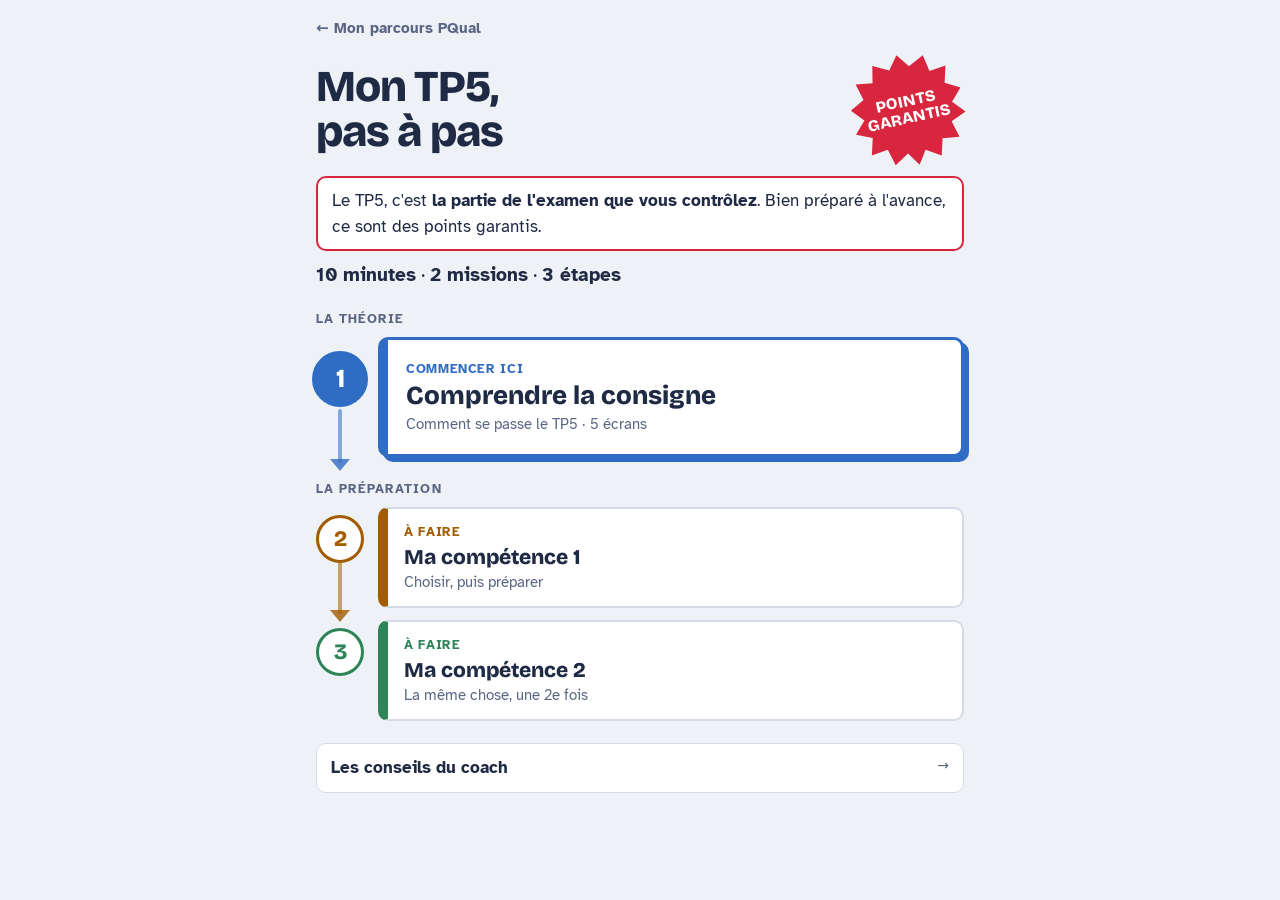
==== commit cec237cf: "Page de test du coach TP5 : mise à jour Co-Authored-By: Claude Opus 5.5 <noreply@anthropic.com> Clau" ====
--- a/jeux/tp5-test.html
+++ b/jeux/tp5-test.html
@@ -342,6 +342,52 @@
 .find ul{margin:4px 0 0; padding-left:18px; font-size:15.5px}
 @media (prefers-reduced-motion:reduce){ .mini-burst{animation:none} }
 :root[data-still] .mini-burst{animation:none}
+
+/* ---- v7 : jargon pro, speech, chrono ---- */
+.vocab{border:2px solid var(--s); border-radius:var(--radius-sm); padding:10px 12px; margin:0 0 12px; background:var(--sheet)}
+.vocab-h{display:flex; justify-content:space-between; align-items:center; gap:8px; margin:0 0 6px}
+.vocab-h b{font-family:var(--head); font-size:16px}
+.vocab-n{font-size:13px; font-weight:800; background:var(--s); color:var(--on-s); border-radius:999px; padding:1px 10px; white-space:nowrap}
+.vocab-w{display:flex; flex-wrap:wrap; gap:6px}
+.vocab-w button{font:inherit; font-size:14px; font-weight:700; color:var(--ink); background:var(--paper); border:1.5px dashed var(--s); border-radius:8px; padding:4px 10px; cursor:pointer}
+.vocab-w button.on{background:var(--s); color:var(--on-s); border-style:solid}
+.vocab small{display:block; margin-top:6px; color:var(--ink-soft); font-size:13px}
+.pro{border-left:4px solid var(--ink); background:var(--paper); border-radius:0 8px 8px 0; padding:9px 12px; margin:0 0 12px}
+.pro > b{display:block; font-size:12.5px; text-transform:uppercase; letter-spacing:.05em; color:var(--ink-soft); margin-bottom:4px}
+.pro-row{display:grid; grid-template-columns:1fr auto 1.3fr; gap:8px; align-items:baseline; font-size:15px; padding:3px 0}
+.pro-row::after{content:""; order:2}
+.pro-row s{color:var(--ink-soft); text-decoration-color:#D7263D; text-decoration-thickness:2px}
+.pro-row span{font-weight:700; grid-column:3}
+.pro-row s{grid-column:1}
+.pro-row::before{content:"→"; grid-column:2; grid-row:1; font-weight:800; color:var(--s)}
+@media (max-width:420px){ .pro-row{grid-template-columns:1fr} .pro-row::before{display:none} .pro-row s,.pro-row span{grid-column:1} }
+.speech .lead{font-style:italic; color:var(--ink-soft); font-size:15.5px}
+.speech .q-if{font-weight:700; font-style:italic}
+.speech .empty{color:var(--alert); font-style:italic}
+.vocab-sum{margin:10px 0 0; padding-top:8px; border-top:1.5px dashed var(--line); font-size:14.5px; color:var(--ink-soft)}
+.chrono{background:var(--sheet); border:3px solid var(--s); border-radius:var(--radius-sm); padding:14px; margin:0 0 12px; position:sticky; top:6px; z-index:3}
+.ch-now{display:flex; justify-content:space-between; align-items:baseline; gap:10px}
+.ch-now span{font-family:var(--head); font-weight:800; font-size:22px}
+.ch-now b{font-family:var(--head); font-weight:800; font-size:34px; color:var(--s); font-variant-numeric:tabular-nums}
+.ch-bar{display:flex; gap:3px; margin:8px 0 10px}
+.ch-bar span{min-width:0; text-align:center; font-size:12.5px; font-weight:700; padding:6px 2px; border-radius:5px; background:var(--paper); color:var(--ink-soft); overflow:hidden; text-overflow:ellipsis; white-space:nowrap}
+.ch-bar span.on{background:var(--s); color:var(--on-s)}
+.ch-bar span.done{background:color-mix(in srgb,var(--s) 35%, var(--paper)); color:var(--ink)}
+.ch-btns{display:grid; grid-template-columns:1.3fr 1fr 1fr; gap:6px}
+.ch-btns .btn{padding:9px 6px; font-size:15px; justify-content:center}
+.ch-btns .btn.solid{background:var(--s); border-color:var(--s); color:var(--on-s)}
+.selfcheck{background:var(--sheet); border:1.5px solid var(--line); border-radius:var(--radius-sm); padding:12px 14px; margin:0 0 12px; display:grid; gap:4px}
+.selfcheck > b{font-family:var(--head); font-size:17px; margin-bottom:4px}
+.selfcheck label{display:flex; gap:10px; align-items:flex-start; padding:6px 0; font-size:16px; cursor:pointer}
+.selfcheck input{width:22px; height:22px; accent-color:var(--s); flex:none; margin:1px 0 0}
+.co-ex-row{display:flex; gap:10px; align-items:center; font-weight:700}
+.co-ex-row .pill{font-family:var(--head); font-weight:800; background:var(--c); color:var(--on-c); border-radius:7px; padding:2px 9px; flex:none}
+.co-ex-eq{margin:2px 0 10px 50px; font-family:var(--head); font-weight:800; font-size:18px; color:var(--s)}
+.co-ex-eq:last-child{margin-bottom:0}
+.mini-damier{display:grid; gap:4px; margin:0 0 12px}
+.md-row{display:flex; gap:4px; align-items:center}
+.md-row i{font-style:normal; width:26px; height:26px; border-radius:6px; background:var(--c); color:var(--on-c); display:grid; place-items:center; font-weight:800; font-size:13px; flex:none}
+.md-row span{flex:1; text-align:center; font-size:13px; font-weight:700; padding:4px 0; border-radius:6px; background:var(--sheet); border:1.5px solid var(--line); border-top:4px solid var(--c)}
 @media print{
   body{background:#fff; color:#000; font-size:11.5pt; padding:0; -webkit-print-color-adjust:exact; print-color-adjust:exact}
   .screen,.bar,.foot-src,dialog{display:none !important}
@@ -598,27 +644,72 @@
    LES QUESTIONS DE PRÉPARATION (une compétence = 5 écrans)
    ===================================================================== */
 const Q = {
-  why:{h:"Pourquoi cette compétence ?", min:"1 min", fields:[
-    ["like","Qu'est-ce qui vous plaît dans cette compétence ?","Ex. J'aime quand tout est organisé et que l'équipe sait quoi faire.",["J'aime…","Ce qui m'intéresse, c'est…"]],
-    ["strong","Pourquoi êtes-vous fort·e dans ce domaine ?","Ex. On me confie souvent l'organisation des séances.",["Je suis à l'aise parce que…","On me confie souvent…"]]]},
-  context:{h:"Le contexte", min:"Situation · 1 min", fields:[
-    ["where","Où et quand ?","Ex. À l'Espace Entreprise, équipe Culture+Sport, en mars.",["À l'Espace Entreprise, en…","Pendant mon stage chez…"]],
-    ["task","Qu'est-ce qu'on vous a demandé ?","Ex. Organiser la séance d'équipe du jeudi, en trois jours.",["On m'a demandé de…","Ma mission était de…"]]]},
-  challenge:{h:"Le défi relevé", min:"Situation · 1 min", fields:[
-    ["chal","Qu'est-ce qui était difficile ?","Ex. La salle était déjà prise et un collègue était absent.",["La difficulté, c'était…","Je ne m'attendais pas à…"]],
-    ["did","Qu'avez-vous fait, vous ?","Ex. J'ai trouvé une autre salle, réparti les tâches et envoyé l'invitation.",["D'abord…","Ensuite…","Enfin…"]],
-    ["res","Quel a été le résultat ?","Ex. La séance a eu lieu à l'heure, tout le monde avait les documents.",["Résultat :","Ma responsable m'a dit…"]]]},
-  analysis:{h:"Avec le recul", min:"2 min", fields:[
-    ["work","Qu'est-ce qui a fait que ça a marché ?","Ex. J'ai demandé de l'aide tôt et j'ai tenu une liste à jour.",["Ça a marché parce que…","Mon point fort, c'est…"]],
-    ["next","Que feriez-vous autrement la prochaine fois ?","Ex. Réserver la salle dès le premier jour.",["La prochaine fois, je…","Je changerais…"]]]},
-  alt:{h:"Et si… ?", min:"1 min", ifs:true, fields:[
-    ["altA","Ce que vous auriez fait","Ex. J'aurais d'abord appelé la personne pour comprendre, puis proposé une solution.",["Dans ce cas, j'aurais…","D'abord je…, ensuite je…"]]]}
+  why:{h:"Pourquoi cette compétence ?", min:"1 min",
+    pro:[["J'aime bien ça.","Ce qui me motive dans cette compétence, c'est…"],["Je suis bon·ne là-dedans.","Mon point fort dans ce domaine, c'est…"]],
+    fields:[
+    ["like","Qu'est-ce qui vous motive dans cette compétence ?","",["Ce qui me motive, c'est…","Je suis à l'aise avec…"]],
+    ["strong","Quel est votre point fort dans ce domaine ?","",["Mon point fort, c'est…","On me confie régulièrement…"]]]},
+  context:{h:"Le contexte", min:"Situation · 1 min",
+    pro:[["J'étais à l'EE.","Dans le cadre de mon stage à l'Espace Entreprise, au sein de l'équipe…"]],
+    fields:[
+    ["where","Où, quand, avec qui ?","",["Dans le cadre de mon stage à l'Espace Entreprise…","En mars, au sein de l'équipe…"]]]},
+  challenge:{h:"Le défi relevé", min:"Situation · 1 min",
+    pro:[["C'était chaud.","La difficulté principale était…"],["J'ai fait des trucs.","J'ai planifié / coordonné / vérifié…"]],
+    fields:[
+    ["chal","Qu'est-ce qui était difficile ?","",["La difficulté principale était…","Je devais respecter un délai de…"]],
+    ["did","Qu'avez-vous fait, vous ?","",["D'abord, j'ai…","Ensuite, j'ai…","Enfin, j'ai…"]],
+    ["res","Quel a été le résultat ?","",["Résultat :","Ma responsable m'a fait le retour suivant :"]]]},
+  analysis:{h:"Avec le recul", min:"2 min",
+    pro:[["Ça a marché.","Les facteurs de réussite ont été…"],["Je referais pas pareil.","Je l'améliorerais en…"]],
+    fields:[
+    ["work","Qu'est-ce qui a fait que ça a marché ?","",["Les facteurs de réussite ont été…","Mon point fort a été…"]],
+    ["next","Que feriez-vous autrement la prochaine fois ?","",["Je l'améliorerais en…","La prochaine fois, j'anticiperais…"]]]},
+  alt:{h:"Et si… ?", min:"1 min", ifs:true,
+    pro:[["Je sais pas, j'aurais improvisé.","Dans ce cas, j'aurais d'abord…, puis…"]],
+    fields:[
+    ["altA","Ce que vous auriez fait","",["Dans ce cas, j'aurais d'abord…","Ensuite, j'aurais…"]]]}
 };
-const FIELDS = ["like","strong","where","task","chal","did","res","work","next","altA"];
-const seqOf = i => ["mission","pick","why","context","challenge","analysis","alt","done"];
+const FIELDS = ["mission","like","strong","where","chal","did","res","work","next","altA"];
+const seqOf = i => ["mission","pick","why","context","challenge","analysis","alt","say","done"];
 const nFilled = i => FIELDS.filter(f => has(S.prep[i][f])).length + (S.sel[i] ? 1 : 0);
 const NTOT = FIELDS.length + 1;
-const coDone = i => !!S.sel[i] && ["like","where","task","did","work","next"].every(f => has(S.prep[i][f]));
+
+/* ------------------------------------------------------------------
+   Les mots du métier, par compétence (tirés du plan de formation)
+   ------------------------------------------------------------------ */
+const VOCAB = {
+  a1:["bilan","objectif","feed-back","auto-évaluation","mesures","progresser","compétences professionnelles"],
+  a2:["réseau","contacts","interlocuteur","échanger","informations pertinentes","canal"],
+  a3:["mandat","exigences","délai","satisfaction du client","vérifier","mesures d'amélioration"],
+  a4:["responsabilité","durabilité","éthique","conséquences","choix réfléchi","impact"],
+  a5:["valeurs","parties prenantes","éthique","culture","point de vue","argumenter"],
+  b1:["équipe","collaboration","communication","directives","délais","accords","écarts"],
+  b2:["interface","coordonner","transmettre","groupe cible","documenter","suggestion d'amélioration"],
+  b3:["enjeux économiques","sources","fiabilité","impact","durabilité","argumenter"],
+  b4:["projet partiel","calendrier","coordonner","suivi","écarts","informer"],
+  b5:["changement","mise en œuvre","impact","accompagner","amélioration","procédure"],
+  c1:["planifier","prioriser","coordonner","ressources","délai","rétroplanning","optimiser"],
+  c2:["processus administratif","documents","classement","agenda","procès-verbal","rendez-vous"],
+  c3:["processus","procédure","documenter","mode d'emploi","instruire","amélioration"],
+  c4:["groupe cible","message","canal de communication","diffusion","concept de communication","impact"],
+  c5:["budget","facture","décompte","écart","contrôle","coûts"],
+  d1:["besoin","demande","transmettre","service compétent","flux d'informations","suivi"],
+  d2:["entretien de conseil","besoin","solution adaptée","objection","argumenter","climat de confiance"],
+  d3:["offre","argumentation","avantages","négociation","conclure","feed-back"],
+  d4:["fidéliser","satisfaction","relation client","mesure","canal","efficacité"],
+  e1:["application","base de données","mise à jour","sécurité des données","protection des données","résoudre"],
+  e2:["recherche","sources","fiabilité","pertinence","vérifier","synthèse"],
+  e3:["données","analyse","statistiques","plausibilité","interpréter","graphique"],
+  e4:["contenu","groupe cible","canal","modèle","mise en page","qualité"]
+};
+const norm = t => String(t || "").toLowerCase().normalize("NFD").replace(/[̀-ͯ]/g, "").replace(/[’']/g, "'");
+const stem = w => { const n = norm(w); return n.length > 6 ? n.slice(0, n.length - 2) : n; };
+function vocabUsed(i){
+  const k = S.sel[i]; if (!k || !VOCAB[k]) return [];
+  const all = norm(FIELDS.map(f => S.prep[i][f] || "").join(" "));
+  return VOCAB[k].filter(w => all.includes(stem(w)));
+}
+const coDone = i => !!S.sel[i] && ["mission","like","where","did","work","next"].every(f => has(S.prep[i][f]));
 
 /* =====================================================================
    NAVIGATION
@@ -627,6 +718,7 @@
 function go(to, push){
   if (to === "co1" || to === "co2"){ ci = to === "co1" ? 0 : 1; to = "co"; }
   if (to === "learn" && cur !== "learn") lp = 0;
+  stopChrono();
   document.querySelectorAll(".screen").forEach(s => s.hidden = s.id !== "s-"+to);
   cur = to;
   ({home:renderHome, learn:renderLearn, co:renderCo, speech:renderSpeech, tips:renderTips}[to])();
@@ -652,7 +744,7 @@
     ? `<span class="co-pill" style="${cvars(S.sel[i])}">${S.sel[i]}</span>${esc(CO[S.sel[i]].t)}`
     : (i === 0 ? "Choisir, puis préparer" : "La même chose, une 2e fois");
   const items = [
-    ["learn", "Comprendre la consigne", "Comment se passe le TP5 · 4 écrans", S.learned],
+    ["learn", "Comprendre la consigne", "Comment se passe le TP5 · 5 écrans", S.learned],
     ["co1", "Ma compétence 1", coLine(0), nFilled(0) > 0],
     ["co2", "Ma compétence 2", coLine(1), nFilled(1) > 0]
   ];
@@ -706,6 +798,16 @@
     <div class="card"><p class="big-rule">À l'examen, vous parlez <em>10 minutes</em> de votre travail à l'Espace Entreprise.</p></div>
     <div class="two"><div><b>Compétence 1</b><span>5 min</span></div><div><b>Compétence 2</b><span>5 min</span></div></div>
     <div class="card"><p class="say">C'est <b>vous</b> qui choisissez vos <b>2 missions</b> et vos <b>2 compétences opérationnelles</b>. Vous présentez chaque mission sous l'angle de sa compétence.</p></div>`},
+  {h:"C'est quoi, une compétence ?", html:`
+    <div class="card"><p class="big-rule">Une compétence opérationnelle, c'est <em>un savoir-faire du métier</em> d'employé·e de commerce.</p></div>
+    <div class="card co-ex">
+      <div class="co-ex-row"><span class="pill" style="${cvars("c1")}">c1</span><span>Planifier, coordonner et optimiser des tâches</span></div>
+      <div class="co-ex-eq">= organiser son travail</div>
+      <div class="co-ex-row"><span class="pill" style="${cvars("d1")}">d1</span><span>Prendre en compte les besoins des clients</span></div>
+      <div class="co-ex-eq">= comprendre ce que veut le client</div>
+    </div>
+    <div class="mini-damier">${"ABCDE".split("").map(L => `<div class="md-row" style="${cvars(L)}"><i>${L}</i>${Object.keys(CO).filter(k => k[0] === L.toLowerCase()).map(k => `<span>${k}</span>`).join("")}</div>`).join("")}</div>
+    <div class="card"><p class="say">23 compétences possibles, en 5 domaines. Vous en choisirez <b>2</b> à l'étape 2 et 3.</p></div>`},
   {h:"Une compétence, 4 parties", html:`
     <div class="card">
       <div class="min-bar"><span style="--m:1">Pourquoi<small>1'</small></span><span style="--m:1">Situation<small>1'</small></span><span style="--m:2">Analyse<small>2'</small></span><span style="--m:1">Et si…<small>1'</small></span></div>
@@ -861,11 +963,26 @@
     else h += `<div class="angle-keep"><svg class="alert-ico" viewBox="0 0 24 22" aria-hidden="true"><path d="M12 1.5 23 20.5H1z" fill="#D7263D" stroke="#D7263D" stroke-width="1.5" stroke-linejoin="round"/><rect x="10.9" y="7.5" width="2.2" height="7" rx="1.1" fill="#fff"/><circle cx="12" cy="17.4" r="1.3" fill="#fff"/></svg><span><b>Restez sous l'angle de ${k}</b>${esc(CO[k].angle)}</span></div>`;
     if (q.ifs) h += `<div class="ifs">${IFS.map((x,j) => `<label><input type="radio" name="ifq" value="${j}" ${String(p.altQ)===String(j)?"checked":""}><span>${esc(x)}</span></label>`).join("")}</div>`;
     h += q.fields.map(([f,lab,ph,starts]) => {
-      const val = p[f] != null ? p[f] : (f === "task" && has(p.mission) ? p.mission : "");
+      const val = p[f] || "";
       return `<div class="field"><label for="f-${f}">${esc(lab)}</label>
       <textarea id="f-${f}" data-f="${f}" rows="3">${esc(val)}</textarea>
       <div class="starters">${starts.map(s => `<button type="button" data-start="${f}">${esc(s)}</button>`).join("")}</div></div>`;
     }).join("");
+    h += vocabBox(ci);
+    if (q.pro) h += `<div class="pro"><b>Parlez comme un·e pro</b>${q.pro.map(([a,b]) => `<div class="pro-row"><s>${esc(a)}</s><span>${esc(b)}</span></div>`).join("")}</div>`;
+  }
+  else if (kind === "say"){
+    const ck = p.check || {};
+    h += `<p class="tip" style="margin-top:0">Lisez-le une fois, puis dites-le à voix haute, sans lire. Comme à un entretien d'embauche.</p>
+      <div class="chrono" id="chrono">
+        <div class="ch-now"><span id="chPh">Prêt·e ?</span><b id="chT">5:00</b></div>
+        <div class="ch-bar">${PH.map((x,j) => `<span style="flex:${x[1]}" data-j="${j}">${x[0]}</span>`).join("")}</div>
+        <div class="ch-btns"><button class="btn solid" id="chGo">Démarrer</button><button class="btn" id="chNext">Suivante</button><button class="btn" id="chReset">À zéro</button></div>
+      </div>
+      ${speechCard(ci, true)}
+      <div class="selfcheck"><b>Je vérifie</b>
+        ${SELF.map(([id,t]) => `<label><input type="checkbox" data-ck="${id}" ${ck[id]?"checked":""}><span>${t}</span></label>`).join("")}
+      </div>`;
   }
   else if (kind === "done"){
     h += `<div class="done-box"><b>Compétence ${ci+1} prête</b></div>` + speechCard(ci) +
@@ -876,7 +993,7 @@
   if (kind !== "done"){
     const canNext = kind === "pick" ? !!k : true;
     h += `<div class="nav">${st>0?`<button class="btn" id="bPrev" aria-label="Précédent">&larr;</button>`:""}
-      ${canNext ? `<button class="btn solid" id="bNext">${kind==="alt"?"Terminer":kind==="pick"?`Continuer avec ${k}`:"Suivant"} &rarr;</button>` : ""}</div>`;
+      ${canNext ? `<button class="btn solid" id="bNext">${kind==="say"?"Terminer":kind==="pick"?`Continuer avec ${k}`:"Suivant"} &rarr;</button>` : ""}</div>`;
   }
   $("s-co").innerHTML = h;
 
@@ -893,15 +1010,65 @@
     t.value += sep + b.textContent + " "; t.dispatchEvent(new Event("input")); t.focus(); t.setSelectionRange(t.value.length, t.value.length);
   });
   $("s-co").querySelectorAll("[name=ifq]").forEach(r => r.onchange = () => { p.altQ = r.value; save(); });
+  $("s-co").querySelectorAll("textarea").forEach(t => t.addEventListener("focus", () => { lastTA = t; }));
+  $("s-co").querySelectorAll("[data-word]").forEach(b => b.onclick = () => {
+    const t = lastTA && lastTA.isConnected ? lastTA : $("s-co").querySelector("textarea"); if (!t) return;
+    const w = b.dataset.word, sep = t.value && !/\s$/.test(t.value) ? " " : "";
+    t.value += sep + w + " "; t.dispatchEvent(new Event("input")); t.focus(); t.setSelectionRange(t.value.length, t.value.length);
+  });
+  $("s-co").querySelectorAll("textarea").forEach(t => t.addEventListener("input", () => refreshVocab(ci)));
+  $("s-co").querySelectorAll("[data-ck]").forEach(c => c.onchange = () => { p.check = p.check || {}; p.check[c.dataset.ck] = c.checked; save(); });
+  if (kind === "say") initChrono();
   $("s-co").querySelectorAll("[data-co]").forEach(b => b.onclick = () => openSheet(b.dataset.co));
   if ($("exBtn")) $("exBtn").onclick = openExample;
   if ($("coachBtn")) $("coachBtn").onclick = openFind;
-  const move = d => { clearTimeout(saveT); S.step[ci] = Math.max(0, Math.min(seq.length-1, st + d)); save(); renderCo(); window.scrollTo(0,0); };
+  const move = d => { clearTimeout(saveT); stopChrono(); S.step[ci] = Math.max(0, Math.min(seq.length-1, st + d)); save(); renderCo(); window.scrollTo(0,0); };
   if ($("bPrev")) $("bPrev").onclick = () => move(-1);
   if ($("bNext")) $("bNext").onclick = () => { if (kind === "pick" && !S.sel[ci]) return; move(1); };
 }
+let lastTA = null;
+function vocabBox(i){
+  const k = S.sel[i]; if (!k || !VOCAB[k]) return "";
+  const used = vocabUsed(i);
+  return `<div class="vocab" id="vocab"><div class="vocab-h"><b>Les mots du métier · ${k}</b><span class="vocab-n" id="vocabN">${used.length} utilisé${used.length>1?"s":""}</span></div>
+    <div class="vocab-w">${VOCAB[k].map(w => `<button type="button" data-word="${esc(w)}" class="${used.includes(w)?"on":""}">${esc(w)}</button>`).join("")}</div>
+    <small>Touchez un mot pour l'ajouter dans la case où vous écrivez.</small></div>`;
+}
+function refreshVocab(i){
+  const box = $("vocab"); if (!box) return;
+  const used = vocabUsed(i);
+  $("vocabN").textContent = `${used.length} utilisé${used.length>1?"s":""}`;
+  box.querySelectorAll("[data-word]").forEach(b => b.classList.toggle("on", used.includes(b.dataset.word)));
+}
+const PH = [["Pourquoi",60],["Situation",60],["Analyse",120],["Et si…",60]];
+const SELF = [["noread","Je l'ai dit sans lire"],["je","J'ai dit « j'ai fait », pas « on a fait »"],["vocab","J'ai utilisé les mots du métier"],["time","J'ai tenu à peu près 5 minutes"]];
+let chI = null, chPhase = 0, chLeft = 60, chRun = false;
+function chShow(){
+  const ph = $("chPh"); if (!ph) return;
+  const done = chPhase >= PH.length;
+  ph.textContent = done ? "Terminé. Bravo !" : (chRun || chPhase > 0 || chLeft < PH[0][1] ? PH[chPhase][0] : "Prêt·e ?");
+  let tot = done ? 0 : chLeft; for (let j = chPhase + 1; j < PH.length; j++) tot += PH[j][1];
+  $("chT").textContent = `${Math.floor(tot/60)}:${String(tot%60).padStart(2,"0")}`;
+  document.querySelectorAll(".ch-bar span").forEach((el,j) => el.className = j < chPhase ? "done" : j === chPhase && (chRun || chLeft < PH[0][1] || chPhase > 0) ? "on" : "");
+}
+function stopChrono(){ clearInterval(chI); chRun = false; }
+function initChrono(){
+  stopChrono(); chPhase = 0; chLeft = PH[0][1]; chShow();
+  $("chGo").onclick = () => {
+    if (chPhase >= PH.length){ chPhase = 0; chLeft = PH[0][1]; }
+    chRun = !chRun; $("chGo").textContent = chRun ? "Pause" : "Reprendre"; clearInterval(chI);
+    if (chRun) chI = setInterval(() => {
+      chLeft--; if (chLeft <= 0){ chPhase++; chLeft = chPhase < PH.length ? PH[chPhase][1] : 0; }
+      if (chPhase >= PH.length){ stopChrono(); $("chGo").textContent = "Recommencer"; }
+      chShow();
+    }, 1000);
+    chShow();
+  };
+  $("chNext").onclick = () => { if (chPhase >= PH.length) return; chPhase++; chLeft = chPhase < PH.length ? PH[chPhase][1] : 0; if (chPhase >= PH.length){ stopChrono(); $("chGo").textContent = "Recommencer"; } chShow(); };
+  $("chReset").onclick = () => { stopChrono(); chPhase = 0; chLeft = PH[0][1]; $("chGo").textContent = "Démarrer"; chShow(); };
+}
 function headTitle(kind){
-  return {pick:"Sous quel angle ?", mission:"Votre mission", done:"Bravo"}[kind] || Q[kind].h;
+  return {pick:"Sous quel angle ?", mission:"Votre mission", say:"Je le dis", done:"Bravo"}[kind] || Q[kind].h;
 }
 
 /* Damier des compétences */
@@ -947,16 +1114,30 @@
 /* =====================================================================
    MON SPEECH (relecture, PDF)
    ===================================================================== */
-function speechCard(i){
+function speechCard(i, compact){
   const k = S.sel[i], p = S.prep[i];
   if (!k) return `<div class="speech"><h2>Compétence ${i+1}</h2><p class="empty" style="color:var(--alert);font-style:italic;margin:0">Pas encore choisie.</p></div>`;
-  const line = v => has(v) ? `<p>${esc(v.trim())}</p>` : "";
-  const part = (t, vals) => `<div class="sp"><h3>${t}</h3>${vals.some(has) ? vals.map(line).join("") : `<p class="empty">à compléter</p>`}</div>`;
+  const cap = v => { v = v.trim(); return v.charAt(0).toUpperCase() + v.slice(1); };
+  const own = v => has(v) ? `<p>${esc(cap(v))}</p>` : `<p class="empty">…à compléter</p>`;
+  const link = t => `<p class="lead">${esc(t)}</p>`;
+  const title = CO[k].t.charAt(0).toLowerCase() + CO[k].t.slice(1);
+  const q = p.altQ != null && p.altQ !== "" ? IFS[+p.altQ] : "";
+  const used = vocabUsed(i);
   return `<div class="speech" style="${cvars(k)}"><h2><i>${k}</i>${esc(CO[k].t)}</h2>
-    ${part("Pourquoi cette compétence · 1 min", [p.like, p.strong])}
-    ${part("La situation · 1 min", [p.where, p.task, p.chal, p.did, p.res])}
-    ${part("Avec le recul · 2 min", [p.work, p.next])}
-    ${part("Et si… · 1 min", [p.altQ != null && p.altQ !== "" ? IFS[+p.altQ] : "", p.altA])}
+    <div class="sp"><h3>Pourquoi · 1 min</h3>
+      ${link(i === 0 ? `Bonjour. J'ai choisi de vous présenter la compétence ${k} : ${title}.` : `Ma deuxième compétence est la compétence ${k} : ${title}.`)}
+      ${own(p.like)}${own(p.strong)}</div>
+    <div class="sp"><h3>Situation · 1 min</h3>
+      ${link("Je vais vous présenter une situation concrète que j'ai vécue.")}
+      ${own(p.where)}${own(p.mission || p.task)}${own(p.chal)}${own(p.did)}${own(p.res)}</div>
+    <div class="sp"><h3>Analyse · 2 min</h3>
+      ${link("Avec le recul, voici mon analyse.")}
+      ${own(p.work)}${own(p.next)}</div>
+    <div class="sp"><h3>Et si… · 1 min</h3>
+      ${q ? `<p class="q-if">Question possible : ${esc(q)}</p>` : ""}
+      ${own(p.altA)}
+      ${link(i === 0 ? "Je passe maintenant à ma deuxième compétence." : "Je vous remercie de votre attention.")}</div>
+    ${compact ? "" : `<p class="vocab-sum">Mots du métier utilisés : <b>${used.length}</b>${used.length ? ` · ${used.map(esc).join(", ")}` : ""}</p>`}
   </div>`;
 }
 function renderSpeech(){
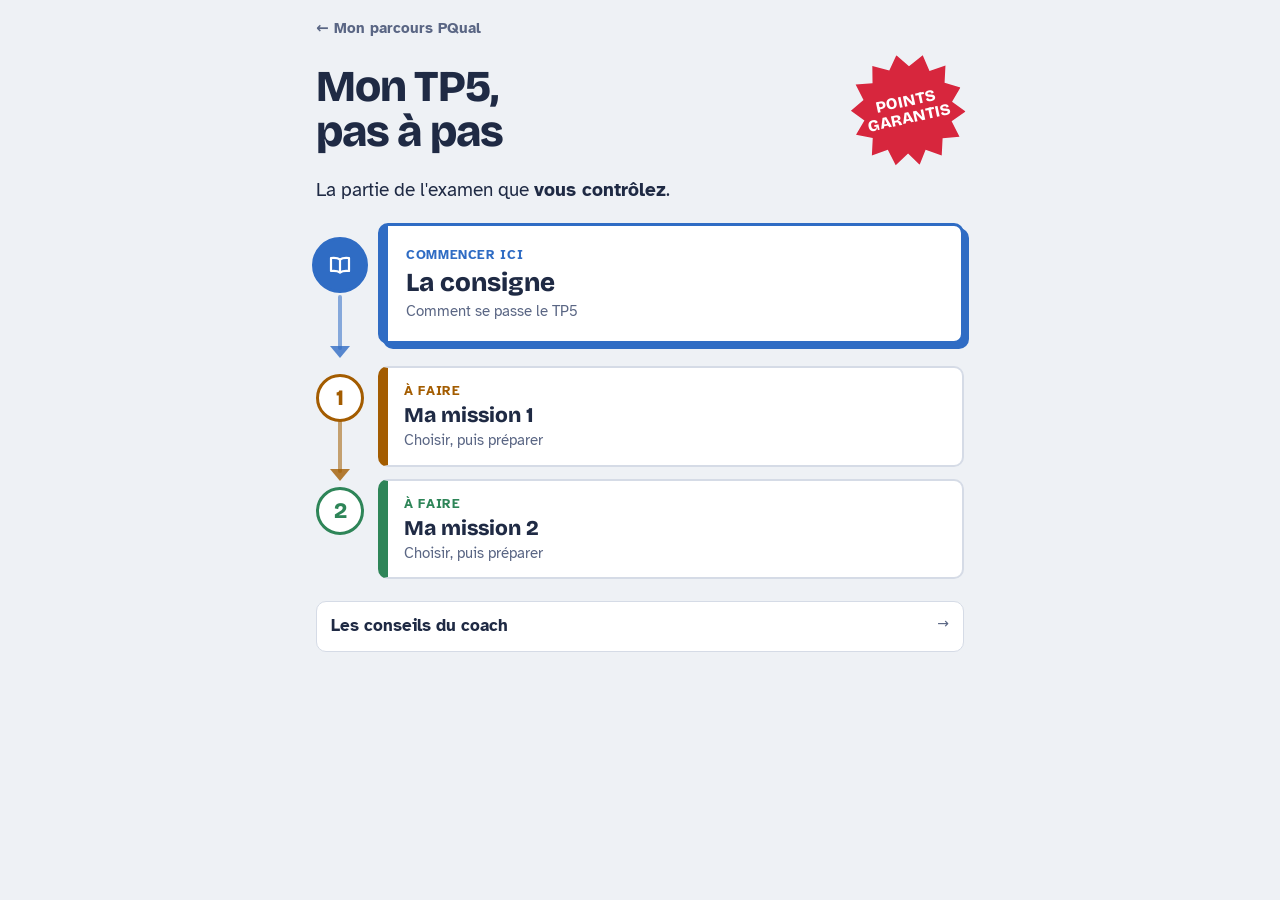
==== commit 3bb8a64a: "Page de test : coach TP5 v2 Co-Authored-By: Claude Opus 5.5 <noreply@anthropic.com> Claude-Session: " ====
--- a/jeux/tp5-test.html
+++ b/jeux/tp5-test.html
@@ -388,6 +388,63 @@
 .md-row{display:flex; gap:4px; align-items:center}
 .md-row i{font-style:normal; width:26px; height:26px; border-radius:6px; background:var(--c); color:var(--on-c); display:grid; place-items:center; font-weight:800; font-size:13px; flex:none}
 .md-row span{flex:1; text-align:center; font-size:13px; font-weight:700; padding:4px 0; border-radius:6px; background:var(--sheet); border:1.5px solid var(--line); border-top:4px solid var(--c)}
+.talk-pro{border:3px solid var(--s)}
+.talk-pro .pro-row{background:var(--paper); border-radius:8px; padding:8px 10px; margin:6px 0 10px}
+.talk-list{list-style:none; padding:0; margin:0 0 8px; display:flex; flex-wrap:wrap; gap:6px}
+.talk-list li{background:var(--s); color:var(--on-s); font-weight:700; font-size:14.5px; border-radius:999px; padding:4px 12px}
+
+.ex-tag{display:inline-block; vertical-align:2px; font-family:var(--body); font-size:11.5px; font-weight:800; letter-spacing:.06em; text-transform:uppercase; color:#fff; background:#D7263D; border-radius:4px; padding:2px 7px; margin:0 0 6px}
+h4 .ex-tag, h2 .ex-tag{margin:0 0 0 6px}
+.co-ex .ex-tag, .talk-pro > .ex-tag, .trap > .ex-tag{display:table}
+.pro > .ex-tag{margin-left:6px}
+.two small{display:block; font-size:13.5px; opacity:.9}
+.profil{display:block; text-decoration:none; color:var(--ink-soft); background:#fff; border:1.5px solid var(--line); border-radius:var(--radius-sm); padding:6px; margin:0 0 12px}
+.profil img{display:block; width:100%; height:auto; border-radius:6px}
+.profil span{display:block; text-align:center; font-size:13px; font-weight:700; margin-top:6px}
+
+/* ---- v8 : une idée par écran ---- */
+.lede{font-size:19px !important; color:var(--ink) !important; margin:0 0 18px !important}
+.path .dot svg{display:block}
+.one{font-size:20px; line-height:1.35; margin:14px 2px 18px}
+.one.big{font-family:var(--head); font-weight:800; font-size:24px; line-height:1.2}
+.one.big em{font-style:normal; background:linear-gradient(transparent 58%, color-mix(in srgb,var(--s) 35%, transparent) 58%)}
+.hero-n{background:var(--s); color:var(--on-s); border-radius:var(--radius-lg); text-align:center; padding:26px 10px 20px}
+.hero-n b{display:block; font-family:var(--head); font-weight:800; font-size:96px; line-height:.9}
+.hero-n span{display:block; font-family:var(--head); font-weight:800; font-size:22px; margin-top:4px}
+.two div{padding:22px 10px}
+.prism{position:relative; background:var(--sheet); border:1.5px solid var(--line); border-radius:var(--radius-sm); padding:12px 12px 10px; text-align:center}
+.prism .ex-tag{display:table; margin:0 auto 10px 0}
+.pm-mission{display:inline-block; font-family:var(--head); font-weight:800; font-size:18px; background:var(--ink); color:var(--sheet); border-radius:12px; padding:10px 16px}
+.pm-arrows{display:grid; grid-template-columns:repeat(3,1fr); height:34px; margin:4px 0}
+.pm-arrows i{position:relative}
+.pm-arrows i::before{content:""; position:absolute; left:50%; top:0; bottom:8px; width:3px; background:var(--s); transform-origin:top}
+.pm-arrows i:nth-child(1)::before{transform:rotate(35deg)}
+.pm-arrows i:nth-child(3)::before{transform:rotate(-35deg)}
+.pm-arrows i::after{content:""; position:absolute; left:50%; bottom:0; transform:translateX(-50%); border:7px solid transparent; border-top:9px solid var(--s); border-bottom:0}
+.pm-arrows i:nth-child(1)::after{left:calc(50% - 14px)} .pm-arrows i:nth-child(3)::after{left:calc(50% + 14px)}
+.pm-cos{display:grid; grid-template-columns:repeat(3,1fr); gap:6px}
+.pm-cos div{border:2.5px solid var(--s); border-radius:10px; padding:8px 4px; background:var(--paper)}
+.pm-cos b{display:block; font-family:var(--head); font-weight:800; font-size:20px; color:var(--s)}
+.pm-cos span{display:block; font-size:13.5px; line-height:1.25}
+.prism.play .pm-mission{animation:pop .4s both}
+.prism.play .pm-arrows i:nth-child(1), .prism.play .pm-cos div:nth-child(1){animation:fadein .4s .6s both}
+.prism.play .pm-arrows i:nth-child(2), .prism.play .pm-cos div:nth-child(2){animation:fadein .4s 1.2s both}
+.prism.play .pm-arrows i:nth-child(3), .prism.play .pm-cos div:nth-child(3){animation:fadein .4s 1.8s both}
+.prism .replay{display:block; margin:8px auto 0}
+:root[data-still] .prism.play *{animation:none !important}
+@media (prefers-reduced-motion:reduce){ .prism.play *{animation:none !important} }
+.rules-2{list-style:none; padding:0; margin:0; display:grid; gap:8px}
+.rules-2 li{border-radius:10px; padding:10px 14px; font-size:16.5px; background:var(--sheet); border:2px solid var(--line)}
+.rules-2 li b{display:block; font-family:var(--head)}
+.rules-2 li.no{border-color:#D7263D}
+.rules-2 li.no b{color:color-mix(in srgb,#D7263D 70%,var(--ink))}
+.rules-2 li.meh{border-style:dashed}
+.parts{background:var(--sheet); border:1.5px solid var(--line); border-radius:var(--radius-sm); padding:4px 14px 12px}
+.parts dd{font-size:17px}
+.crit{background:var(--sheet); border:1.5px solid var(--line); border-radius:var(--radius-sm); padding:14px}
+.tile.avoid{border-top-color:var(--line)}
+.tile.avoid em{color:var(--ink-soft)}
+.avoid-note{border:2px dashed var(--ink-soft); border-radius:8px; padding:8px 12px; margin:6px 0 4px !important; font-size:15px}
 @media print{
   body{background:#fff; color:#000; font-size:11.5pt; padding:0; -webkit-print-color-adjust:exact; print-color-adjust:exact}
   .screen,.bar,.foot-src,dialog{display:none !important}
@@ -634,7 +691,8 @@
 };
 const STEPC = STEPS[document.documentElement.dataset.skin] || STEPS.classique;
 const svars = i => { const c = STEPC[i]; return `--s:${c};--on-s:${onColor(c)}`; };
-const cvars = code => { const c = colorOf(code); return `--c:${c};--on-c:${onColor(c)}`; };
+let SEC = 0;
+const cvars = (code, sec) => { const c = STEPC[sec == null ? SEC : sec]; return `--c:${c};--on-c:${onColor(c)}`; };
 const esc = s => String(s == null ? "" : s).replace(/[&<>"]/g, m => ({"&":"&amp;","<":"&lt;",">":"&gt;",'"':"&quot;"}[m]));
 const $ = id => document.getElementById(id);
 const konv = k => (window.KONVINK && window.KONVINK[k]) || "";
@@ -723,6 +781,7 @@
   cur = to;
   ({home:renderHome, learn:renderLearn, co:renderCo, speech:renderSpeech, tips:renderTips}[to])();
   const sv = to === "learn" ? 0 : to === "co" ? ci + 1 : -1;
+  SEC = sv >= 0 ? sv : 0;
   $("s-"+to).style.cssText = (to === "co" && S.sel[ci] ? cvars(S.sel[ci]) + ";" : "") + (sv >= 0 ? svars(sv) : "--s:var(--ink);--on-s:var(--sheet)");
   $("saveState").hidden = to === "home";
   window.scrollTo(0,0);
@@ -736,30 +795,29 @@
 /* =====================================================================
    ACCUEIL : LE CHEMIN EN 3 ÉTAPES
    ===================================================================== */
+const BOOK = '<svg viewBox="0 0 24 24" width="24" height="24" aria-hidden="true" fill="none" stroke="currentColor" stroke-width="2.2" stroke-linejoin="round"><path d="M12 6.5C10 5 7 4.5 3 5v13c4-.5 7 0 9 1.5 2-1.5 5-2 9-1.5V5c-4-.5-7 0-9 1.5z"/><path d="M12 6.5v13"/></svg>';
 function renderHome(){
   const st = [S.learned, coDone(0), coDone(1)];
   const nextI = st.indexOf(false);
   const label = (i, started) => st[i] ? "Fait" : i === nextI ? (started ? "Continuer ici" : "Commencer ici") : started ? "En cours" : "À faire";
   const coLine = i => S.sel[i]
-    ? `<span class="co-pill" style="${cvars(S.sel[i])}">${S.sel[i]}</span>${esc(CO[S.sel[i]].t)}`
-    : (i === 0 ? "Choisir, puis préparer" : "La même chose, une 2e fois");
+    ? `<span class="co-pill" style="${cvars(S.sel[i], i + 1)}">${S.sel[i]}</span>${esc(CO[S.sel[i]].t)}`
+    : "Choisir, puis préparer";
   const items = [
-    ["learn", "Comprendre la consigne", "Comment se passe le TP5 · 5 écrans", S.learned],
-    ["co1", "Ma compétence 1", coLine(0), nFilled(0) > 0],
-    ["co2", "Ma compétence 2", coLine(1), nFilled(1) > 0]
+    ["learn", "La consigne", "Comment se passe le TP5", S.learned],
+    ["co1", "Ma mission 1", coLine(0), nFilled(0) > 0],
+    ["co2", "Ma mission 2", coLine(1), nFilled(1) > 0]
   ];
   const any = nFilled(0) + nFilled(1) > 0;
   $("s-home").innerHTML = `
     <div class="intro">
       <div class="intro-top"><h1>Mon TP5,<br>pas à pas</h1><div class="burst" role="note"><span>Points<br>garantis</span></div></div>
-      <p class="promo">Le TP5, c'est <b>la partie de l'examen que vous contrôlez</b>. Bien préparé à l'avance, ce sont des points garantis.</p>
-      <p><b>10 minutes</b> · <b>2 missions</b> · <b>3 étapes</b></p>
+      <p class="lede">La partie de l'examen que <b>vous contrôlez</b>.</p>
     </div>
     <ol class="path">${items.map(([to,t,s,started],i) => `
-      ${i===0?`<li class="grp">La théorie</li>`:i===1?`<li class="grp">La préparation</li>`:""}
-      <li class="${st[i]?"done":""}${i===nextI?" now":""}${i===0?" first":""}" style="${svars(i)}"><span class="dot">${st[i]?"&#10003;":i+1}</span>
+      <li class="${st[i]?"done":""}${i===nextI?" now":""}${i===0?" first":""}" style="${svars(i)}"><span class="dot">${st[i]?"&#10003;":i===0?BOOK:i}</span>
         <button class="stage" data-go="${to}"><span class="st">${label(i, started)}</span><b>${t}</b><small>${s}</small></button>
-        ${i>0 && (nFilled(i-1) > 0 || S.entry[i-1]) ? `<button class="erase" data-erase="${i-1}">Effacer la compétence ${i}</button>` : ""}</li>`).join("")}
+        ${i>0 && (nFilled(i-1) > 0 || S.entry[i-1]) ? `<button class="erase" data-erase="${i-1}">Effacer la mission ${i}</button>` : ""}</li>`).join("")}
     </ol>
     ${any ? `<button class="result" data-go="speech"><b>Mon speech</b><span>Relire · PDF &rarr;</span></button>` : ""}
     <div class="links"><ul>
@@ -769,8 +827,8 @@
   document.querySelectorAll("[data-erase]").forEach(b => b.onclick = () => {
     const i = +b.dataset.erase;
     if (b.dataset.armed !== "1"){
-      b.dataset.armed = "1"; b.classList.add("armed"); b.textContent = `Oui, effacer la compétence ${i+1}`;
-      clearTimeout(b._t); b._t = setTimeout(() => { if (b.isConnected){ b.dataset.armed = ""; b.classList.remove("armed"); b.textContent = `Effacer la compétence ${i+1}`; } }, 6000);
+      b.dataset.armed = "1"; b.classList.add("armed"); b.textContent = `Oui, effacer la mission ${i+1}`;
+      clearTimeout(b._t); b._t = setTimeout(() => { if (b.isConnected){ b.dataset.armed = ""; b.classList.remove("armed"); b.textContent = `Effacer la mission ${i+1}`; } }, 6000);
       return;
     }
     S.sel[i] = null; S.entry[i] = null; S.prep[i] = {}; S.step[i] = 0; save(); renderHome();
@@ -794,62 +852,77 @@
 let mi = 0;
 let lp = 0;
 const LEARN = [
-  {h:"Le TP5 en bref", html:`
-    <div class="card"><p class="big-rule">À l'examen, vous parlez <em>10 minutes</em> de votre travail à l'Espace Entreprise.</p></div>
-    <div class="two"><div><b>Compétence 1</b><span>5 min</span></div><div><b>Compétence 2</b><span>5 min</span></div></div>
-    <div class="card"><p class="say">C'est <b>vous</b> qui choisissez vos <b>2 missions</b> et vos <b>2 compétences opérationnelles</b>. Vous présentez chaque mission sous l'angle de sa compétence.</p></div>`},
-  {h:"C'est quoi, une compétence ?", html:`
-    <div class="card"><p class="big-rule">Une compétence opérationnelle, c'est <em>un savoir-faire du métier</em> d'employé·e de commerce.</p></div>
-    <div class="card co-ex">
-      <div class="co-ex-row"><span class="pill" style="${cvars("c1")}">c1</span><span>Planifier, coordonner et optimiser des tâches</span></div>
+  {h:"Le TP5", html:`
+    <div class="hero-n"><b>10</b><span>minutes</span></div>
+    <p class="one">Vous parlez de <b>votre travail</b> à l'Espace Entreprise.</p>`},
+  {h:"2 missions", html:`
+    <div class="two"><div><b>Mission 1</b><span>5 min</span></div><div><b>Mission 2</b><span>5 min</span></div></div>
+    <p class="one">Des missions que vous avez <b>vraiment faites</b>. C'est vous qui les choisissez.</p>`},
+  {h:"Une mission, plusieurs compétences", html:`
+    <div class="prism" id="prism"><span class="ex-tag">Exemple</span>
+      <div class="pm-mission">Organiser la séance d'équipe</div>
+      <div class="pm-arrows"><i></i><i></i><i></i></div>
+      <div class="pm-cos">
+        <div><b>c1</b><span>organiser le travail</span></div>
+        <div><b>c4</b><span>communiquer l'invitation</span></div>
+        <div><b>c5</b><span>gérer le budget</span></div>
+      </div>
+      <button class="replay" id="pmAgain">Revoir</button>
+    </div>
+    <p class="one">Vous choisissez <b>un angle</b> : une compétence. Puis vous racontez la mission <b>sous cet angle</b>.</p>`},
+  {h:"Une compétence, c'est quoi ?", html:`
+    <p class="one big">Un <em>savoir-faire du métier</em> d'employé·e de commerce.</p>
+    <div class="card co-ex"><span class="ex-tag">Exemple</span>
+      <div class="co-ex-row"><span class="pill" style="${cvars("c1",0)}">c1</span><span>Planifier, coordonner et optimiser des tâches</span></div>
       <div class="co-ex-eq">= organiser son travail</div>
-      <div class="co-ex-row"><span class="pill" style="${cvars("d1")}">d1</span><span>Prendre en compte les besoins des clients</span></div>
-      <div class="co-ex-eq">= comprendre ce que veut le client</div>
-    </div>
-    <div class="mini-damier">${"ABCDE".split("").map(L => `<div class="md-row" style="${cvars(L)}"><i>${L}</i>${Object.keys(CO).filter(k => k[0] === L.toLowerCase()).map(k => `<span>${k}</span>`).join("")}</div>`).join("")}</div>
-    <div class="card"><p class="say">23 compétences possibles, en 5 domaines. Vous en choisirez <b>2</b> à l'étape 2 et 3.</p></div>`},
-  {h:"Une compétence, 4 parties", html:`
-    <div class="card">
-      <div class="min-bar"><span style="--m:1">Pourquoi<small>1'</small></span><span style="--m:1">Situation<small>1'</small></span><span style="--m:2">Analyse<small>2'</small></span><span style="--m:1">Et si…<small>1'</small></span></div>
-      <dl class="parts">
-        <div><dt>Pourquoi</dt><dd>Pourquoi vous avez choisi cette compétence.</dd></div>
-        <div><dt>Situation</dt><dd>Une mission que vous avez faite.</dd></div>
-        <div><dt>Analyse</dt><dd>Ce qui était difficile, ce qui a marché, ce que vous changeriez.</dd></div>
-        <div><dt>Et si…</dt><dd>Ce que vous auriez fait si c'était différent.</dd></div>
-      </dl>
-    </div>
-    <div class="card"><p class="say">Le même schéma, pour chacune des 2 compétences.</p></div>`},
+    </div>`},
+  {h:"Les compétences possibles", html:`
+    <a class="profil" href="img/profil-qualification-web.jpg" target="_blank" rel="noopener">
+      <img src="img/profil-qualification-web.jpg" alt="Profil de qualification employé·e de commerce CFC : les 5 domaines (a à e) et leurs compétences opérationnelles" loading="lazy" width="1400" height="540">
+      <span>Tableau officiel · toucher pour agrandir</span></a>
+    <ul class="rules-2">
+      <li class="no"><b>Cases bleu foncé</b> À ne pas présenter : elles concernent l'école.</li>
+      <li class="meh"><b>Domaine a</b> Déconseillé : choisissez plutôt dans b à e.</li>
+    </ul>`},
+  {h:"Une mission, 4 parties", html:`
+    <div class="min-bar"><span style="--m:1">Pourquoi<small>1'</small></span><span style="--m:1">Situation<small>1'</small></span><span style="--m:2">Analyse<small>2'</small></span><span style="--m:1">Et si…<small>1'</small></span></div>
+    <dl class="parts">
+      <div><dt>Pourquoi</dt><dd>cette compétence</dd></div>
+      <div><dt>Situation</dt><dd>la mission, racontée</dd></div>
+      <div><dt>Analyse</dt><dd>difficile, réussi, à changer</dd></div>
+      <div><dt>Et si…</dt><dd>si c'était différent</dd></div>
+    </dl>`},
   {h:"La règle d'or", html:`
-    <div class="card rule-card"><p class="big-rule">Une mission <em>vraiment faite</em>, et <em>réussie</em>.</p></div>
     <ul class="yesno">
-      <li class="y"><span>Une mission précise : un lieu, un moment, ce que <b>vous</b> avez fait</span></li>
-      <li class="y"><span>Un défi relevé : il y avait une difficulté, et vous vous en êtes sorti·e</span></li>
-      <li class="y"><span>Vous parlez de vous : « j'ai fait… », pas « on a fait… »</span></li>
+      <li class="y"><span>Une mission <b>précise</b> : un lieu, un moment</span></li>
+      <li class="y"><span>Un <b>défi relevé</b> : vous vous en êtes sorti·e</span></li>
+      <li class="y"><span>Vous parlez de <b>vous</b> : « j'ai fait »</span></li>
+      <li class="y"><span>Avec les <b>mots du métier</b></span></li>
     </ul>`},
   {h:"Ce que les expert·e·s regardent", html:`
-    <div class="card"><ul class="crit">
+    <ul class="crit">
       <li>Pourquoi ce choix, et une situation claire</li>
       <li>Ce qui était difficile, ce qui a marché, ce que vous changeriez</li>
       <li>Ce que vous feriez si c'était différent</li>
-    </ul></div>
-    <div class="card next-steps"><h2>Et maintenant, on prépare</h2>
-      <ol>
-        <li style="${'${svars(1)}'}"><b>Étape 2</b> Ma compétence 1</li>
-        <li style="${'${svars(2)}'}"><b>Étape 3</b> Ma compétence 2</li>
-        <li class="end"><b>À la fin</b> Mon speech, en PDF</li>
-      </ol>
-    </div>`}
+    </ul>`},
+  {h:"Comme un entretien d'embauche", html:`
+    <p class="one">Avec vos mots, mais dans le <b>langage du métier</b>.</p>
+    <div class="card"><span class="ex-tag">Exemple</span>
+      <div class="pro-row"><s>J'ai fait des trucs pour la séance.</s><span>J'ai planifié et coordonné la séance.</span></div></div>
+    <ul class="talk-list"><li>Les mots du métier</li><li>« J'ai fait », pas « on a fait »</li><li>Sans lire</li></ul>`}
 ];
 function renderLearn(){
   backHome();
   lp = Math.max(0, Math.min(LEARN.length - 1, lp));
   const L = LEARN[lp], last = lp === LEARN.length - 1;
   $("s-learn").innerHTML = `
-    <div class="head"><div class="k">Étape 1 · La théorie</div><h1>${L.h}</h1>
+    <div class="head"><div class="k">La consigne · ${lp+1} / ${LEARN.length}</div><h1>${L.h}</h1>
       <div class="prog">${LEARN.map((_,j) => `<i class="${j<lp?"done":j===lp?"on":""}"></i>`).join("")}</div></div>
     ${L.html.replace(/\$\{svars\((\d)\)\}/g, (_,n) => svars(+n))}
     <div class="nav">${lp>0?`<button class="btn" id="lPrev" aria-label="Précédent">&larr;</button>`:""}
-      <button class="btn solid" id="lNext">${last ? "Commencer la préparation" : "Suivant"} &rarr;</button></div>`;
+      <button class="btn solid" id="lNext">${last ? "Préparer ma mission 1" : "Suivant"} &rarr;</button></div>`;
+  if ($("prism")){ const pm = $("prism"); requestAnimationFrame(() => pm.classList.add("play"));
+    $("pmAgain").onclick = () => { pm.classList.remove("play"); void pm.offsetWidth; pm.classList.add("play"); }; }
   if ($("lPrev")) $("lPrev").onclick = () => { lp--; renderLearn(); window.scrollTo(0,0); };
   $("lNext").onclick = () => {
     if (!last){ lp++; renderLearn(); window.scrollTo(0,0); return; }
@@ -883,7 +956,7 @@
     <div class="sheet-body">
     <div class="trap" id="trap">
       <div class="trap-alert"><svg class="alert-ico" viewBox="0 0 24 22" aria-hidden="true"><path d="M12 1.5 23 20.5H1z" fill="#D7263D" stroke="#D7263D" stroke-width="1.5" stroke-linejoin="round"/><rect x="10.9" y="7.5" width="2.2" height="7" rx="1.1" fill="#fff"/><circle cx="12" cy="17.4" r="1.3" fill="#fff"/></svg><b>Raconter la mission, mais pas sous l'angle de la compétence</b></div>
-      <p class="trap-k">Compétence choisie : <b>c1</b> · organiser le travail, les priorités, le temps</p>
+      <span class="ex-tag">Exemple</span><p class="trap-k">Compétence choisie : <b>c1</b> · organiser le travail, les priorités, le temps</p>
       <div class="tell bad"><span class="mark" aria-hidden="true">&#10005;</span>
         <p>« J'ai organisé la séance. J'ai réservé la salle, fait le budget, envoyé l'invitation, puis rangé la salle. »</p>
         <small>Toute la mission, sans angle : on ne voit pas c1.</small></div>
@@ -892,7 +965,7 @@
         <small>Sous l'angle de c1 : on voit comment vous avez organisé le travail.</small></div>
       <button class="replay" id="trapAgain">Revoir</button>
     </div>
-    <h4 style="margin:18px 0 4px">Une mission, plusieurs compétences</h4>
+    <h4 style="margin:18px 0 4px">Une mission, plusieurs compétences <span class="ex-tag">Exemple</span></h4>
     <p>La même mission se raconte de plusieurs façons. C'est l'angle qui change. Touchez une mission :</p>
     <div class="missions" id="missions"></div><div class="angles" id="angles"></div>
     <div class="sheet-acts"><button class="btn solid" id="shOk">J'ai compris</button></div></div>`;
@@ -924,9 +997,9 @@
   backHome();
   $("s-tips").innerHTML = `<div class="head"><div class="k">Mon TP5</div><h1>Les conseils du coach</h1></div>
     <ol class="tips">${TIPS.map(([t,d]) => `<li><b>${esc(t)}</b><span>${esc(d)}</span></li>`).join("")}</ol>
-    <div class="nav"><button class="btn solid" data-go="home">Retour à mes 3 étapes</button></div>`;
-}
-function backHome(){ $("barBack").textContent = "← Mes 3 étapes"; $("barBack").href = "#home"; $("barBack").onclick = e => { e.preventDefault(); go("home"); }; }
+    <div class="nav"><button class="btn solid" data-go="home">Retour à mon TP5</button></div>`;
+}
+function backHome(){ $("barBack").textContent = "← Mon TP5"; $("barBack").href = "#home"; $("barBack").onclick = e => { e.preventDefault(); go("home"); }; }
 
 /* =====================================================================
    ÉTAPES 2 ET 3 : PRÉPARER UNE COMPÉTENCE
@@ -938,8 +1011,9 @@
   const kind = seq[st], k = S.sel[ci], p = S.prep[ci];
   const visible = seq.filter(x => x !== "done");
   const pos = visible.indexOf(kind);
-  document.getElementById("s-co").setAttribute("style", (k ? cvars(k) + ";" : "") + svars(ci + 1));
-  let h = `<div class="head"><div class="k">Étape ${ci+2} · Compétence ${ci+1}${k?` · ${k}`:""}${Q[kind]?`<span class="chip-min">${Q[kind].min}</span>`:""}</div><h1>${headTitle(kind)}</h1>
+  SEC = ci + 1;
+  document.getElementById("s-co").setAttribute("style", cvars(k) + ";" + svars(ci + 1));
+  let h = `<div class="head"><div class="k">Mission ${ci+1}${k?` · ${k}`:""}${Q[kind]?`<span class="chip-min">${Q[kind].min}</span>`:""}</div><h1>${headTitle(kind)}</h1>
     <div class="prog">${visible.map((_,j) => `<i class="${j<pos||kind==="done"?"done":j===pos?"on":""}"></i>`).join("")}</div></div>`;
 
   if (false){}
@@ -969,7 +1043,7 @@
       <div class="starters">${starts.map(s => `<button type="button" data-start="${f}">${esc(s)}</button>`).join("")}</div></div>`;
     }).join("");
     h += vocabBox(ci);
-    if (q.pro) h += `<div class="pro"><b>Parlez comme un·e pro</b>${q.pro.map(([a,b]) => `<div class="pro-row"><s>${esc(a)}</s><span>${esc(b)}</span></div>`).join("")}</div>`;
+    if (q.pro) h += `<div class="pro"><b>Parlez comme un·e pro</b><span class="ex-tag">Exemple</span>${q.pro.map(([a,b]) => `<div class="pro-row"><s>${esc(a)}</s><span>${esc(b)}</span></div>`).join("")}</div>`;
   }
   else if (kind === "say"){
     const ck = p.check || {};
@@ -985,9 +1059,9 @@
       </div>`;
   }
   else if (kind === "done"){
-    h += `<div class="done-box"><b>Compétence ${ci+1} prête</b></div>` + speechCard(ci) +
-      `<div class="actions-col">${ci===0 ? `<button class="btn solid" data-go="co2">Passer à ma compétence 2 &rarr;</button>` : `<button class="btn solid" data-go="speech">Voir mon speech complet</button>`}
-       <button class="btn" data-go="home">Retour à mes 3 étapes</button></div>`;
+    h += `<div class="done-box"><b>Mission ${ci+1} prête</b></div>` + speechCard(ci) +
+      `<div class="actions-col">${ci===0 ? `<button class="btn solid" data-go="co2">Passer à ma mission 2 &rarr;</button>` : `<button class="btn solid" data-go="speech">Voir mon speech complet</button>`}
+       <button class="btn" data-go="home">Retour à mon TP5</button></div>`;
   }
 
   if (kind !== "done"){
@@ -1081,8 +1155,9 @@
     return `<div class="dco" style="${cvars(L)}"><h3><i>${L}</i>${esc(DCO[L])}${dl?`<a href="${esc(dl)}" target="_blank" rel="noopener">Guide</a>`:""}</h3>
       <div class="tiles">${codes.map(k => {
         const mine = S.sel[ci] === k, taken = other === k;
-        return `<button class="tile${mine?" sel":""}${taken?" taken":""}" data-co="${k}"><b>${k}</b><span>${esc(CO[k].t)}</span>${mine?"<em>Mon choix</em>":taken?`<em>Déjà choisie (compétence ${2-ci})</em>`:""}</button>`;
-      }).join("")}${offs.map(k => `<div class="tile off"><b>${k}</b><span>${esc(OFF[k])}</span><em>Option, non sélectionnable</em></div>`).join("")}</div></div>`;
+        const avoid = k[0] === "a";
+        return `<button class="tile${mine?" sel":""}${taken?" taken":""}${avoid?" avoid":""}" data-co="${k}"><b>${k}</b><span>${esc(CO[k].t)}</span>${mine?"<em>Mon choix</em>":taken?`<em>Déjà choisie (mission ${2-ci})</em>`:avoid?"<em>Déconseillé</em>":""}</button>`;
+      }).join("")}${offs.map(k => `<div class="tile off"><b>${k}</b><span>${esc(OFF[k])}</span><em>À ne pas présenter (école)</em></div>`).join("")}</div></div>`;
   }).join("");
 }
 function openSheet(k){
@@ -1091,11 +1166,12 @@
   d.setAttribute("style", cvars(k));
   d.innerHTML = `<div class="sheet-head"><button class="x" id="shX" autofocus>Fermer</button><div class="code">${k}</div><h3>${esc(c.t)}</h3></div>
    <div class="sheet-body">
+    ${k[0] === "a" ? `<p class="avoid-note"><b>Déconseillé.</b> Choisissez de préférence dans les domaines B à E : c'est plus facile à illustrer avec une mission.</p>` : ""}
     <h4>L'angle à prendre</h4><p>${esc(c.angle)}</p>
-    <h4>Des idées à l'Espace Entreprise</h4>
+    <h4>Des idées à l'Espace Entreprise <span class="ex-tag">Exemple</span></h4>
     <ul>${c.ex.map(x => `<li>${esc(x)}</li>`).join("")}</ul>
     <div class="sheet-acts">
-      ${taken ? `<button class="btn" disabled>Déjà choisie pour la compétence ${2-ci}</button>`
+      ${taken ? `<button class="btn" disabled>Déjà choisie pour la mission ${2-ci}</button>`
         : mine ? `<button class="btn solid" id="shKeep">Garder ${k} &rarr;</button>`
         : `<button class="btn solid" id="shAdd">Je choisis ${k} &rarr;</button>`}
       ${link ? `<a class="btn" href="${esc(link)}" target="_blank" rel="noopener">Lire la théorie (Guide pratique)</a>` : ""}
@@ -1123,7 +1199,7 @@
   const title = CO[k].t.charAt(0).toLowerCase() + CO[k].t.slice(1);
   const q = p.altQ != null && p.altQ !== "" ? IFS[+p.altQ] : "";
   const used = vocabUsed(i);
-  return `<div class="speech" style="${cvars(k)}"><h2><i>${k}</i>${esc(CO[k].t)}</h2>
+  return `<div class="speech" style="${cvars(k, i + 1)}"><h2><i>${k}</i>${esc(CO[k].t)}</h2>
     <div class="sp"><h3>Pourquoi · 1 min</h3>
       ${link(i === 0 ? `Bonjour. J'ai choisi de vous présenter la compétence ${k} : ${title}.` : `Ma deuxième compétence est la compétence ${k} : ${title}.`)}
       ${own(p.like)}${own(p.strong)}</div>
@@ -1145,7 +1221,7 @@
   $("s-speech").innerHTML = `<div class="head"><div class="k">Mon TP5</div><h1>Mon speech</h1></div>
     <div class="actions-col no-print" style="margin:0 0 14px"><button class="btn solid" id="bPdf">Enregistrer en PDF</button></div>
     ${speechCard(0)}${speechCard(1)}
-    <div class="actions-col no-print"><button class="btn" data-go="home">Retour à mes 3 étapes</button></div>`;
+    <div class="actions-col no-print"><button class="btn" data-go="home">Retour à mon TP5</button></div>`;
   $("bPdf").onclick = () => window.print();
 }
 
